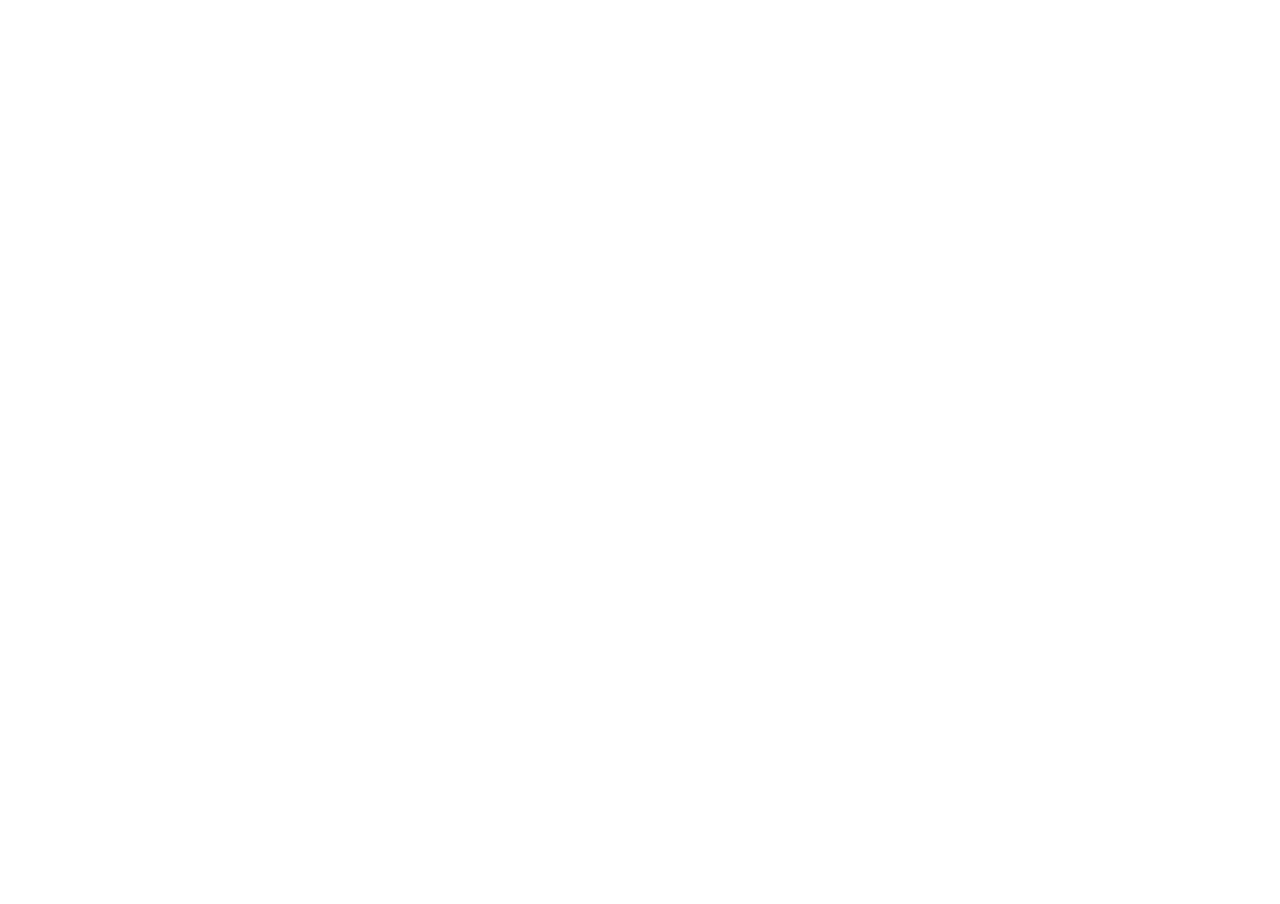
==== index.html @ 23e7f86f "Add files via upload" ====
<!doctype html>
<html lang="zh-CN">
  <head>
    <meta charset="UTF-8" />
    <meta name="viewport" content="width=device-width, initial-scale=1.0" />
    <title>Kalodata 开放平台中心 - Home</title>
    <style>
      html,
      body,
      iframe {
        width: 100%;
        height: 100%;
        margin: 0;
        border: 0;
      }
    </style>
  </head>
  <body>
    <iframe src="../index.html" title="home-1to1"></iframe>
  </body>
</html>
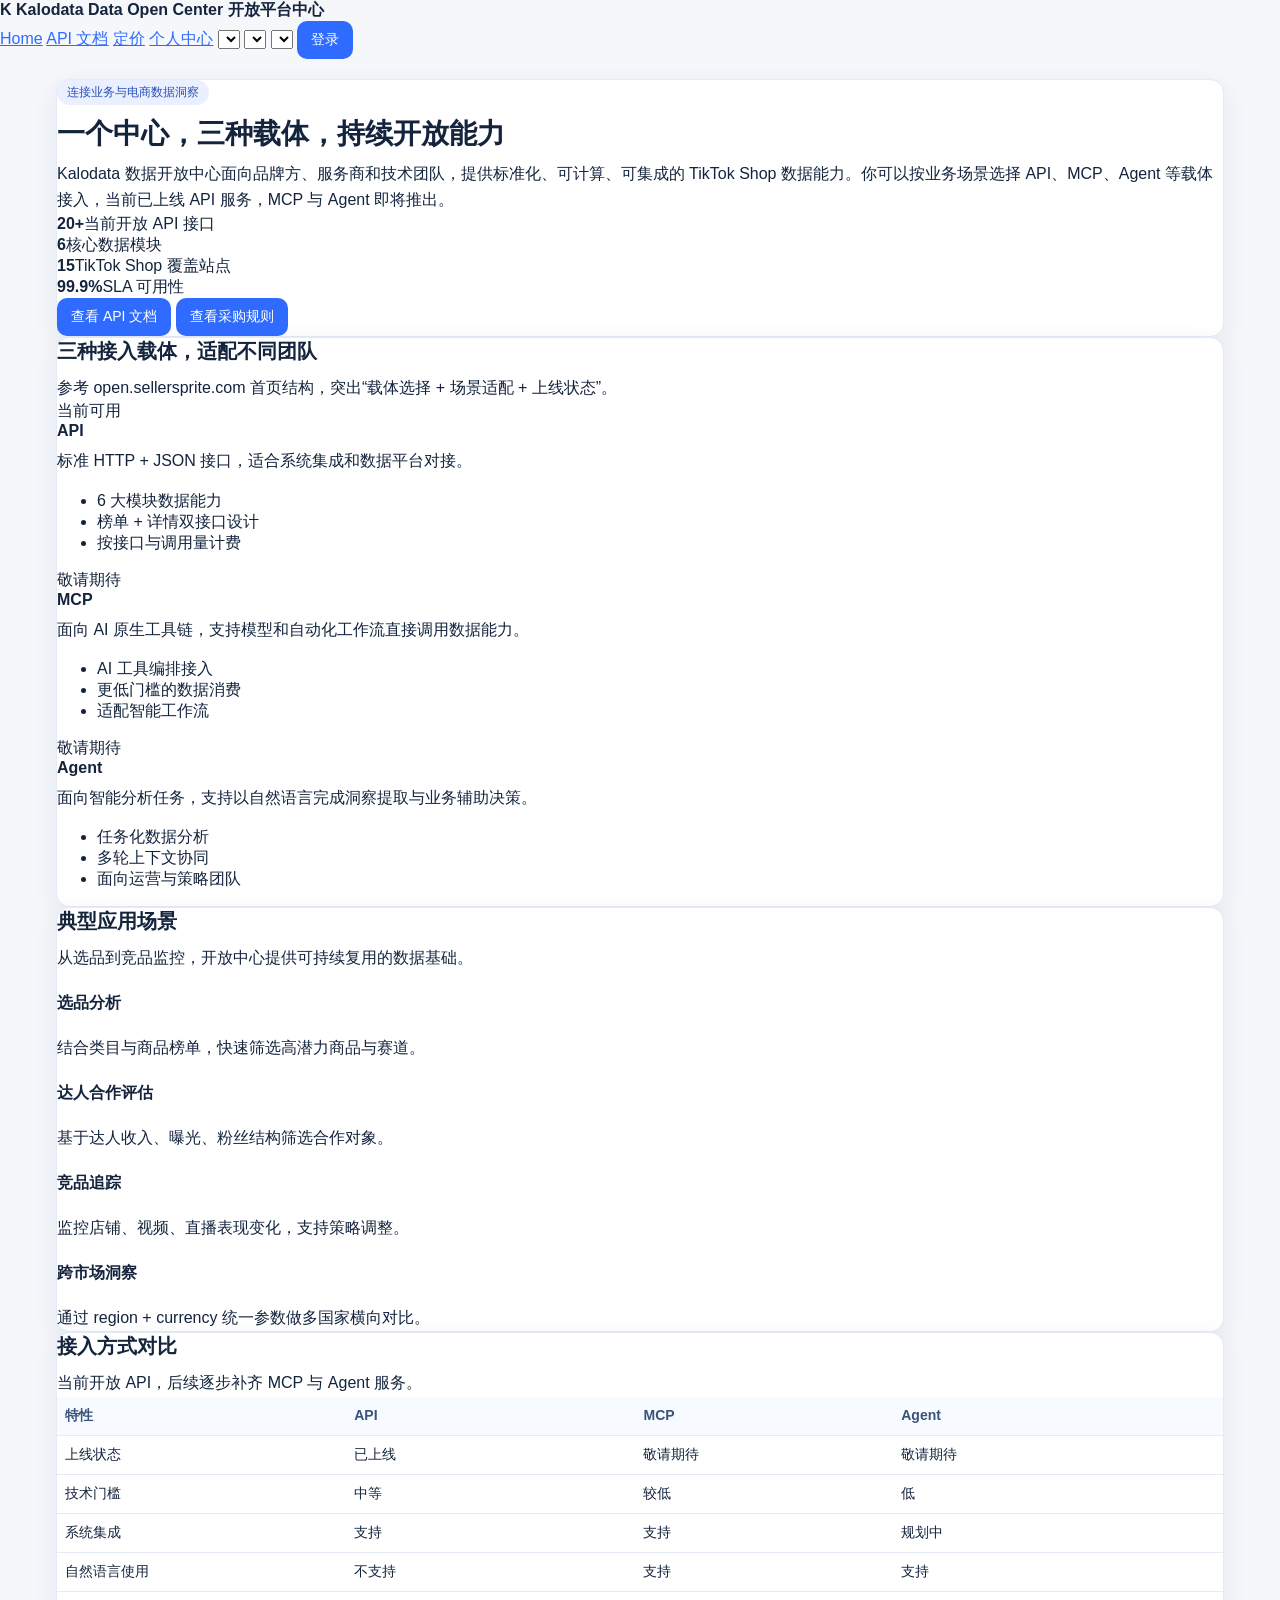
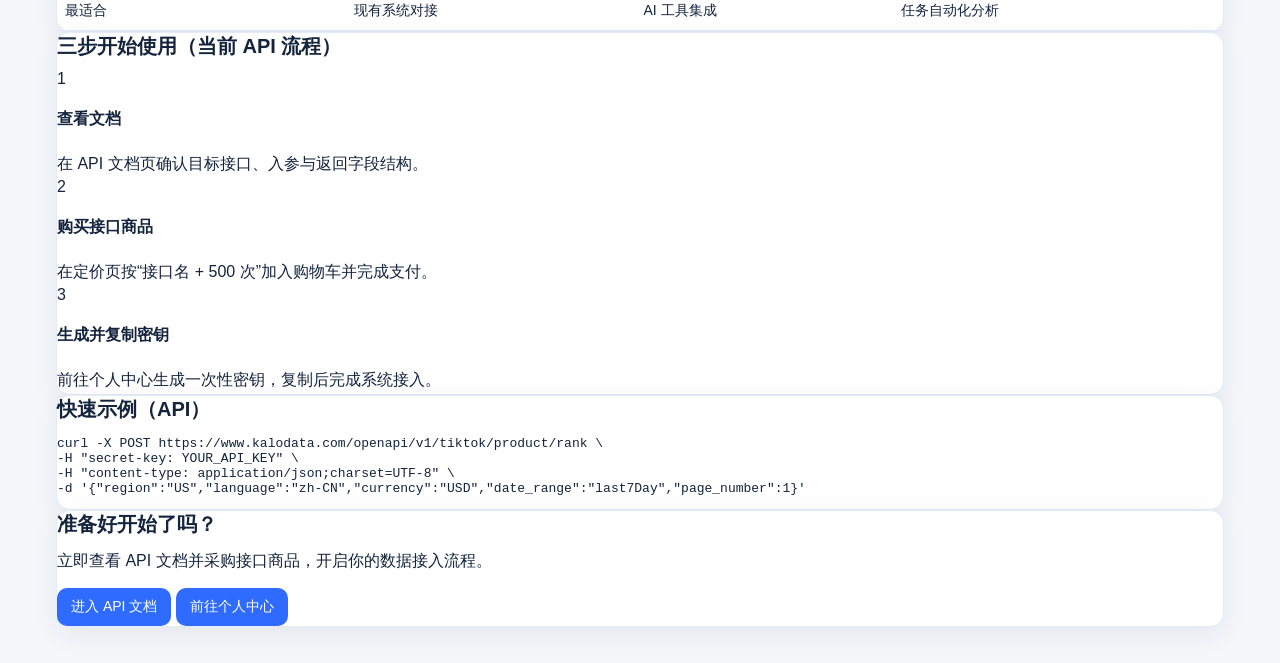
==== commit 32e93b21: "Add files via upload" ====
--- a/index.html
+++ b/index.html
@@ -4,18 +4,214 @@
     <meta charset="UTF-8" />
     <meta name="viewport" content="width=device-width, initial-scale=1.0" />
     <title>Kalodata 开放平台中心 - Home</title>
-    <style>
-      html,
-      body,
-      iframe {
-        width: 100%;
-        height: 100%;
-        margin: 0;
-        border: 0;
-      }
-    </style>
+    <link rel="stylesheet" href="./styles.css?v=20260612-2" />
   </head>
   <body>
-    <iframe src="../index.html" title="home-1to1"></iframe>
+    <header class="site-header">
+      <div class="site-header-inner">
+        <a class="brand" href="./index.html">
+          <span class="brand-logo">K</span>
+          <span class="brand-text">
+            <strong data-i18n="brand.title">Kalodata Data Open Center</strong>
+            <span data-i18n="brand.sub">开放平台中心</span>
+          </span>
+        </a>
+        <nav class="top-nav">
+          <a class="active" href="./index.html" data-i18n="nav.home">Home</a>
+          <a href="./docs.html" data-i18n="nav.docs">API 文档</a>
+          <a href="./pricing.html" data-i18n="nav.pricing">定价</a>
+          <a href="./center.html" data-i18n="nav.center">个人中心</a>
+          <span class="global-controls">
+            <select id="global-region" aria-label="region"></select>
+            <select id="global-language" aria-label="language"></select>
+            <select id="global-currency" aria-label="currency"></select>
+          </span>
+          <button class="btn" data-i18n="action.login">登录</button>
+        </nav>
+      </div>
+    </header>
+
+    <main class="page">
+      <div class="home-wrap">
+        <section class="card hero-centered">
+          <span class="hero-tag" data-i18n="home.hero.tag">连接业务与电商数据洞察</span>
+          <h1 data-i18n="home.hero.title">一个中心，三种载体，持续开放能力</h1>
+          <p data-i18n="home.hero.desc">
+            Kalodata 数据开放中心面向品牌方、服务商和技术团队，提供标准化、可计算、可集成的 TikTok Shop
+            数据能力。你可以按业务场景选择 API、MCP、Agent 等载体接入，当前已上线 API 服务，MCP 与 Agent 即将推出。
+          </p>
+          <div class="metric-grid">
+            <article class="metric-item"><strong>20+</strong><span data-i18n="home.metric.api">当前开放 API 接口</span></article>
+            <article class="metric-item"><strong>6</strong><span data-i18n="home.metric.modules">核心数据模块</span></article>
+            <article class="metric-item"><strong>15</strong><span data-i18n="home.metric.sites">TikTok Shop 覆盖站点</span></article>
+            <article class="metric-item"><strong>99.9%</strong><span data-i18n="home.metric.sla">SLA 可用性</span></article>
+          </div>
+          <div class="hero-actions" style="justify-content: center">
+            <a class="btn primary" href="./docs.html" data-i18n="home.hero.docs">查看 API 文档</a>
+            <a class="btn" href="./pricing.html" data-i18n="home.hero.pricing">查看采购规则</a>
+          </div>
+        </section>
+
+        <section class="card center-section">
+          <div class="center-head">
+            <h2 data-i18n="home.access.title">三种接入载体，适配不同团队</h2>
+            <p data-i18n="home.access.sub">参考 open.sellersprite.com 首页结构，突出“载体选择 + 场景适配 + 上线状态”。</p>
+          </div>
+          <div class="access-grid">
+            <article class="access-card">
+              <span class="pill ok" data-i18n="home.status.available">当前可用</span>
+              <h3>API</h3>
+              <p data-i18n="home.access.api.desc">标准 HTTP + JSON 接口，适合系统集成和数据平台对接。</p>
+              <ul>
+                <li data-i18n="home.access.api.b1">6 大模块数据能力</li>
+                <li data-i18n="home.access.api.b2">榜单 + 详情双接口设计</li>
+                <li data-i18n="home.access.api.b3">按接口与调用量计费</li>
+              </ul>
+            </article>
+            <article class="access-card">
+              <span class="pill wait" data-i18n="home.status.coming">敬请期待</span>
+              <h3>MCP</h3>
+              <p data-i18n="home.access.mcp.desc">面向 AI 原生工具链，支持模型和自动化工作流直接调用数据能力。</p>
+              <ul>
+                <li data-i18n="home.access.mcp.b1">AI 工具编排接入</li>
+                <li data-i18n="home.access.mcp.b2">更低门槛的数据消费</li>
+                <li data-i18n="home.access.mcp.b3">适配智能工作流</li>
+              </ul>
+            </article>
+            <article class="access-card">
+              <span class="pill wait" data-i18n="home.status.coming">敬请期待</span>
+              <h3>Agent</h3>
+              <p data-i18n="home.access.agent.desc">面向智能分析任务，支持以自然语言完成洞察提取与业务辅助决策。</p>
+              <ul>
+                <li data-i18n="home.access.agent.b1">任务化数据分析</li>
+                <li data-i18n="home.access.agent.b2">多轮上下文协同</li>
+                <li data-i18n="home.access.agent.b3">面向运营与策略团队</li>
+              </ul>
+            </article>
+          </div>
+        </section>
+
+        <section class="card center-section">
+          <div class="center-head">
+            <h2 data-i18n="home.scenario.title">典型应用场景</h2>
+            <p data-i18n="home.scenario.sub">从选品到竞品监控，开放中心提供可持续复用的数据基础。</p>
+          </div>
+          <div class="scenario-grid">
+            <article class="scenario">
+              <h4 data-i18n="home.scenario.1.t">选品分析</h4>
+              <p data-i18n="home.scenario.1.d">结合类目与商品榜单，快速筛选高潜力商品与赛道。</p>
+            </article>
+            <article class="scenario">
+              <h4 data-i18n="home.scenario.2.t">达人合作评估</h4>
+              <p data-i18n="home.scenario.2.d">基于达人收入、曝光、粉丝结构筛选合作对象。</p>
+            </article>
+            <article class="scenario">
+              <h4 data-i18n="home.scenario.3.t">竞品追踪</h4>
+              <p data-i18n="home.scenario.3.d">监控店铺、视频、直播表现变化，支持策略调整。</p>
+            </article>
+            <article class="scenario">
+              <h4 data-i18n="home.scenario.4.t">跨市场洞察</h4>
+              <p data-i18n="home.scenario.4.d">通过 region + currency 统一参数做多国家横向对比。</p>
+            </article>
+          </div>
+        </section>
+
+        <section class="card center-section">
+          <div class="center-head">
+            <h2 data-i18n="home.compare.title">接入方式对比</h2>
+            <p data-i18n="home.compare.sub">当前开放 API，后续逐步补齐 MCP 与 Agent 服务。</p>
+          </div>
+          <div class="compare-table">
+            <table>
+              <thead>
+                <tr>
+                  <th data-i18n="home.compare.col.feature">特性</th>
+                  <th data-i18n="home.compare.col.api">API</th>
+                  <th data-i18n="home.compare.col.mcp">MCP</th>
+                  <th data-i18n="home.compare.col.agent">Agent</th>
+                </tr>
+              </thead>
+              <tbody>
+                <tr>
+                  <td data-i18n="home.compare.row.status">上线状态</td>
+                  <td data-i18n="home.status.available">已上线</td>
+                  <td data-i18n="home.status.coming">敬请期待</td>
+                  <td data-i18n="home.status.coming">敬请期待</td>
+                </tr>
+                <tr>
+                  <td data-i18n="home.compare.row.threshold">技术门槛</td>
+                  <td data-i18n="home.compare.threshold.api">中等</td>
+                  <td data-i18n="home.compare.threshold.mcp">较低</td>
+                  <td data-i18n="home.compare.threshold.agent">低</td>
+                </tr>
+                <tr>
+                  <td data-i18n="home.compare.row.integration">系统集成</td>
+                  <td data-i18n="home.compare.integration.api">支持</td>
+                  <td data-i18n="home.compare.integration.mcp">支持</td>
+                  <td data-i18n="home.compare.integration.agent">规划中</td>
+                </tr>
+                <tr>
+                  <td data-i18n="home.compare.row.nl">自然语言使用</td>
+                  <td data-i18n="home.compare.nl.api">不支持</td>
+                  <td data-i18n="home.compare.nl.mcp">支持</td>
+                  <td data-i18n="home.compare.nl.agent">支持</td>
+                </tr>
+                <tr>
+                  <td data-i18n="home.compare.row.fit">最适合</td>
+                  <td data-i18n="home.compare.fit.api">现有系统对接</td>
+                  <td data-i18n="home.compare.fit.mcp">AI 工具集成</td>
+                  <td data-i18n="home.compare.fit.agent">任务自动化分析</td>
+                </tr>
+              </tbody>
+            </table>
+          </div>
+        </section>
+
+        <section class="card center-section">
+          <div class="center-head">
+            <h2 data-i18n="home.step.title">三步开始使用（当前 API 流程）</h2>
+          </div>
+          <div class="step-grid">
+            <article class="step-card">
+              <div class="step-index">1</div>
+              <h4 data-i18n="home.step.1.t">查看文档</h4>
+              <p data-i18n="home.step.1.d">在 API 文档页确认目标接口、入参与返回字段结构。</p>
+            </article>
+            <article class="step-card">
+              <div class="step-index">2</div>
+              <h4 data-i18n="home.step.2.t">购买接口商品</h4>
+              <p data-i18n="home.step.2.d">在定价页按“接口名 + 500 次”加入购物车并完成支付。</p>
+            </article>
+            <article class="step-card">
+              <div class="step-index">3</div>
+              <h4 data-i18n="home.step.3.t">生成并复制密钥</h4>
+              <p data-i18n="home.step.3.d">前往个人中心生成一次性密钥，复制后完成系统接入。</p>
+            </article>
+          </div>
+        </section>
+
+        <section class="card center-section">
+          <div class="center-head">
+            <h2 data-i18n="home.example.title">快速示例（API）</h2>
+          </div>
+          <div class="code-sample">
+            <pre>curl -X POST https://www.kalodata.com/openapi/v1/tiktok/product/rank \
+-H "secret-key: YOUR_API_KEY" \
+-H "content-type: application/json;charset=UTF-8" \
+-d '{"region":"US","language":"zh-CN","currency":"USD","date_range":"last7Day","page_number":1}'</pre>
+          </div>
+        </section>
+
+        <section class="card cta-band">
+          <h2 data-i18n="home.cta.title">准备好开始了吗？</h2>
+          <p data-i18n="home.cta.desc">立即查看 API 文档并采购接口商品，开启你的数据接入流程。</p>
+          <div class="hero-actions" style="justify-content: center; margin-top: 14px">
+            <a class="btn primary" href="./docs.html" data-i18n="home.cta.docs">进入 API 文档</a>
+            <a class="btn" href="./center.html" data-i18n="home.cta.center">前往个人中心</a>
+          </div>
+        </section>
+      </div>
+    </main>
+    <script src="./app.js?v=20260612-6"></script>
   </body>
 </html>
--- a/styles.css
+++ b/styles.css
@@ -0,0 +1,233 @@
+:root {
+  --bg: #f5f7fb;
+  --card: #ffffff;
+  --line: #e4ebf7;
+  --text: #14243d;
+  --muted: #60708a;
+  --primary: #2f6bff;
+  --shadow: 0 8px 28px rgba(20, 36, 61, 0.08);
+}
+
+* {
+  box-sizing: border-box;
+}
+
+body {
+  margin: 0;
+  font-family: "PingFang SC", "Microsoft YaHei", "Segoe UI", sans-serif;
+  color: var(--text);
+  background: var(--bg);
+}
+
+a {
+  color: var(--primary);
+}
+
+.header {
+  background: #fff;
+  border-bottom: 1px solid var(--line);
+}
+
+.header-inner {
+  max-width: 1200px;
+  margin: 0 auto;
+  padding: 14px 16px;
+  display: flex;
+  gap: 16px;
+  align-items: center;
+  justify-content: space-between;
+}
+
+.brand {
+  text-decoration: none;
+  color: var(--text);
+  font-weight: 700;
+}
+
+.nav {
+  display: flex;
+  flex-wrap: wrap;
+  gap: 8px;
+}
+
+.nav a {
+  text-decoration: none;
+  color: #2a3f63;
+  border: 1px solid transparent;
+  border-radius: 8px;
+  padding: 6px 10px;
+  font-size: 14px;
+}
+
+.nav a.active {
+  border-color: #cfddff;
+  background: #edf3ff;
+  color: #234cae;
+}
+
+.page {
+  max-width: 1200px;
+  margin: 20px auto 36px;
+  padding: 0 16px;
+}
+
+.card {
+  background: var(--card);
+  border: 1px solid var(--line);
+  border-radius: 14px;
+  box-shadow: var(--shadow);
+}
+
+.hero {
+  padding: 20px;
+}
+
+.hero-tag {
+  display: inline-block;
+  border-radius: 999px;
+  background: #eaf0ff;
+  color: #2a51b7;
+  padding: 4px 10px;
+  font-size: 12px;
+}
+
+h1 {
+  margin: 10px 0 8px;
+  font-size: 28px;
+}
+
+h2 {
+  margin: 0 0 10px;
+  font-size: 20px;
+}
+
+h3 {
+  margin: 0 0 8px;
+  font-size: 16px;
+}
+
+p {
+  margin: 0;
+  line-height: 1.65;
+}
+
+.muted {
+  color: var(--muted);
+}
+
+.section {
+  margin-top: 16px;
+}
+
+.grid-2 {
+  display: grid;
+  grid-template-columns: repeat(2, minmax(0, 1fr));
+  gap: 12px;
+}
+
+.grid-3 {
+  display: grid;
+  grid-template-columns: repeat(3, minmax(0, 1fr));
+  gap: 12px;
+}
+
+.panel {
+  padding: 14px;
+}
+
+.chip {
+  display: inline-block;
+  margin-top: 8px;
+  border: 1px solid #d7e3ff;
+  background: #f3f7ff;
+  color: #294fba;
+  border-radius: 999px;
+  padding: 3px 10px;
+  font-size: 12px;
+}
+
+.table-wrap {
+  overflow-x: auto;
+}
+
+table {
+  width: 100%;
+  border-collapse: collapse;
+  font-size: 14px;
+}
+
+th,
+td {
+  border-bottom: 1px solid var(--line);
+  text-align: left;
+  padding: 10px 8px;
+  vertical-align: top;
+}
+
+th {
+  color: #39537b;
+  background: #f7faff;
+  font-weight: 600;
+}
+
+.layout {
+  display: grid;
+  gap: 14px;
+  grid-template-columns: minmax(0, 1fr) 320px;
+  align-items: start;
+}
+
+.products {
+  display: grid;
+  grid-template-columns: repeat(2, minmax(0, 1fr));
+  gap: 12px;
+}
+
+.formula {
+  margin-top: 8px;
+  font-size: 13px;
+  color: #355176;
+  background: #f5f8ff;
+  border: 1px solid #e1e9ff;
+  border-radius: 8px;
+  padding: 6px 8px;
+}
+
+.btn {
+  display: inline-block;
+  text-decoration: none;
+  border: 0;
+  border-radius: 10px;
+  padding: 10px 14px;
+  font-size: 14px;
+  background: var(--primary);
+  color: #fff;
+}
+
+.aside {
+  padding: 16px;
+}
+
+.points {
+  margin: 10px 0 8px;
+  font-size: 20px;
+  font-weight: 600;
+}
+
+.doc-list {
+  margin: 8px 0 0;
+  padding-left: 18px;
+}
+
+.doc-list li {
+  margin: 6px 0;
+}
+
+@media (max-width: 960px) {
+  .grid-2,
+  .grid-3,
+  .products,
+  .layout {
+    grid-template-columns: 1fr;
+  }
+}
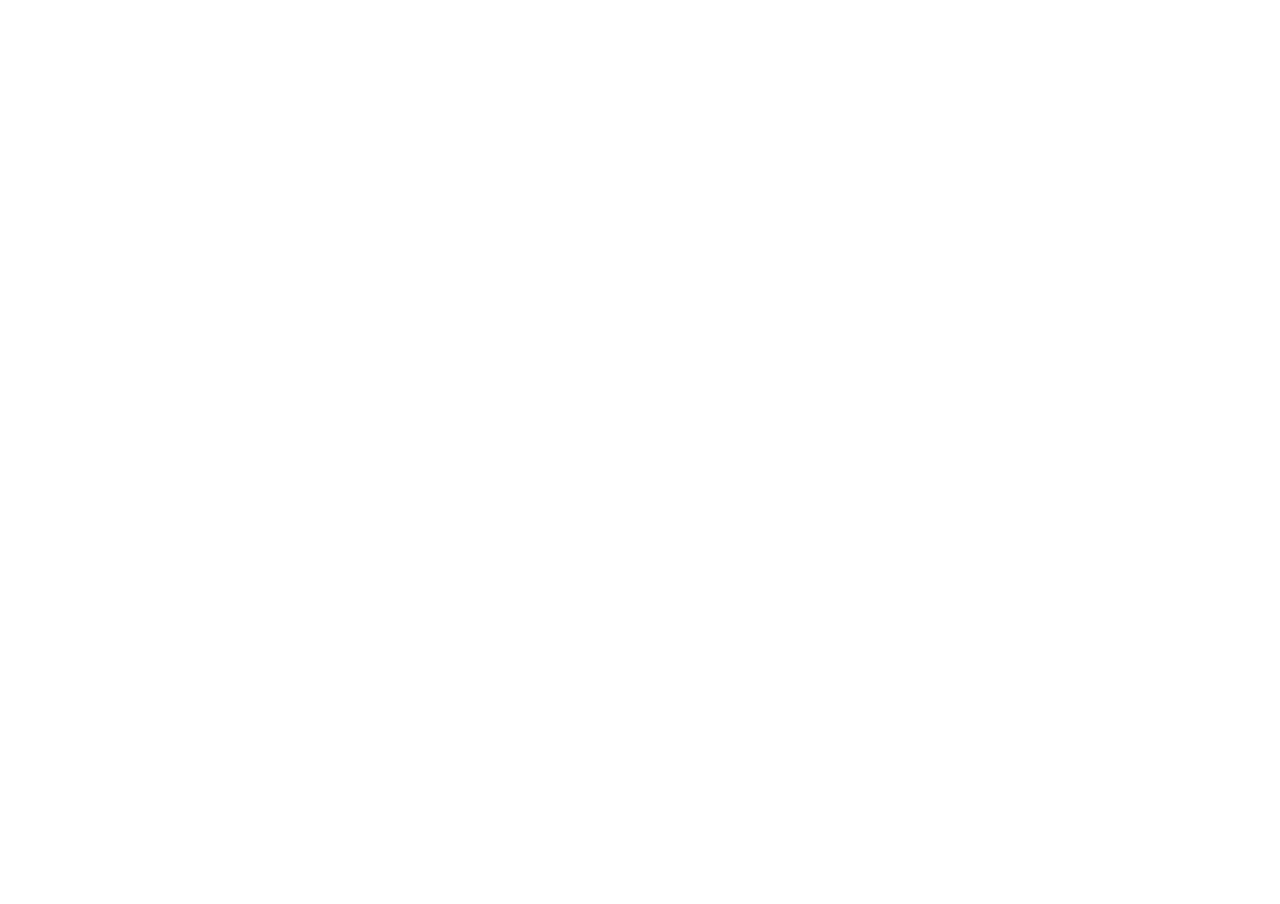
==== commit 000bd677: "Add files via upload" ====
--- a/index.html
+++ b/index.html
@@ -4,214 +4,18 @@
     <meta charset="UTF-8" />
     <meta name="viewport" content="width=device-width, initial-scale=1.0" />
     <title>Kalodata 开放平台中心 - Home</title>
-    <link rel="stylesheet" href="./styles.css?v=20260612-2" />
+    <style>
+      html,
+      body,
+      iframe {
+        width: 100%;
+        height: 100%;
+        margin: 0;
+        border: 0;
+      }
+    </style>
   </head>
   <body>
-    <header class="site-header">
-      <div class="site-header-inner">
-        <a class="brand" href="./index.html">
-          <span class="brand-logo">K</span>
-          <span class="brand-text">
-            <strong data-i18n="brand.title">Kalodata Data Open Center</strong>
-            <span data-i18n="brand.sub">开放平台中心</span>
-          </span>
-        </a>
-        <nav class="top-nav">
-          <a class="active" href="./index.html" data-i18n="nav.home">Home</a>
-          <a href="./docs.html" data-i18n="nav.docs">API 文档</a>
-          <a href="./pricing.html" data-i18n="nav.pricing">定价</a>
-          <a href="./center.html" data-i18n="nav.center">个人中心</a>
-          <span class="global-controls">
-            <select id="global-region" aria-label="region"></select>
-            <select id="global-language" aria-label="language"></select>
-            <select id="global-currency" aria-label="currency"></select>
-          </span>
-          <button class="btn" data-i18n="action.login">登录</button>
-        </nav>
-      </div>
-    </header>
-
-    <main class="page">
-      <div class="home-wrap">
-        <section class="card hero-centered">
-          <span class="hero-tag" data-i18n="home.hero.tag">连接业务与电商数据洞察</span>
-          <h1 data-i18n="home.hero.title">一个中心，三种载体，持续开放能力</h1>
-          <p data-i18n="home.hero.desc">
-            Kalodata 数据开放中心面向品牌方、服务商和技术团队，提供标准化、可计算、可集成的 TikTok Shop
-            数据能力。你可以按业务场景选择 API、MCP、Agent 等载体接入，当前已上线 API 服务，MCP 与 Agent 即将推出。
-          </p>
-          <div class="metric-grid">
-            <article class="metric-item"><strong>20+</strong><span data-i18n="home.metric.api">当前开放 API 接口</span></article>
-            <article class="metric-item"><strong>6</strong><span data-i18n="home.metric.modules">核心数据模块</span></article>
-            <article class="metric-item"><strong>15</strong><span data-i18n="home.metric.sites">TikTok Shop 覆盖站点</span></article>
-            <article class="metric-item"><strong>99.9%</strong><span data-i18n="home.metric.sla">SLA 可用性</span></article>
-          </div>
-          <div class="hero-actions" style="justify-content: center">
-            <a class="btn primary" href="./docs.html" data-i18n="home.hero.docs">查看 API 文档</a>
-            <a class="btn" href="./pricing.html" data-i18n="home.hero.pricing">查看采购规则</a>
-          </div>
-        </section>
-
-        <section class="card center-section">
-          <div class="center-head">
-            <h2 data-i18n="home.access.title">三种接入载体，适配不同团队</h2>
-            <p data-i18n="home.access.sub">参考 open.sellersprite.com 首页结构，突出“载体选择 + 场景适配 + 上线状态”。</p>
-          </div>
-          <div class="access-grid">
-            <article class="access-card">
-              <span class="pill ok" data-i18n="home.status.available">当前可用</span>
-              <h3>API</h3>
-              <p data-i18n="home.access.api.desc">标准 HTTP + JSON 接口，适合系统集成和数据平台对接。</p>
-              <ul>
-                <li data-i18n="home.access.api.b1">6 大模块数据能力</li>
-                <li data-i18n="home.access.api.b2">榜单 + 详情双接口设计</li>
-                <li data-i18n="home.access.api.b3">按接口与调用量计费</li>
-              </ul>
-            </article>
-            <article class="access-card">
-              <span class="pill wait" data-i18n="home.status.coming">敬请期待</span>
-              <h3>MCP</h3>
-              <p data-i18n="home.access.mcp.desc">面向 AI 原生工具链，支持模型和自动化工作流直接调用数据能力。</p>
-              <ul>
-                <li data-i18n="home.access.mcp.b1">AI 工具编排接入</li>
-                <li data-i18n="home.access.mcp.b2">更低门槛的数据消费</li>
-                <li data-i18n="home.access.mcp.b3">适配智能工作流</li>
-              </ul>
-            </article>
-            <article class="access-card">
-              <span class="pill wait" data-i18n="home.status.coming">敬请期待</span>
-              <h3>Agent</h3>
-              <p data-i18n="home.access.agent.desc">面向智能分析任务，支持以自然语言完成洞察提取与业务辅助决策。</p>
-              <ul>
-                <li data-i18n="home.access.agent.b1">任务化数据分析</li>
-                <li data-i18n="home.access.agent.b2">多轮上下文协同</li>
-                <li data-i18n="home.access.agent.b3">面向运营与策略团队</li>
-              </ul>
-            </article>
-          </div>
-        </section>
-
-        <section class="card center-section">
-          <div class="center-head">
-            <h2 data-i18n="home.scenario.title">典型应用场景</h2>
-            <p data-i18n="home.scenario.sub">从选品到竞品监控，开放中心提供可持续复用的数据基础。</p>
-          </div>
-          <div class="scenario-grid">
-            <article class="scenario">
-              <h4 data-i18n="home.scenario.1.t">选品分析</h4>
-              <p data-i18n="home.scenario.1.d">结合类目与商品榜单，快速筛选高潜力商品与赛道。</p>
-            </article>
-            <article class="scenario">
-              <h4 data-i18n="home.scenario.2.t">达人合作评估</h4>
-              <p data-i18n="home.scenario.2.d">基于达人收入、曝光、粉丝结构筛选合作对象。</p>
-            </article>
-            <article class="scenario">
-              <h4 data-i18n="home.scenario.3.t">竞品追踪</h4>
-              <p data-i18n="home.scenario.3.d">监控店铺、视频、直播表现变化，支持策略调整。</p>
-            </article>
-            <article class="scenario">
-              <h4 data-i18n="home.scenario.4.t">跨市场洞察</h4>
-              <p data-i18n="home.scenario.4.d">通过 region + currency 统一参数做多国家横向对比。</p>
-            </article>
-          </div>
-        </section>
-
-        <section class="card center-section">
-          <div class="center-head">
-            <h2 data-i18n="home.compare.title">接入方式对比</h2>
-            <p data-i18n="home.compare.sub">当前开放 API，后续逐步补齐 MCP 与 Agent 服务。</p>
-          </div>
-          <div class="compare-table">
-            <table>
-              <thead>
-                <tr>
-                  <th data-i18n="home.compare.col.feature">特性</th>
-                  <th data-i18n="home.compare.col.api">API</th>
-                  <th data-i18n="home.compare.col.mcp">MCP</th>
-                  <th data-i18n="home.compare.col.agent">Agent</th>
-                </tr>
-              </thead>
-              <tbody>
-                <tr>
-                  <td data-i18n="home.compare.row.status">上线状态</td>
-                  <td data-i18n="home.status.available">已上线</td>
-                  <td data-i18n="home.status.coming">敬请期待</td>
-                  <td data-i18n="home.status.coming">敬请期待</td>
-                </tr>
-                <tr>
-                  <td data-i18n="home.compare.row.threshold">技术门槛</td>
-                  <td data-i18n="home.compare.threshold.api">中等</td>
-                  <td data-i18n="home.compare.threshold.mcp">较低</td>
-                  <td data-i18n="home.compare.threshold.agent">低</td>
-                </tr>
-                <tr>
-                  <td data-i18n="home.compare.row.integration">系统集成</td>
-                  <td data-i18n="home.compare.integration.api">支持</td>
-                  <td data-i18n="home.compare.integration.mcp">支持</td>
-                  <td data-i18n="home.compare.integration.agent">规划中</td>
-                </tr>
-                <tr>
-                  <td data-i18n="home.compare.row.nl">自然语言使用</td>
-                  <td data-i18n="home.compare.nl.api">不支持</td>
-                  <td data-i18n="home.compare.nl.mcp">支持</td>
-                  <td data-i18n="home.compare.nl.agent">支持</td>
-                </tr>
-                <tr>
-                  <td data-i18n="home.compare.row.fit">最适合</td>
-                  <td data-i18n="home.compare.fit.api">现有系统对接</td>
-                  <td data-i18n="home.compare.fit.mcp">AI 工具集成</td>
-                  <td data-i18n="home.compare.fit.agent">任务自动化分析</td>
-                </tr>
-              </tbody>
-            </table>
-          </div>
-        </section>
-
-        <section class="card center-section">
-          <div class="center-head">
-            <h2 data-i18n="home.step.title">三步开始使用（当前 API 流程）</h2>
-          </div>
-          <div class="step-grid">
-            <article class="step-card">
-              <div class="step-index">1</div>
-              <h4 data-i18n="home.step.1.t">查看文档</h4>
-              <p data-i18n="home.step.1.d">在 API 文档页确认目标接口、入参与返回字段结构。</p>
-            </article>
-            <article class="step-card">
-              <div class="step-index">2</div>
-              <h4 data-i18n="home.step.2.t">购买接口商品</h4>
-              <p data-i18n="home.step.2.d">在定价页按“接口名 + 500 次”加入购物车并完成支付。</p>
-            </article>
-            <article class="step-card">
-              <div class="step-index">3</div>
-              <h4 data-i18n="home.step.3.t">生成并复制密钥</h4>
-              <p data-i18n="home.step.3.d">前往个人中心生成一次性密钥，复制后完成系统接入。</p>
-            </article>
-          </div>
-        </section>
-
-        <section class="card center-section">
-          <div class="center-head">
-            <h2 data-i18n="home.example.title">快速示例（API）</h2>
-          </div>
-          <div class="code-sample">
-            <pre>curl -X POST https://www.kalodata.com/openapi/v1/tiktok/product/rank \
--H "secret-key: YOUR_API_KEY" \
--H "content-type: application/json;charset=UTF-8" \
--d '{"region":"US","language":"zh-CN","currency":"USD","date_range":"last7Day","page_number":1}'</pre>
-          </div>
-        </section>
-
-        <section class="card cta-band">
-          <h2 data-i18n="home.cta.title">准备好开始了吗？</h2>
-          <p data-i18n="home.cta.desc">立即查看 API 文档并采购接口商品，开启你的数据接入流程。</p>
-          <div class="hero-actions" style="justify-content: center; margin-top: 14px">
-            <a class="btn primary" href="./docs.html" data-i18n="home.cta.docs">进入 API 文档</a>
-            <a class="btn" href="./center.html" data-i18n="home.cta.center">前往个人中心</a>
-          </div>
-        </section>
-      </div>
-    </main>
-    <script src="./app.js?v=20260612-6"></script>
+    <iframe src="../index.html" title="home-1to1"></iframe>
   </body>
 </html>
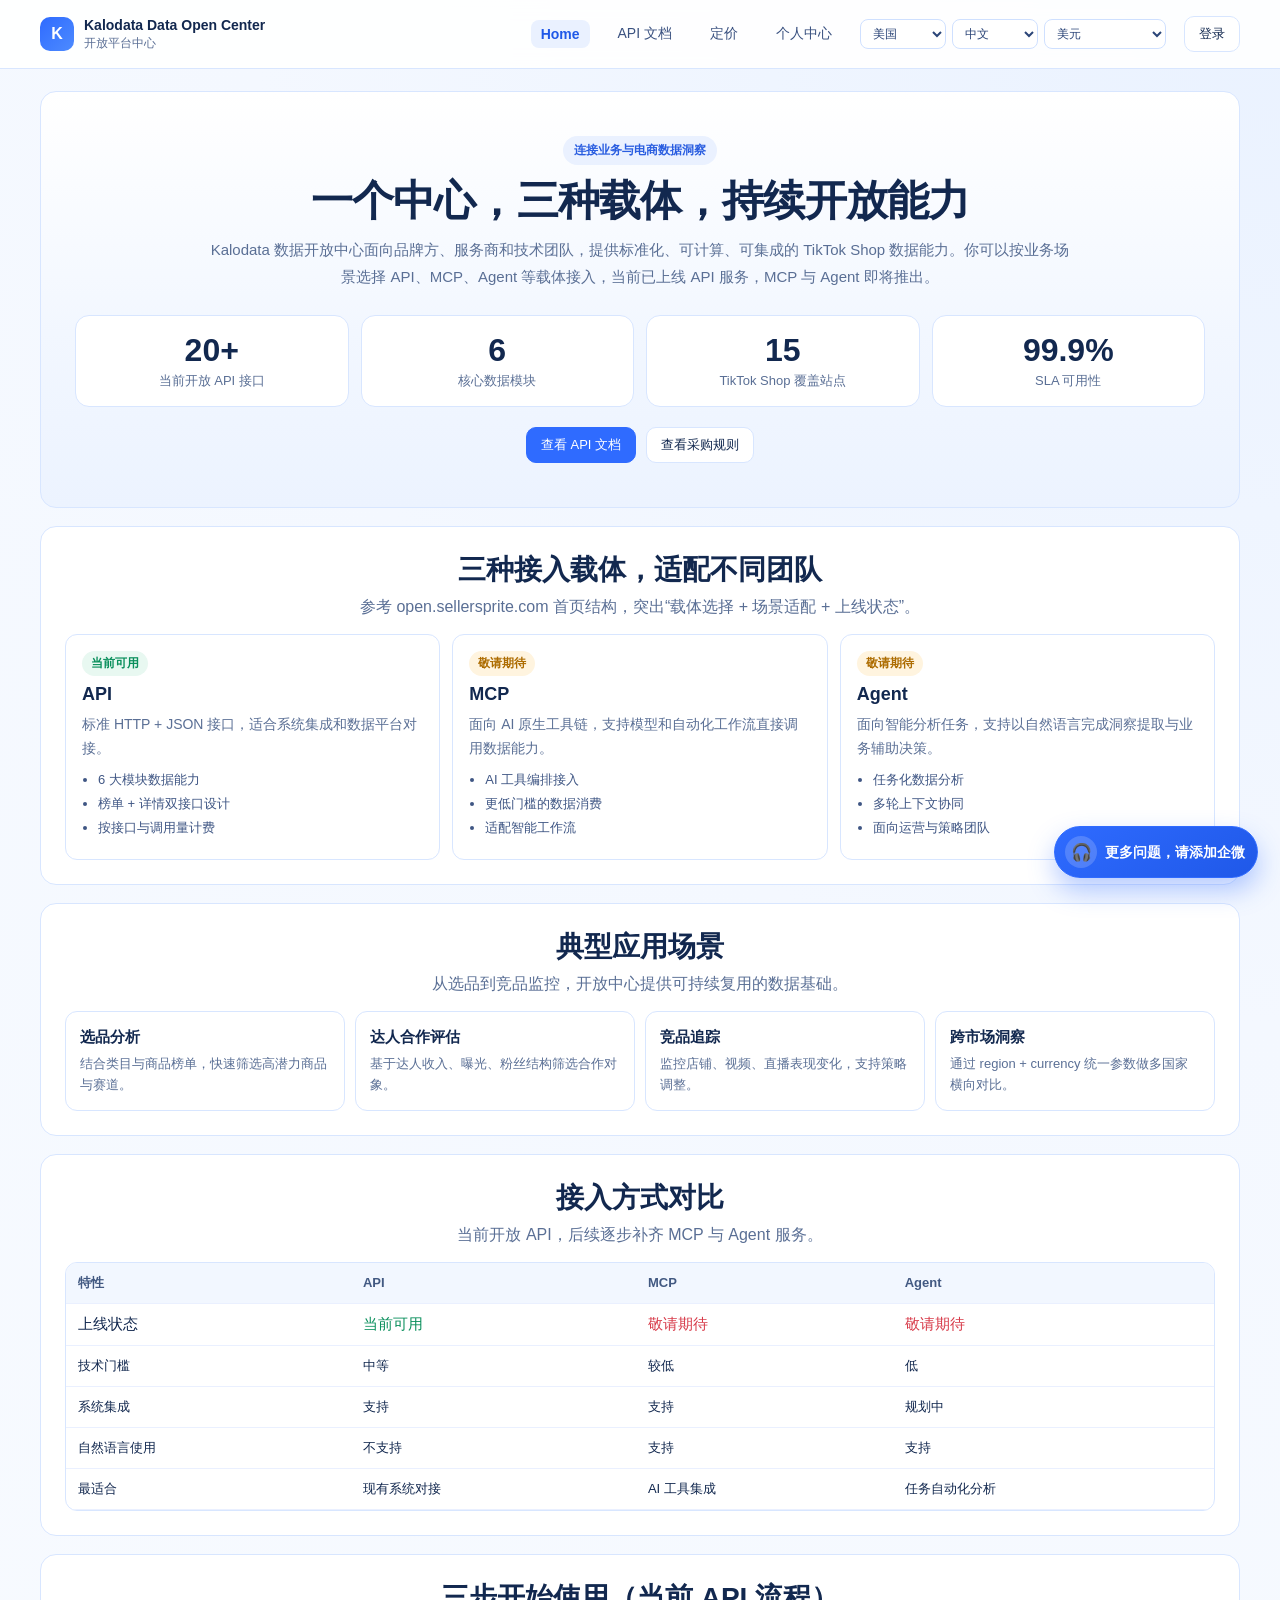
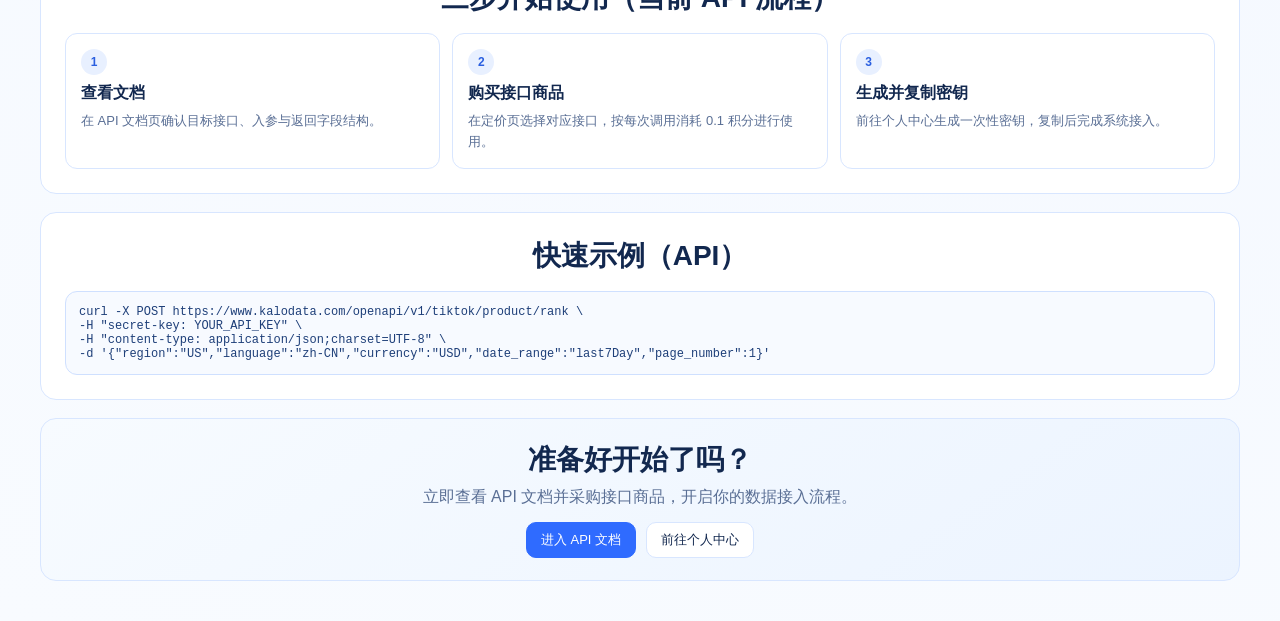
==== commit 1b7d2530: "Add files via upload" ====
--- a/index.html
+++ b/index.html
@@ -4,18 +4,214 @@
     <meta charset="UTF-8" />
     <meta name="viewport" content="width=device-width, initial-scale=1.0" />
     <title>Kalodata 开放平台中心 - Home</title>
-    <style>
-      html,
-      body,
-      iframe {
-        width: 100%;
-        height: 100%;
-        margin: 0;
-        border: 0;
-      }
-    </style>
+    <link rel="stylesheet" href="./styles.css?v=20260612-2" />
   </head>
   <body>
-    <iframe src="../index.html" title="home-1to1"></iframe>
+    <header class="site-header">
+      <div class="site-header-inner">
+        <a class="brand" href="./index.html">
+          <span class="brand-logo">K</span>
+          <span class="brand-text">
+            <strong data-i18n="brand.title">Kalodata Data Open Center</strong>
+            <span data-i18n="brand.sub">开放平台中心</span>
+          </span>
+        </a>
+        <nav class="top-nav">
+          <a class="active" href="./index.html" data-i18n="nav.home">Home</a>
+          <a href="./docs.html" data-i18n="nav.docs">API 文档</a>
+          <a href="./pricing.html" data-i18n="nav.pricing">定价</a>
+          <a href="./center.html" data-i18n="nav.center">个人中心</a>
+          <span class="global-controls">
+            <select id="global-region" aria-label="region"></select>
+            <select id="global-language" aria-label="language"></select>
+            <select id="global-currency" aria-label="currency"></select>
+          </span>
+          <button class="btn" data-i18n="action.login">登录</button>
+        </nav>
+      </div>
+    </header>
+
+    <main class="page">
+      <div class="home-wrap">
+        <section class="card hero-centered">
+          <span class="hero-tag" data-i18n="home.hero.tag">连接业务与电商数据洞察</span>
+          <h1 data-i18n="home.hero.title">一个中心，三种载体，持续开放能力</h1>
+          <p data-i18n="home.hero.desc">
+            Kalodata 数据开放中心面向品牌方、服务商和技术团队，提供标准化、可计算、可集成的 TikTok Shop
+            数据能力。你可以按业务场景选择 API、MCP、Agent 等载体接入，当前已上线 API 服务，MCP 与 Agent 即将推出。
+          </p>
+          <div class="metric-grid">
+            <article class="metric-item"><strong>20+</strong><span data-i18n="home.metric.api">当前开放 API 接口</span></article>
+            <article class="metric-item"><strong>6</strong><span data-i18n="home.metric.modules">核心数据模块</span></article>
+            <article class="metric-item"><strong>15</strong><span data-i18n="home.metric.sites">TikTok Shop 覆盖站点</span></article>
+            <article class="metric-item"><strong>99.9%</strong><span data-i18n="home.metric.sla">SLA 可用性</span></article>
+          </div>
+          <div class="hero-actions" style="justify-content: center">
+            <a class="btn primary" href="./docs.html" data-i18n="home.hero.docs">查看 API 文档</a>
+            <a class="btn" href="./pricing.html" data-i18n="home.hero.pricing">查看采购规则</a>
+          </div>
+        </section>
+
+        <section class="card center-section">
+          <div class="center-head">
+            <h2 data-i18n="home.access.title">三种接入载体，适配不同团队</h2>
+            <p data-i18n="home.access.sub">参考 open.sellersprite.com 首页结构，突出“载体选择 + 场景适配 + 上线状态”。</p>
+          </div>
+          <div class="access-grid">
+            <article class="access-card">
+              <span class="pill ok" data-i18n="home.status.available">当前可用</span>
+              <h3>API</h3>
+              <p data-i18n="home.access.api.desc">标准 HTTP + JSON 接口，适合系统集成和数据平台对接。</p>
+              <ul>
+                <li data-i18n="home.access.api.b1">6 大模块数据能力</li>
+                <li data-i18n="home.access.api.b2">榜单 + 详情双接口设计</li>
+                <li data-i18n="home.access.api.b3">按接口与调用量计费</li>
+              </ul>
+            </article>
+            <article class="access-card">
+              <span class="pill wait" data-i18n="home.status.coming">敬请期待</span>
+              <h3>MCP</h3>
+              <p data-i18n="home.access.mcp.desc">面向 AI 原生工具链，支持模型和自动化工作流直接调用数据能力。</p>
+              <ul>
+                <li data-i18n="home.access.mcp.b1">AI 工具编排接入</li>
+                <li data-i18n="home.access.mcp.b2">更低门槛的数据消费</li>
+                <li data-i18n="home.access.mcp.b3">适配智能工作流</li>
+              </ul>
+            </article>
+            <article class="access-card">
+              <span class="pill wait" data-i18n="home.status.coming">敬请期待</span>
+              <h3>Agent</h3>
+              <p data-i18n="home.access.agent.desc">面向智能分析任务，支持以自然语言完成洞察提取与业务辅助决策。</p>
+              <ul>
+                <li data-i18n="home.access.agent.b1">任务化数据分析</li>
+                <li data-i18n="home.access.agent.b2">多轮上下文协同</li>
+                <li data-i18n="home.access.agent.b3">面向运营与策略团队</li>
+              </ul>
+            </article>
+          </div>
+        </section>
+
+        <section class="card center-section">
+          <div class="center-head">
+            <h2 data-i18n="home.scenario.title">典型应用场景</h2>
+            <p data-i18n="home.scenario.sub">从选品到竞品监控，开放中心提供可持续复用的数据基础。</p>
+          </div>
+          <div class="scenario-grid">
+            <article class="scenario">
+              <h4 data-i18n="home.scenario.1.t">选品分析</h4>
+              <p data-i18n="home.scenario.1.d">结合类目与商品榜单，快速筛选高潜力商品与赛道。</p>
+            </article>
+            <article class="scenario">
+              <h4 data-i18n="home.scenario.2.t">达人合作评估</h4>
+              <p data-i18n="home.scenario.2.d">基于达人收入、曝光、粉丝结构筛选合作对象。</p>
+            </article>
+            <article class="scenario">
+              <h4 data-i18n="home.scenario.3.t">竞品追踪</h4>
+              <p data-i18n="home.scenario.3.d">监控店铺、视频、直播表现变化，支持策略调整。</p>
+            </article>
+            <article class="scenario">
+              <h4 data-i18n="home.scenario.4.t">跨市场洞察</h4>
+              <p data-i18n="home.scenario.4.d">通过 region + currency 统一参数做多国家横向对比。</p>
+            </article>
+          </div>
+        </section>
+
+        <section class="card center-section">
+          <div class="center-head">
+            <h2 data-i18n="home.compare.title">接入方式对比</h2>
+            <p data-i18n="home.compare.sub">当前开放 API，后续逐步补齐 MCP 与 Agent 服务。</p>
+          </div>
+          <div class="compare-table">
+            <table>
+              <thead>
+                <tr>
+                  <th data-i18n="home.compare.col.feature">特性</th>
+                  <th data-i18n="home.compare.col.api">API</th>
+                  <th data-i18n="home.compare.col.mcp">MCP</th>
+                  <th data-i18n="home.compare.col.agent">Agent</th>
+                </tr>
+              </thead>
+              <tbody>
+                <tr>
+                  <td data-i18n="home.compare.row.status">上线状态</td>
+                  <td data-i18n="home.status.available">已上线</td>
+                  <td data-i18n="home.status.coming">敬请期待</td>
+                  <td data-i18n="home.status.coming">敬请期待</td>
+                </tr>
+                <tr>
+                  <td data-i18n="home.compare.row.threshold">技术门槛</td>
+                  <td data-i18n="home.compare.threshold.api">中等</td>
+                  <td data-i18n="home.compare.threshold.mcp">较低</td>
+                  <td data-i18n="home.compare.threshold.agent">低</td>
+                </tr>
+                <tr>
+                  <td data-i18n="home.compare.row.integration">系统集成</td>
+                  <td data-i18n="home.compare.integration.api">支持</td>
+                  <td data-i18n="home.compare.integration.mcp">支持</td>
+                  <td data-i18n="home.compare.integration.agent">规划中</td>
+                </tr>
+                <tr>
+                  <td data-i18n="home.compare.row.nl">自然语言使用</td>
+                  <td data-i18n="home.compare.nl.api">不支持</td>
+                  <td data-i18n="home.compare.nl.mcp">支持</td>
+                  <td data-i18n="home.compare.nl.agent">支持</td>
+                </tr>
+                <tr>
+                  <td data-i18n="home.compare.row.fit">最适合</td>
+                  <td data-i18n="home.compare.fit.api">现有系统对接</td>
+                  <td data-i18n="home.compare.fit.mcp">AI 工具集成</td>
+                  <td data-i18n="home.compare.fit.agent">任务自动化分析</td>
+                </tr>
+              </tbody>
+            </table>
+          </div>
+        </section>
+
+        <section class="card center-section">
+          <div class="center-head">
+            <h2 data-i18n="home.step.title">三步开始使用（当前 API 流程）</h2>
+          </div>
+          <div class="step-grid">
+            <article class="step-card">
+              <div class="step-index">1</div>
+              <h4 data-i18n="home.step.1.t">查看文档</h4>
+              <p data-i18n="home.step.1.d">在 API 文档页确认目标接口、入参与返回字段结构。</p>
+            </article>
+            <article class="step-card">
+              <div class="step-index">2</div>
+              <h4 data-i18n="home.step.2.t">购买接口商品</h4>
+              <p data-i18n="home.step.2.d">在定价页按“接口名 + 500 次”加入购物车并完成支付。</p>
+            </article>
+            <article class="step-card">
+              <div class="step-index">3</div>
+              <h4 data-i18n="home.step.3.t">生成并复制密钥</h4>
+              <p data-i18n="home.step.3.d">前往个人中心生成一次性密钥，复制后完成系统接入。</p>
+            </article>
+          </div>
+        </section>
+
+        <section class="card center-section">
+          <div class="center-head">
+            <h2 data-i18n="home.example.title">快速示例（API）</h2>
+          </div>
+          <div class="code-sample">
+            <pre>curl -X POST https://www.kalodata.com/openapi/v1/tiktok/product/rank \
+-H "secret-key: YOUR_API_KEY" \
+-H "content-type: application/json;charset=UTF-8" \
+-d '{"region":"US","language":"zh-CN","currency":"USD","date_range":"last7Day","page_number":1}'</pre>
+          </div>
+        </section>
+
+        <section class="card cta-band">
+          <h2 data-i18n="home.cta.title">准备好开始了吗？</h2>
+          <p data-i18n="home.cta.desc">立即查看 API 文档并采购接口商品，开启你的数据接入流程。</p>
+          <div class="hero-actions" style="justify-content: center; margin-top: 14px">
+            <a class="btn primary" href="./docs.html" data-i18n="home.cta.docs">进入 API 文档</a>
+            <a class="btn" href="./center.html" data-i18n="home.cta.center">前往个人中心</a>
+          </div>
+        </section>
+      </div>
+    </main>
+    <script src="./app.js?v=20260612-6"></script>
   </body>
 </html>
--- a/styles.css
+++ b/styles.css
@@ -0,0 +1,1268 @@
+:root {
+  --bg: #f4f8ff;
+  --surface: #ffffff;
+  --surface-soft: #f7faff;
+  --line: #d8e6ff;
+  --text: #12284f;
+  --muted: #5a6f95;
+  --primary: #2f6bff;
+  --primary-strong: #1f58e8;
+  --primary-soft: #eaf1ff;
+  --success: #0a8f5c;
+  --warning: #db8a00;
+}
+
+* {
+  box-sizing: border-box;
+}
+
+html,
+body {
+  margin: 0;
+  padding: 0;
+}
+
+body {
+  font-family: "Inter", "Segoe UI", "PingFang SC", "Microsoft YaHei", sans-serif;
+  color: var(--text);
+  background: radial-gradient(circle at top right, #eaf2ff 0%, #f4f8ff 40%, #f8fbff 100%);
+}
+
+a {
+  color: inherit;
+  text-decoration: none;
+}
+
+.site-header {
+  position: sticky;
+  top: 0;
+  z-index: 40;
+  border-bottom: 1px solid var(--line);
+  background: rgba(255, 255, 255, 0.9);
+  backdrop-filter: blur(8px);
+}
+
+.site-header-inner {
+  max-width: 1240px;
+  margin: 0 auto;
+  height: 68px;
+  display: flex;
+  align-items: center;
+  justify-content: space-between;
+  padding: 0 20px;
+}
+
+.brand {
+  display: flex;
+  align-items: center;
+  gap: 10px;
+}
+
+.brand-logo {
+  width: 34px;
+  height: 34px;
+  border-radius: 10px;
+  display: grid;
+  place-items: center;
+  background: linear-gradient(135deg, #2f6bff, #4d8bff);
+  color: #fff;
+  font-weight: 700;
+}
+
+.brand-text {
+  line-height: 1.1;
+}
+
+.brand-text strong {
+  display: block;
+  font-size: 14px;
+}
+
+.brand-text span {
+  color: var(--muted);
+  font-size: 12px;
+}
+
+.top-nav {
+  display: flex;
+  align-items: center;
+  gap: 18px;
+  color: #3a5180;
+  font-size: 14px;
+}
+
+.top-nav a {
+  padding: 6px 10px;
+  border-radius: 8px;
+}
+
+.top-nav a.active {
+  background: var(--primary-soft);
+  color: var(--primary-strong);
+  font-weight: 600;
+}
+
+.global-controls {
+  display: inline-flex;
+  align-items: center;
+  gap: 6px;
+}
+
+.global-controls select {
+  border: 1px solid #cfe0ff;
+  border-radius: 8px;
+  padding: 6px 8px;
+  background: #fff;
+  color: #2b4578;
+  font-size: 12px;
+}
+
+.btn {
+  border: 1px solid var(--line);
+  background: #fff;
+  color: var(--text);
+  border-radius: 10px;
+  padding: 8px 14px;
+  font-size: 13px;
+  cursor: pointer;
+}
+
+.btn.primary {
+  background: var(--primary);
+  border-color: var(--primary);
+  color: #fff;
+}
+
+.btn.primary:hover {
+  background: var(--primary-strong);
+}
+
+.page {
+  max-width: 1240px;
+  margin: 0 auto;
+  padding: 22px 20px 40px;
+}
+
+.card {
+  background: var(--surface);
+  border: 1px solid var(--line);
+  border-radius: 16px;
+}
+
+.hero {
+  padding: 28px;
+  background: linear-gradient(145deg, #ffffff 0%, #f2f7ff 70%, #e8f1ff 100%);
+}
+
+.hero-tag {
+  display: inline-flex;
+  padding: 6px 11px;
+  border-radius: 999px;
+  font-size: 12px;
+  font-weight: 600;
+  color: #295de0;
+  background: #eaf1ff;
+}
+
+.hero h1 {
+  font-size: 34px;
+  margin: 14px 0 8px;
+  line-height: 1.2;
+}
+
+.hero p {
+  margin: 0;
+  color: var(--muted);
+  line-height: 1.75;
+}
+
+.hero-actions {
+  margin-top: 20px;
+  display: flex;
+  gap: 10px;
+}
+
+.grid {
+  display: grid;
+  gap: 14px;
+}
+
+.grid-4 {
+  grid-template-columns: repeat(4, minmax(0, 1fr));
+}
+
+.grid-3 {
+  grid-template-columns: repeat(3, minmax(0, 1fr));
+}
+
+.stat {
+  padding: 16px;
+}
+
+.stat strong {
+  display: block;
+  font-size: 26px;
+  margin-bottom: 4px;
+}
+
+.stat span {
+  color: var(--muted);
+  font-size: 13px;
+}
+
+.section {
+  margin-top: 16px;
+}
+
+.section-title {
+  font-size: 20px;
+  margin: 0 0 10px;
+}
+
+.section-sub {
+  margin: 0 0 14px;
+  color: var(--muted);
+  font-size: 14px;
+}
+
+.feature {
+  padding: 16px;
+}
+
+.feature h3 {
+  margin: 2px 0 8px;
+  font-size: 17px;
+}
+
+.feature p {
+  margin: 0;
+  line-height: 1.7;
+  color: var(--muted);
+  font-size: 14px;
+}
+
+.doc-layout {
+  display: grid;
+  grid-template-columns: 280px 1fr;
+  gap: 16px;
+}
+
+.doc-sidebar {
+  position: sticky;
+  top: 90px;
+  height: calc(100vh - 110px);
+  overflow: auto;
+  padding: 14px;
+}
+
+.doc-sidebar h3 {
+  margin: 0 0 10px;
+  font-size: 14px;
+  color: var(--muted);
+}
+
+.doc-group {
+  margin-bottom: 14px;
+}
+
+.doc-group-title {
+  font-size: 13px;
+  font-weight: 700;
+  margin: 0 0 8px;
+}
+
+.doc-link {
+  width: 100%;
+  text-align: left;
+  border: none;
+  background: transparent;
+  border-radius: 8px;
+  padding: 9px 10px;
+  color: #344a75;
+  font-size: 13px;
+  cursor: pointer;
+}
+
+.doc-link:hover {
+  background: var(--primary-soft);
+}
+
+.doc-link.active {
+  background: var(--primary-soft);
+  color: var(--primary-strong);
+  font-weight: 600;
+}
+
+.doc-content {
+  padding: 18px;
+}
+
+.endpoint-title {
+  font-size: 24px;
+  margin: 0 0 8px;
+}
+
+.endpoint-meta {
+  margin: 0;
+  color: var(--muted);
+  font-size: 14px;
+}
+
+.chip {
+  display: inline-flex;
+  border-radius: 8px;
+  padding: 5px 9px;
+  font-size: 12px;
+  font-weight: 600;
+  margin-right: 6px;
+}
+
+.chip.method {
+  background: #dbe8ff;
+  color: #2557d1;
+}
+
+.chip.route {
+  background: #edf4ff;
+  color: #2e4f88;
+  font-family: "Consolas", monospace;
+}
+
+.callout {
+  margin-top: 14px;
+  border: 1px solid var(--line);
+  background: var(--surface-soft);
+  border-radius: 12px;
+  padding: 12px;
+}
+
+.callout strong {
+  font-size: 13px;
+  color: #23467f;
+}
+
+.callout p {
+  margin: 6px 0 0;
+  color: var(--muted);
+  line-height: 1.65;
+  font-size: 13px;
+}
+
+.block {
+  margin-top: 16px;
+}
+
+.block h3 {
+  margin: 0 0 8px;
+  font-size: 16px;
+}
+
+.table-wrap {
+  border: 1px solid var(--line);
+  border-radius: 12px;
+  overflow: auto;
+}
+
+table {
+  width: 100%;
+  border-collapse: collapse;
+  min-width: 680px;
+}
+
+th,
+td {
+  padding: 11px 12px;
+  border-bottom: 1px solid #eaf0ff;
+  text-align: left;
+  font-size: 13px;
+}
+
+th {
+  font-weight: 600;
+  background: var(--surface-soft);
+  color: #425982;
+}
+
+.mono {
+  font-family: "Consolas", monospace;
+}
+
+.debug-actions {
+  margin-top: 10px;
+}
+
+.debug-response-wrap {
+  margin-top: 12px;
+}
+
+.debug-response-wrap p,
+#debug-request-label {
+  margin: 0 0 6px;
+  font-size: 13px;
+  color: #425982;
+}
+
+.pricing-grid {
+  display: grid;
+  grid-template-columns: 1fr 1fr;
+  gap: 14px;
+}
+
+.price-card {
+  padding: 16px;
+}
+
+.price-card h3 {
+  margin: 0 0 8px;
+  font-size: 18px;
+}
+
+.price-card p {
+  margin: 0;
+  color: var(--muted);
+  font-size: 14px;
+  line-height: 1.65;
+}
+
+.price {
+  margin: 12px 0;
+  font-size: 30px;
+  font-weight: 700;
+}
+
+.price small {
+  font-size: 14px;
+  color: var(--muted);
+  font-weight: 500;
+}
+
+.formula {
+  margin-top: 12px;
+  border: 1px dashed #c7d9ff;
+  border-radius: 10px;
+  padding: 10px 12px;
+  color: #325383;
+  background: #f8fbff;
+  font-size: 13px;
+  line-height: 1.65;
+}
+
+.fields {
+  display: grid;
+  grid-template-columns: 1fr 1fr;
+  gap: 10px;
+  margin-top: 12px;
+}
+
+.field label {
+  display: block;
+  font-size: 12px;
+  color: #4f668f;
+  margin-bottom: 6px;
+}
+
+.field input,
+.field select {
+  width: 100%;
+  border: 1px solid #cfe0ff;
+  border-radius: 10px;
+  padding: 10px;
+  font-size: 13px;
+  background: #fbfdff;
+}
+
+.result {
+  margin-top: 12px;
+  padding: 10px 12px;
+  border-radius: 10px;
+  background: #edf4ff;
+  color: #2854a4;
+  font-size: 13px;
+}
+
+.account-layout {
+  display: grid;
+  grid-template-columns: 1.1fr 1fr;
+  gap: 14px;
+}
+
+.panel-body {
+  padding: 16px;
+}
+
+.panel-body h3 {
+  margin: 0 0 10px;
+  font-size: 18px;
+}
+
+.list {
+  margin: 0;
+  padding-left: 16px;
+  color: var(--muted);
+}
+
+.list li {
+  margin-bottom: 8px;
+}
+
+.key-box {
+  border: 1px dashed #bdd2ff;
+  border-radius: 10px;
+  padding: 10px;
+  font-family: "Consolas", monospace;
+  font-size: 13px;
+  color: #2f4c83;
+  background: #f8fbff;
+}
+
+.status-ok {
+  color: var(--success);
+  font-size: 12px;
+}
+
+.status-warn {
+  color: var(--warning);
+  font-size: 12px;
+}
+
+.pill {
+  display: inline-flex;
+  align-items: center;
+  border-radius: 999px;
+  padding: 4px 9px;
+  font-size: 12px;
+  font-weight: 600;
+  margin-right: 6px;
+}
+
+.pill.ok {
+  background: #e8f8f1;
+  color: #0a8f5c;
+}
+
+.pill.wait {
+  background: #fff4df;
+  color: #ad6c00;
+}
+
+.compare-table tbody tr:first-child td {
+  font-size: 15px;
+}
+
+.compare-table tbody tr:first-child td:nth-child(2) {
+  color: #0a8f5c;
+}
+
+.compare-table tbody tr:first-child td:nth-child(3),
+.compare-table tbody tr:first-child td:nth-child(4) {
+  color: #d73a49;
+}
+
+.steps {
+  margin-top: 14px;
+  padding-left: 16px;
+  color: var(--muted);
+}
+
+.steps li {
+  margin-bottom: 8px;
+  line-height: 1.65;
+}
+
+.product-card {
+  padding: 16px;
+  min-height: 210px;
+}
+
+.product-card h3 {
+  margin: 0 0 8px;
+  font-size: 16px;
+}
+
+.product-meta {
+  color: var(--muted);
+  font-size: 13px;
+}
+
+.product-footer {
+  margin-top: 12px;
+  display: flex;
+  align-items: center;
+  justify-content: space-between;
+}
+
+.product-grid {
+  display: grid;
+  grid-template-columns: repeat(2, minmax(0, 1fr));
+  gap: 16px;
+}
+
+.qty-control {
+  display: inline-flex;
+  border: 1px solid #cfe0ff;
+  border-radius: 10px;
+  overflow: hidden;
+  background: #fff;
+}
+
+.qty-control button {
+  width: 28px;
+  border: none;
+  background: #f2f7ff;
+  color: #2d4d87;
+  cursor: pointer;
+}
+
+.qty-control span {
+  display: grid;
+  place-items: center;
+  width: 34px;
+  font-size: 13px;
+}
+
+.pricing-layout {
+  display: grid;
+  grid-template-columns: 1.5fr 1fr;
+  gap: 14px;
+}
+
+.cart {
+  padding: 16px;
+  position: sticky;
+  top: 90px;
+  height: fit-content;
+}
+
+.cart h3 {
+  margin: 0 0 10px;
+}
+
+.cart-list {
+  margin: 0;
+  padding: 0;
+  list-style: none;
+}
+
+.cart-list li {
+  display: flex;
+  justify-content: space-between;
+  gap: 10px;
+  padding: 9px 0;
+  border-bottom: 1px solid #edf2ff;
+  font-size: 13px;
+}
+
+.cart-total {
+  margin-top: 12px;
+  font-size: 14px;
+  color: #2a467e;
+}
+
+.agreement-step {
+  margin-top: 10px;
+  padding-top: 10px;
+  border-top: 1px dashed #d7e5ff;
+}
+
+.agreement-link {
+  border: none;
+  background: transparent;
+  color: #2d5fd8;
+  font-size: 12px;
+  padding: 0;
+  cursor: pointer;
+  text-decoration: underline;
+}
+
+.agreement-content {
+  margin-top: 8px;
+  border: 1px solid #d8e6ff;
+  border-radius: 10px;
+  padding: 9px 10px;
+  background: #f8fbff;
+}
+
+.agreement-content strong {
+  font-size: 12px;
+  color: #294b83;
+}
+
+.agreement-content p {
+  margin: 6px 0 0;
+  font-size: 12px;
+  line-height: 1.65;
+  color: var(--muted);
+}
+
+.agreement-check {
+  margin-top: 10px;
+  display: flex;
+  gap: 8px;
+  align-items: flex-start;
+  font-size: 12px;
+  color: #3d5788;
+}
+
+.muted {
+  color: var(--muted);
+}
+
+.modal {
+  position: fixed;
+  inset: 0;
+  display: none;
+  align-items: center;
+  justify-content: center;
+  background: rgba(13, 29, 60, 0.45);
+  z-index: 80;
+}
+
+.modal.open {
+  display: flex;
+}
+
+.modal-card {
+  width: min(460px, 92vw);
+  background: #fff;
+  border-radius: 14px;
+  border: 1px solid #d4e2ff;
+  padding: 16px;
+}
+
+.modal-card h3 {
+  margin: 0 0 8px;
+}
+
+.pay-options {
+  display: grid;
+  gap: 8px;
+  margin: 12px 0;
+}
+
+.pay-option {
+  border: 1px solid #d8e6ff;
+  border-radius: 10px;
+  padding: 10px;
+  display: flex;
+  justify-content: space-between;
+  font-size: 13px;
+}
+
+.trend-panel {
+  padding: 16px;
+}
+
+.trend-svg {
+  width: 100%;
+  height: 210px;
+  border: 1px solid #dbe8ff;
+  border-radius: 10px;
+  background: #f8fbff;
+}
+
+.key-actions {
+  margin-top: 10px;
+  display: flex;
+  gap: 8px;
+}
+
+.table-pager {
+  margin-top: 10px;
+  display: flex;
+  align-items: center;
+  justify-content: space-between;
+  gap: 12px;
+  flex-wrap: wrap;
+}
+
+.table-pager .left {
+  font-size: 12px;
+  color: var(--muted);
+}
+
+.table-pager .right {
+  display: flex;
+  align-items: center;
+  gap: 8px;
+}
+
+.table-pager select {
+  border: 1px solid #cfe0ff;
+  border-radius: 8px;
+  padding: 7px 10px;
+  background: #fff;
+  color: var(--text);
+  font-size: 12px;
+}
+
+.table-toolbar {
+  margin-bottom: 10px;
+  display: flex;
+  align-items: center;
+  justify-content: space-between;
+  gap: 12px;
+  flex-wrap: wrap;
+}
+
+.table-toolbar .search {
+  width: min(320px, 100%);
+  border: 1px solid #cfe0ff;
+  border-radius: 8px;
+  padding: 8px 10px;
+  font-size: 13px;
+  background: #fff;
+  color: var(--text);
+}
+
+.home-wrap {
+  display: flex;
+  flex-direction: column;
+  gap: 18px;
+}
+
+.hero-centered {
+  padding: 44px 34px;
+  text-align: center;
+  background: linear-gradient(180deg, #ffffff 0%, #f2f7ff 58%, #ecf3ff 100%);
+}
+
+.hero-centered h1 {
+  margin: 12px 0 10px;
+  font-size: 42px;
+  line-height: 1.16;
+  letter-spacing: -0.02em;
+}
+
+.hero-centered p {
+  margin: 0 auto;
+  max-width: 860px;
+  color: var(--muted);
+  line-height: 1.85;
+  font-size: 15px;
+}
+
+.metric-grid {
+  display: grid;
+  grid-template-columns: repeat(4, minmax(0, 1fr));
+  gap: 12px;
+  margin-top: 24px;
+}
+
+.metric-item {
+  border: 1px solid var(--line);
+  border-radius: 14px;
+  padding: 16px;
+  background: #ffffff;
+}
+
+.metric-item strong {
+  font-size: 32px;
+  display: block;
+  margin-bottom: 2px;
+}
+
+.metric-item span {
+  font-size: 13px;
+  color: var(--muted);
+}
+
+.center-section {
+  padding: 24px;
+}
+
+.center-head {
+  text-align: center;
+  margin-bottom: 16px;
+}
+
+.center-head h2 {
+  margin: 0 0 8px;
+  font-size: 28px;
+}
+
+.center-head p {
+  margin: 0;
+  color: var(--muted);
+}
+
+.access-grid {
+  display: grid;
+  grid-template-columns: repeat(3, minmax(0, 1fr));
+  gap: 12px;
+}
+
+.access-card {
+  border: 1px solid var(--line);
+  border-radius: 12px;
+  background: #fff;
+  padding: 16px;
+}
+
+.access-card h3 {
+  margin: 8px 0 8px;
+  font-size: 18px;
+}
+
+.access-card p {
+  margin: 0 0 10px;
+  color: var(--muted);
+  font-size: 14px;
+  line-height: 1.7;
+}
+
+.access-card ul {
+  margin: 0;
+  padding-left: 16px;
+  color: #3f5684;
+  font-size: 13px;
+}
+
+.access-card li {
+  margin-bottom: 6px;
+}
+
+.scenario-grid {
+  display: grid;
+  grid-template-columns: repeat(4, minmax(0, 1fr));
+  gap: 10px;
+}
+
+.scenario {
+  border: 1px solid var(--line);
+  border-radius: 12px;
+  padding: 14px;
+  background: #fff;
+}
+
+.scenario h4 {
+  margin: 2px 0 6px;
+  font-size: 15px;
+}
+
+.scenario p {
+  margin: 0;
+  font-size: 13px;
+  color: var(--muted);
+  line-height: 1.65;
+}
+
+.compare-table {
+  border: 1px solid var(--line);
+  border-radius: 12px;
+  overflow: auto;
+  background: #fff;
+}
+
+.compare-table table {
+  min-width: 760px;
+}
+
+.compare-table th {
+  background: #f2f7ff;
+}
+
+.step-grid {
+  display: grid;
+  grid-template-columns: repeat(3, minmax(0, 1fr));
+  gap: 12px;
+}
+
+.step-card {
+  border: 1px solid var(--line);
+  border-radius: 12px;
+  background: #fff;
+  padding: 15px;
+}
+
+.step-index {
+  width: 26px;
+  height: 26px;
+  border-radius: 999px;
+  background: #e8f0ff;
+  color: #2a5fe0;
+  display: grid;
+  place-items: center;
+  font-size: 12px;
+  font-weight: 700;
+  margin-bottom: 8px;
+}
+
+.step-card h4 {
+  margin: 0 0 6px;
+  font-size: 16px;
+}
+
+.step-card p {
+  margin: 0;
+  color: var(--muted);
+  font-size: 13px;
+  line-height: 1.65;
+}
+
+.code-sample {
+  border: 1px solid #cfe0ff;
+  border-radius: 12px;
+  background: #f7faff;
+  padding: 13px;
+}
+
+.code-sample pre {
+  margin: 0;
+  white-space: pre-wrap;
+  font-family: "Consolas", "SFMono-Regular", monospace;
+  color: #1e3f79;
+  font-size: 12px;
+}
+
+.cta-band {
+  padding: 22px;
+  text-align: center;
+  background: linear-gradient(145deg, #f7fbff 0%, #ecf4ff 100%);
+}
+
+.cta-band h2 {
+  margin: 0 0 8px;
+  font-size: 28px;
+}
+
+.cta-band p {
+  margin: 0;
+  color: var(--muted);
+}
+
+.kdc-support-fab {
+  position: fixed;
+  right: 22px;
+  bottom: 22px;
+  min-height: 52px;
+  max-width: min(320px, calc(100vw - 28px));
+  padding: 8px 12px 8px 10px;
+  border: 1px solid #2f6bff;
+  border-radius: 999px;
+  background: linear-gradient(145deg, #2f6bff, #1f58e8);
+  color: #fff;
+  font-size: 14px;
+  cursor: pointer;
+  z-index: 120;
+  box-shadow: 0 12px 26px rgba(47, 107, 255, 0.35);
+  display: inline-flex;
+  align-items: center;
+  gap: 8px;
+}
+
+.kdc-support-fab-icon {
+  width: 32px;
+  height: 32px;
+  border-radius: 999px;
+  background: rgba(255, 255, 255, 0.18);
+  display: inline-flex;
+  align-items: center;
+  justify-content: center;
+  font-size: 17px;
+  flex-shrink: 0;
+}
+
+.kdc-support-fab-text {
+  white-space: nowrap;
+  font-weight: 600;
+  line-height: 1.2;
+}
+
+.kdc-support-modal {
+  position: fixed;
+  inset: 0;
+  display: none;
+  align-items: center;
+  justify-content: center;
+  background: rgba(12, 28, 56, 0.45);
+  z-index: 125;
+}
+
+.kdc-support-modal.open {
+  display: flex;
+}
+
+.kdc-support-card {
+  width: min(560px, 94vw);
+  background: #fff;
+  border: 1px solid #d4e2ff;
+  border-radius: 16px;
+  padding: 16px;
+}
+
+.kdc-support-card h3 {
+  margin: 0;
+  font-size: 20px;
+}
+
+.kdc-support-sub {
+  margin: 8px 0 12px;
+  color: var(--muted);
+  font-size: 13px;
+}
+
+.kdc-support-card-qr {
+  width: min(360px, 92vw);
+  text-align: center;
+}
+
+.kdc-support-qr-wrap {
+  display: grid;
+  place-items: center;
+  min-height: 220px;
+}
+
+.kdc-support-qr-image {
+  width: min(220px, 64vw);
+  height: auto;
+  aspect-ratio: 1 / 1;
+  border-radius: 10px;
+  border: 1px solid #d8e5ff;
+  background: #fff;
+}
+
+.kdc-support-qr-fallback {
+  margin: 8px 0 0;
+  font-size: 12px;
+}
+
+.kdc-support-qr-tip {
+  margin: 10px 0 0;
+  font-size: 12px;
+  color: var(--muted);
+}
+
+.kdc-support-grid {
+  display: grid;
+  grid-template-columns: 1fr 1fr;
+  gap: 10px;
+}
+
+.kdc-support-field.full {
+  grid-column: 1 / -1;
+}
+
+.kdc-support-field label {
+  display: block;
+  font-size: 12px;
+  color: #4f668f;
+  margin-bottom: 6px;
+}
+
+.kdc-support-field input,
+.kdc-support-field select,
+.kdc-support-field textarea {
+  width: 100%;
+  border: 1px solid #cfe0ff;
+  border-radius: 10px;
+  padding: 9px 10px;
+  font-size: 13px;
+  background: #fbfdff;
+  color: var(--text);
+}
+
+.kdc-support-field textarea {
+  min-height: 96px;
+  resize: vertical;
+}
+
+.kdc-support-status {
+  margin: 10px 0 0;
+  font-size: 13px;
+}
+
+.kdc-support-actions {
+  margin-top: 12px;
+  display: flex;
+  justify-content: flex-end;
+  gap: 8px;
+}
+
+.kdc-support-card-qr .kdc-support-actions {
+  justify-content: center;
+}
+
+@media (max-width: 1060px) {
+  .doc-layout,
+  .account-layout,
+  .pricing-grid,
+  .pricing-layout {
+    grid-template-columns: 1fr;
+  }
+
+  .metric-grid,
+  .access-grid,
+  .step-grid {
+    grid-template-columns: 1fr 1fr;
+  }
+
+  .scenario-grid {
+    grid-template-columns: 1fr 1fr;
+  }
+
+  .product-grid {
+    grid-template-columns: 1fr;
+  }
+
+  .doc-sidebar {
+    position: static;
+    height: auto;
+  }
+
+  .grid-4,
+  .grid-3,
+  .fields {
+    grid-template-columns: 1fr 1fr;
+  }
+
+  .kdc-support-grid {
+    grid-template-columns: 1fr;
+  }
+}
+
+@media (max-width: 760px) {
+  .top-nav {
+    gap: 8px;
+    font-size: 12px;
+  }
+
+  .grid-4,
+  .grid-3,
+  .fields {
+    grid-template-columns: 1fr;
+  }
+
+  .hero h1 {
+    font-size: 28px;
+  }
+
+  .hero-centered h1 {
+    font-size: 32px;
+  }
+
+  .metric-grid,
+  .access-grid,
+  .scenario-grid,
+  .step-grid {
+    grid-template-columns: 1fr;
+  }
+
+  .product-grid {
+    gap: 12px;
+  }
+
+  .kdc-support-fab {
+    right: 14px;
+    bottom: 14px;
+    max-width: calc(100vw - 20px);
+    min-height: 48px;
+    padding-right: 10px;
+    font-size: 13px;
+  }
+
+  .kdc-support-fab-icon {
+    width: 30px;
+    height: 30px;
+    font-size: 16px;
+  }
+}
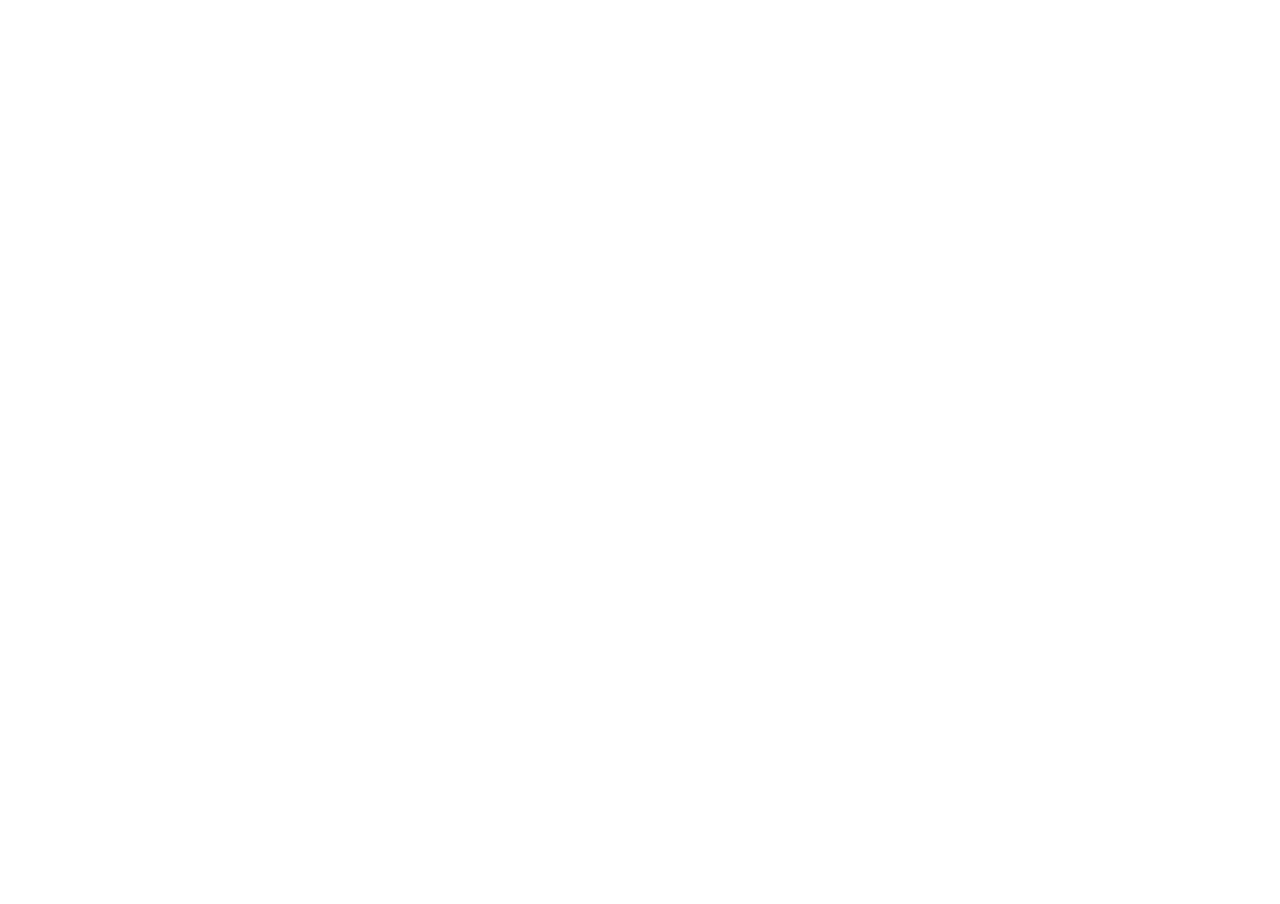
==== commit f7b7eab1: "Add files via upload" ====
--- a/index.html
+++ b/index.html
@@ -4,214 +4,18 @@
     <meta charset="UTF-8" />
     <meta name="viewport" content="width=device-width, initial-scale=1.0" />
     <title>Kalodata 开放平台中心 - Home</title>
-    <link rel="stylesheet" href="./styles.css?v=20260612-2" />
+    <style>
+      html,
+      body,
+      iframe {
+        width: 100%;
+        height: 100%;
+        margin: 0;
+        border: 0;
+      }
+    </style>
   </head>
   <body>
-    <header class="site-header">
-      <div class="site-header-inner">
-        <a class="brand" href="./index.html">
-          <span class="brand-logo">K</span>
-          <span class="brand-text">
-            <strong data-i18n="brand.title">Kalodata Data Open Center</strong>
-            <span data-i18n="brand.sub">开放平台中心</span>
-          </span>
-        </a>
-        <nav class="top-nav">
-          <a class="active" href="./index.html" data-i18n="nav.home">Home</a>
-          <a href="./docs.html" data-i18n="nav.docs">API 文档</a>
-          <a href="./pricing.html" data-i18n="nav.pricing">定价</a>
-          <a href="./center.html" data-i18n="nav.center">个人中心</a>
-          <span class="global-controls">
-            <select id="global-region" aria-label="region"></select>
-            <select id="global-language" aria-label="language"></select>
-            <select id="global-currency" aria-label="currency"></select>
-          </span>
-          <button class="btn" data-i18n="action.login">登录</button>
-        </nav>
-      </div>
-    </header>
-
-    <main class="page">
-      <div class="home-wrap">
-        <section class="card hero-centered">
-          <span class="hero-tag" data-i18n="home.hero.tag">连接业务与电商数据洞察</span>
-          <h1 data-i18n="home.hero.title">一个中心，三种载体，持续开放能力</h1>
-          <p data-i18n="home.hero.desc">
-            Kalodata 数据开放中心面向品牌方、服务商和技术团队，提供标准化、可计算、可集成的 TikTok Shop
-            数据能力。你可以按业务场景选择 API、MCP、Agent 等载体接入，当前已上线 API 服务，MCP 与 Agent 即将推出。
-          </p>
-          <div class="metric-grid">
-            <article class="metric-item"><strong>20+</strong><span data-i18n="home.metric.api">当前开放 API 接口</span></article>
-            <article class="metric-item"><strong>6</strong><span data-i18n="home.metric.modules">核心数据模块</span></article>
-            <article class="metric-item"><strong>15</strong><span data-i18n="home.metric.sites">TikTok Shop 覆盖站点</span></article>
-            <article class="metric-item"><strong>99.9%</strong><span data-i18n="home.metric.sla">SLA 可用性</span></article>
-          </div>
-          <div class="hero-actions" style="justify-content: center">
-            <a class="btn primary" href="./docs.html" data-i18n="home.hero.docs">查看 API 文档</a>
-            <a class="btn" href="./pricing.html" data-i18n="home.hero.pricing">查看采购规则</a>
-          </div>
-        </section>
-
-        <section class="card center-section">
-          <div class="center-head">
-            <h2 data-i18n="home.access.title">三种接入载体，适配不同团队</h2>
-            <p data-i18n="home.access.sub">参考 open.sellersprite.com 首页结构，突出“载体选择 + 场景适配 + 上线状态”。</p>
-          </div>
-          <div class="access-grid">
-            <article class="access-card">
-              <span class="pill ok" data-i18n="home.status.available">当前可用</span>
-              <h3>API</h3>
-              <p data-i18n="home.access.api.desc">标准 HTTP + JSON 接口，适合系统集成和数据平台对接。</p>
-              <ul>
-                <li data-i18n="home.access.api.b1">6 大模块数据能力</li>
-                <li data-i18n="home.access.api.b2">榜单 + 详情双接口设计</li>
-                <li data-i18n="home.access.api.b3">按接口与调用量计费</li>
-              </ul>
-            </article>
-            <article class="access-card">
-              <span class="pill wait" data-i18n="home.status.coming">敬请期待</span>
-              <h3>MCP</h3>
-              <p data-i18n="home.access.mcp.desc">面向 AI 原生工具链，支持模型和自动化工作流直接调用数据能力。</p>
-              <ul>
-                <li data-i18n="home.access.mcp.b1">AI 工具编排接入</li>
-                <li data-i18n="home.access.mcp.b2">更低门槛的数据消费</li>
-                <li data-i18n="home.access.mcp.b3">适配智能工作流</li>
-              </ul>
-            </article>
-            <article class="access-card">
-              <span class="pill wait" data-i18n="home.status.coming">敬请期待</span>
-              <h3>Agent</h3>
-              <p data-i18n="home.access.agent.desc">面向智能分析任务，支持以自然语言完成洞察提取与业务辅助决策。</p>
-              <ul>
-                <li data-i18n="home.access.agent.b1">任务化数据分析</li>
-                <li data-i18n="home.access.agent.b2">多轮上下文协同</li>
-                <li data-i18n="home.access.agent.b3">面向运营与策略团队</li>
-              </ul>
-            </article>
-          </div>
-        </section>
-
-        <section class="card center-section">
-          <div class="center-head">
-            <h2 data-i18n="home.scenario.title">典型应用场景</h2>
-            <p data-i18n="home.scenario.sub">从选品到竞品监控，开放中心提供可持续复用的数据基础。</p>
-          </div>
-          <div class="scenario-grid">
-            <article class="scenario">
-              <h4 data-i18n="home.scenario.1.t">选品分析</h4>
-              <p data-i18n="home.scenario.1.d">结合类目与商品榜单，快速筛选高潜力商品与赛道。</p>
-            </article>
-            <article class="scenario">
-              <h4 data-i18n="home.scenario.2.t">达人合作评估</h4>
-              <p data-i18n="home.scenario.2.d">基于达人收入、曝光、粉丝结构筛选合作对象。</p>
-            </article>
-            <article class="scenario">
-              <h4 data-i18n="home.scenario.3.t">竞品追踪</h4>
-              <p data-i18n="home.scenario.3.d">监控店铺、视频、直播表现变化，支持策略调整。</p>
-            </article>
-            <article class="scenario">
-              <h4 data-i18n="home.scenario.4.t">跨市场洞察</h4>
-              <p data-i18n="home.scenario.4.d">通过 region + currency 统一参数做多国家横向对比。</p>
-            </article>
-          </div>
-        </section>
-
-        <section class="card center-section">
-          <div class="center-head">
-            <h2 data-i18n="home.compare.title">接入方式对比</h2>
-            <p data-i18n="home.compare.sub">当前开放 API，后续逐步补齐 MCP 与 Agent 服务。</p>
-          </div>
-          <div class="compare-table">
-            <table>
-              <thead>
-                <tr>
-                  <th data-i18n="home.compare.col.feature">特性</th>
-                  <th data-i18n="home.compare.col.api">API</th>
-                  <th data-i18n="home.compare.col.mcp">MCP</th>
-                  <th data-i18n="home.compare.col.agent">Agent</th>
-                </tr>
-              </thead>
-              <tbody>
-                <tr>
-                  <td data-i18n="home.compare.row.status">上线状态</td>
-                  <td data-i18n="home.status.available">已上线</td>
-                  <td data-i18n="home.status.coming">敬请期待</td>
-                  <td data-i18n="home.status.coming">敬请期待</td>
-                </tr>
-                <tr>
-                  <td data-i18n="home.compare.row.threshold">技术门槛</td>
-                  <td data-i18n="home.compare.threshold.api">中等</td>
-                  <td data-i18n="home.compare.threshold.mcp">较低</td>
-                  <td data-i18n="home.compare.threshold.agent">低</td>
-                </tr>
-                <tr>
-                  <td data-i18n="home.compare.row.integration">系统集成</td>
-                  <td data-i18n="home.compare.integration.api">支持</td>
-                  <td data-i18n="home.compare.integration.mcp">支持</td>
-                  <td data-i18n="home.compare.integration.agent">规划中</td>
-                </tr>
-                <tr>
-                  <td data-i18n="home.compare.row.nl">自然语言使用</td>
-                  <td data-i18n="home.compare.nl.api">不支持</td>
-                  <td data-i18n="home.compare.nl.mcp">支持</td>
-                  <td data-i18n="home.compare.nl.agent">支持</td>
-                </tr>
-                <tr>
-                  <td data-i18n="home.compare.row.fit">最适合</td>
-                  <td data-i18n="home.compare.fit.api">现有系统对接</td>
-                  <td data-i18n="home.compare.fit.mcp">AI 工具集成</td>
-                  <td data-i18n="home.compare.fit.agent">任务自动化分析</td>
-                </tr>
-              </tbody>
-            </table>
-          </div>
-        </section>
-
-        <section class="card center-section">
-          <div class="center-head">
-            <h2 data-i18n="home.step.title">三步开始使用（当前 API 流程）</h2>
-          </div>
-          <div class="step-grid">
-            <article class="step-card">
-              <div class="step-index">1</div>
-              <h4 data-i18n="home.step.1.t">查看文档</h4>
-              <p data-i18n="home.step.1.d">在 API 文档页确认目标接口、入参与返回字段结构。</p>
-            </article>
-            <article class="step-card">
-              <div class="step-index">2</div>
-              <h4 data-i18n="home.step.2.t">购买接口商品</h4>
-              <p data-i18n="home.step.2.d">在定价页按“接口名 + 500 次”加入购物车并完成支付。</p>
-            </article>
-            <article class="step-card">
-              <div class="step-index">3</div>
-              <h4 data-i18n="home.step.3.t">生成并复制密钥</h4>
-              <p data-i18n="home.step.3.d">前往个人中心生成一次性密钥，复制后完成系统接入。</p>
-            </article>
-          </div>
-        </section>
-
-        <section class="card center-section">
-          <div class="center-head">
-            <h2 data-i18n="home.example.title">快速示例（API）</h2>
-          </div>
-          <div class="code-sample">
-            <pre>curl -X POST https://www.kalodata.com/openapi/v1/tiktok/product/rank \
--H "secret-key: YOUR_API_KEY" \
--H "content-type: application/json;charset=UTF-8" \
--d '{"region":"US","language":"zh-CN","currency":"USD","date_range":"last7Day","page_number":1}'</pre>
-          </div>
-        </section>
-
-        <section class="card cta-band">
-          <h2 data-i18n="home.cta.title">准备好开始了吗？</h2>
-          <p data-i18n="home.cta.desc">立即查看 API 文档并采购接口商品，开启你的数据接入流程。</p>
-          <div class="hero-actions" style="justify-content: center; margin-top: 14px">
-            <a class="btn primary" href="./docs.html" data-i18n="home.cta.docs">进入 API 文档</a>
-            <a class="btn" href="./center.html" data-i18n="home.cta.center">前往个人中心</a>
-          </div>
-        </section>
-      </div>
-    </main>
-    <script src="./app.js?v=20260612-6"></script>
+    <iframe src="../index.html" title="home-1to1"></iframe>
   </body>
 </html>
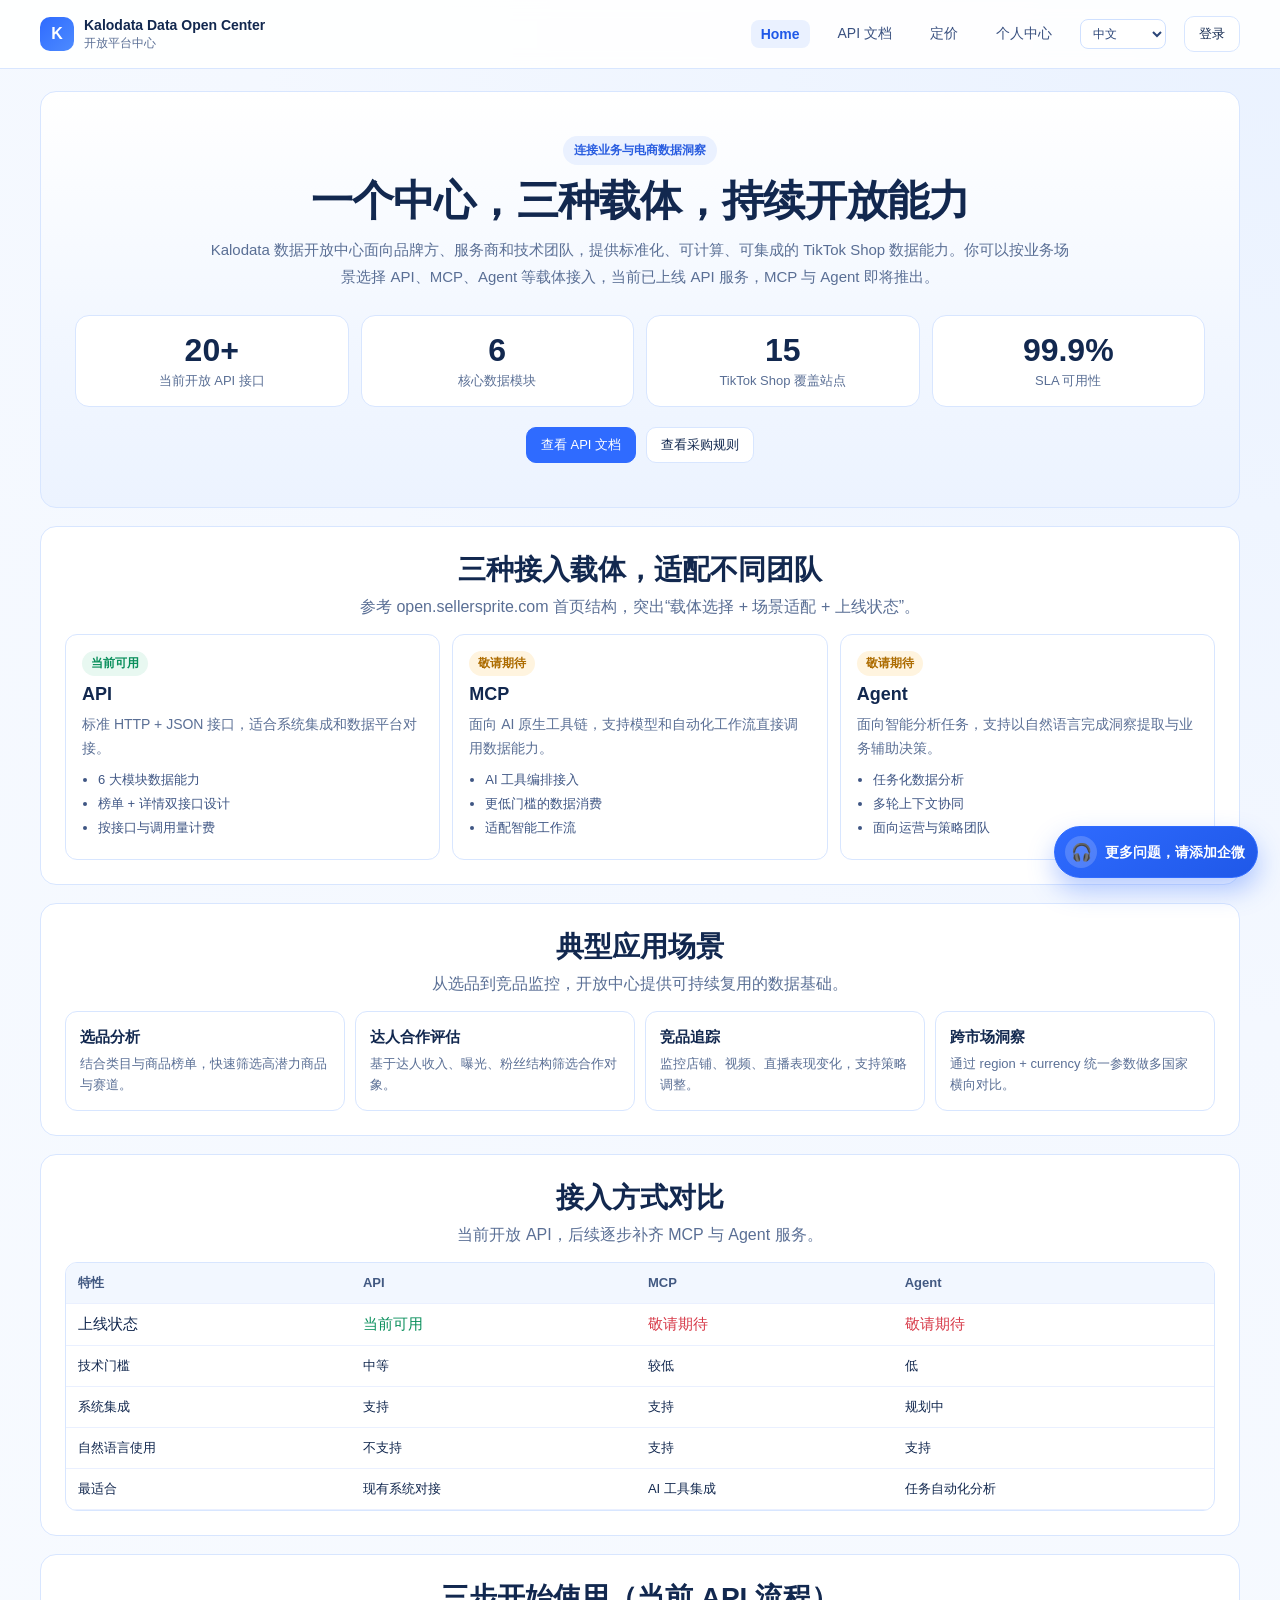
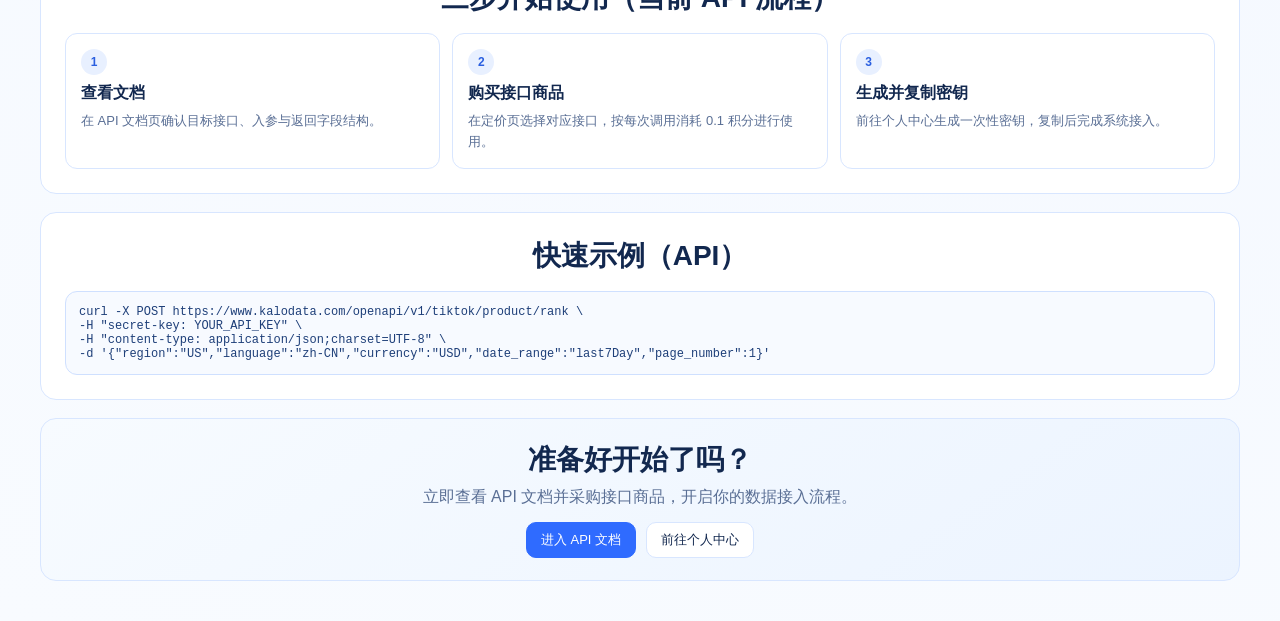
==== commit 34b23651: "Add files via upload" ====
--- a/index.html
+++ b/index.html
@@ -4,18 +4,212 @@
     <meta charset="UTF-8" />
     <meta name="viewport" content="width=device-width, initial-scale=1.0" />
     <title>Kalodata 开放平台中心 - Home</title>
-    <style>
-      html,
-      body,
-      iframe {
-        width: 100%;
-        height: 100%;
-        margin: 0;
-        border: 0;
-      }
-    </style>
+    <link rel="stylesheet" href="./styles.css?v=20260612-2" />
   </head>
   <body>
-    <iframe src="../index.html" title="home-1to1"></iframe>
+    <header class="site-header">
+      <div class="site-header-inner">
+        <a class="brand" href="./index.html">
+          <span class="brand-logo">K</span>
+          <span class="brand-text">
+            <strong data-i18n="brand.title">Kalodata Data Open Center</strong>
+            <span data-i18n="brand.sub">开放平台中心</span>
+          </span>
+        </a>
+        <nav class="top-nav">
+          <a class="active" href="./index.html" data-i18n="nav.home">Home</a>
+          <a href="./docs.html" data-i18n="nav.docs">API 文档</a>
+          <a href="./pricing.html" data-i18n="nav.pricing">定价</a>
+          <a href="./center.html" data-i18n="nav.center">个人中心</a>
+          <span class="global-controls">
+            <select id="global-language" aria-label="language"></select>
+          </span>
+          <button class="btn" data-i18n="action.login">登录</button>
+        </nav>
+      </div>
+    </header>
+
+    <main class="page">
+      <div class="home-wrap">
+        <section class="card hero-centered">
+          <span class="hero-tag" data-i18n="home.hero.tag">连接业务与电商数据洞察</span>
+          <h1 data-i18n="home.hero.title">一个中心，三种载体，持续开放能力</h1>
+          <p data-i18n="home.hero.desc">
+            Kalodata 数据开放中心面向品牌方、服务商和技术团队，提供标准化、可计算、可集成的 TikTok Shop
+            数据能力。你可以按业务场景选择 API、MCP、Agent 等载体接入，当前已上线 API 服务，MCP 与 Agent 即将推出。
+          </p>
+          <div class="metric-grid">
+            <article class="metric-item"><strong>20+</strong><span data-i18n="home.metric.api">当前开放 API 接口</span></article>
+            <article class="metric-item"><strong>6</strong><span data-i18n="home.metric.modules">核心数据模块</span></article>
+            <article class="metric-item"><strong>15</strong><span data-i18n="home.metric.sites">TikTok Shop 覆盖站点</span></article>
+            <article class="metric-item"><strong>99.9%</strong><span data-i18n="home.metric.sla">SLA 可用性</span></article>
+          </div>
+          <div class="hero-actions" style="justify-content: center">
+            <a class="btn primary" href="./docs.html" data-i18n="home.hero.docs">查看 API 文档</a>
+            <a class="btn" href="./pricing.html" data-i18n="home.hero.pricing">查看采购规则</a>
+          </div>
+        </section>
+
+        <section class="card center-section">
+          <div class="center-head">
+            <h2 data-i18n="home.access.title">三种接入载体，适配不同团队</h2>
+            <p data-i18n="home.access.sub">参考 open.sellersprite.com 首页结构，突出“载体选择 + 场景适配 + 上线状态”。</p>
+          </div>
+          <div class="access-grid">
+            <article class="access-card">
+              <span class="pill ok" data-i18n="home.status.available">当前可用</span>
+              <h3>API</h3>
+              <p data-i18n="home.access.api.desc">标准 HTTP + JSON 接口，适合系统集成和数据平台对接。</p>
+              <ul>
+                <li data-i18n="home.access.api.b1">6 大模块数据能力</li>
+                <li data-i18n="home.access.api.b2">榜单 + 详情双接口设计</li>
+                <li data-i18n="home.access.api.b3">按接口与调用量计费</li>
+              </ul>
+            </article>
+            <article class="access-card">
+              <span class="pill wait" data-i18n="home.status.coming">敬请期待</span>
+              <h3>MCP</h3>
+              <p data-i18n="home.access.mcp.desc">面向 AI 原生工具链，支持模型和自动化工作流直接调用数据能力。</p>
+              <ul>
+                <li data-i18n="home.access.mcp.b1">AI 工具编排接入</li>
+                <li data-i18n="home.access.mcp.b2">更低门槛的数据消费</li>
+                <li data-i18n="home.access.mcp.b3">适配智能工作流</li>
+              </ul>
+            </article>
+            <article class="access-card">
+              <span class="pill wait" data-i18n="home.status.coming">敬请期待</span>
+              <h3>Agent</h3>
+              <p data-i18n="home.access.agent.desc">面向智能分析任务，支持以自然语言完成洞察提取与业务辅助决策。</p>
+              <ul>
+                <li data-i18n="home.access.agent.b1">任务化数据分析</li>
+                <li data-i18n="home.access.agent.b2">多轮上下文协同</li>
+                <li data-i18n="home.access.agent.b3">面向运营与策略团队</li>
+              </ul>
+            </article>
+          </div>
+        </section>
+
+        <section class="card center-section">
+          <div class="center-head">
+            <h2 data-i18n="home.scenario.title">典型应用场景</h2>
+            <p data-i18n="home.scenario.sub">从选品到竞品监控，开放中心提供可持续复用的数据基础。</p>
+          </div>
+          <div class="scenario-grid">
+            <article class="scenario">
+              <h4 data-i18n="home.scenario.1.t">选品分析</h4>
+              <p data-i18n="home.scenario.1.d">结合类目与商品榜单，快速筛选高潜力商品与赛道。</p>
+            </article>
+            <article class="scenario">
+              <h4 data-i18n="home.scenario.2.t">达人合作评估</h4>
+              <p data-i18n="home.scenario.2.d">基于达人收入、曝光、粉丝结构筛选合作对象。</p>
+            </article>
+            <article class="scenario">
+              <h4 data-i18n="home.scenario.3.t">竞品追踪</h4>
+              <p data-i18n="home.scenario.3.d">监控店铺、视频、直播表现变化，支持策略调整。</p>
+            </article>
+            <article class="scenario">
+              <h4 data-i18n="home.scenario.4.t">跨市场洞察</h4>
+              <p data-i18n="home.scenario.4.d">通过 region + currency 统一参数做多国家横向对比。</p>
+            </article>
+          </div>
+        </section>
+
+        <section class="card center-section">
+          <div class="center-head">
+            <h2 data-i18n="home.compare.title">接入方式对比</h2>
+            <p data-i18n="home.compare.sub">当前开放 API，后续逐步补齐 MCP 与 Agent 服务。</p>
+          </div>
+          <div class="compare-table">
+            <table>
+              <thead>
+                <tr>
+                  <th data-i18n="home.compare.col.feature">特性</th>
+                  <th data-i18n="home.compare.col.api">API</th>
+                  <th data-i18n="home.compare.col.mcp">MCP</th>
+                  <th data-i18n="home.compare.col.agent">Agent</th>
+                </tr>
+              </thead>
+              <tbody>
+                <tr>
+                  <td data-i18n="home.compare.row.status">上线状态</td>
+                  <td data-i18n="home.status.available">已上线</td>
+                  <td data-i18n="home.status.coming">敬请期待</td>
+                  <td data-i18n="home.status.coming">敬请期待</td>
+                </tr>
+                <tr>
+                  <td data-i18n="home.compare.row.threshold">技术门槛</td>
+                  <td data-i18n="home.compare.threshold.api">中等</td>
+                  <td data-i18n="home.compare.threshold.mcp">较低</td>
+                  <td data-i18n="home.compare.threshold.agent">低</td>
+                </tr>
+                <tr>
+                  <td data-i18n="home.compare.row.integration">系统集成</td>
+                  <td data-i18n="home.compare.integration.api">支持</td>
+                  <td data-i18n="home.compare.integration.mcp">支持</td>
+                  <td data-i18n="home.compare.integration.agent">规划中</td>
+                </tr>
+                <tr>
+                  <td data-i18n="home.compare.row.nl">自然语言使用</td>
+                  <td data-i18n="home.compare.nl.api">不支持</td>
+                  <td data-i18n="home.compare.nl.mcp">支持</td>
+                  <td data-i18n="home.compare.nl.agent">支持</td>
+                </tr>
+                <tr>
+                  <td data-i18n="home.compare.row.fit">最适合</td>
+                  <td data-i18n="home.compare.fit.api">现有系统对接</td>
+                  <td data-i18n="home.compare.fit.mcp">AI 工具集成</td>
+                  <td data-i18n="home.compare.fit.agent">任务自动化分析</td>
+                </tr>
+              </tbody>
+            </table>
+          </div>
+        </section>
+
+        <section class="card center-section">
+          <div class="center-head">
+            <h2 data-i18n="home.step.title">三步开始使用（当前 API 流程）</h2>
+          </div>
+          <div class="step-grid">
+            <article class="step-card">
+              <div class="step-index">1</div>
+              <h4 data-i18n="home.step.1.t">查看文档</h4>
+              <p data-i18n="home.step.1.d">在 API 文档页确认目标接口、入参与返回字段结构。</p>
+            </article>
+            <article class="step-card">
+              <div class="step-index">2</div>
+              <h4 data-i18n="home.step.2.t">购买接口商品</h4>
+              <p data-i18n="home.step.2.d">在定价页按“接口名 + 500 次”加入购物车并完成支付。</p>
+            </article>
+            <article class="step-card">
+              <div class="step-index">3</div>
+              <h4 data-i18n="home.step.3.t">生成并复制密钥</h4>
+              <p data-i18n="home.step.3.d">前往个人中心生成一次性密钥，复制后完成系统接入。</p>
+            </article>
+          </div>
+        </section>
+
+        <section class="card center-section">
+          <div class="center-head">
+            <h2 data-i18n="home.example.title">快速示例（API）</h2>
+          </div>
+          <div class="code-sample">
+            <pre>curl -X POST https://www.kalodata.com/openapi/v1/tiktok/product/rank \
+-H "secret-key: YOUR_API_KEY" \
+-H "content-type: application/json;charset=UTF-8" \
+-d '{"region":"US","language":"zh-CN","currency":"USD","date_range":"last7Day","page_number":1}'</pre>
+          </div>
+        </section>
+
+        <section class="card cta-band">
+          <h2 data-i18n="home.cta.title">准备好开始了吗？</h2>
+          <p data-i18n="home.cta.desc">立即查看 API 文档并采购接口商品，开启你的数据接入流程。</p>
+          <div class="hero-actions" style="justify-content: center; margin-top: 14px">
+            <a class="btn primary" href="./docs.html" data-i18n="home.cta.docs">进入 API 文档</a>
+            <a class="btn" href="./center.html" data-i18n="home.cta.center">前往个人中心</a>
+          </div>
+        </section>
+      </div>
+    </main>
+    <script src="./app.js?v=20260612-6"></script>
   </body>
 </html>
--- a/styles.css
+++ b/styles.css
@@ -0,0 +1,1268 @@
+:root {
+  --bg: #f4f8ff;
+  --surface: #ffffff;
+  --surface-soft: #f7faff;
+  --line: #d8e6ff;
+  --text: #12284f;
+  --muted: #5a6f95;
+  --primary: #2f6bff;
+  --primary-strong: #1f58e8;
+  --primary-soft: #eaf1ff;
+  --success: #0a8f5c;
+  --warning: #db8a00;
+}
+
+* {
+  box-sizing: border-box;
+}
+
+html,
+body {
+  margin: 0;
+  padding: 0;
+}
+
+body {
+  font-family: "Inter", "Segoe UI", "PingFang SC", "Microsoft YaHei", sans-serif;
+  color: var(--text);
+  background: radial-gradient(circle at top right, #eaf2ff 0%, #f4f8ff 40%, #f8fbff 100%);
+}
+
+a {
+  color: inherit;
+  text-decoration: none;
+}
+
+.site-header {
+  position: sticky;
+  top: 0;
+  z-index: 40;
+  border-bottom: 1px solid var(--line);
+  background: rgba(255, 255, 255, 0.9);
+  backdrop-filter: blur(8px);
+}
+
+.site-header-inner {
+  max-width: 1240px;
+  margin: 0 auto;
+  height: 68px;
+  display: flex;
+  align-items: center;
+  justify-content: space-between;
+  padding: 0 20px;
+}
+
+.brand {
+  display: flex;
+  align-items: center;
+  gap: 10px;
+}
+
+.brand-logo {
+  width: 34px;
+  height: 34px;
+  border-radius: 10px;
+  display: grid;
+  place-items: center;
+  background: linear-gradient(135deg, #2f6bff, #4d8bff);
+  color: #fff;
+  font-weight: 700;
+}
+
+.brand-text {
+  line-height: 1.1;
+}
+
+.brand-text strong {
+  display: block;
+  font-size: 14px;
+}
+
+.brand-text span {
+  color: var(--muted);
+  font-size: 12px;
+}
+
+.top-nav {
+  display: flex;
+  align-items: center;
+  gap: 18px;
+  color: #3a5180;
+  font-size: 14px;
+}
+
+.top-nav a {
+  padding: 6px 10px;
+  border-radius: 8px;
+}
+
+.top-nav a.active {
+  background: var(--primary-soft);
+  color: var(--primary-strong);
+  font-weight: 600;
+}
+
+.global-controls {
+  display: inline-flex;
+  align-items: center;
+  gap: 6px;
+}
+
+.global-controls select {
+  border: 1px solid #cfe0ff;
+  border-radius: 8px;
+  padding: 6px 8px;
+  background: #fff;
+  color: #2b4578;
+  font-size: 12px;
+}
+
+.btn {
+  border: 1px solid var(--line);
+  background: #fff;
+  color: var(--text);
+  border-radius: 10px;
+  padding: 8px 14px;
+  font-size: 13px;
+  cursor: pointer;
+}
+
+.btn.primary {
+  background: var(--primary);
+  border-color: var(--primary);
+  color: #fff;
+}
+
+.btn.primary:hover {
+  background: var(--primary-strong);
+}
+
+.page {
+  max-width: 1240px;
+  margin: 0 auto;
+  padding: 22px 20px 40px;
+}
+
+.card {
+  background: var(--surface);
+  border: 1px solid var(--line);
+  border-radius: 16px;
+}
+
+.hero {
+  padding: 28px;
+  background: linear-gradient(145deg, #ffffff 0%, #f2f7ff 70%, #e8f1ff 100%);
+}
+
+.hero-tag {
+  display: inline-flex;
+  padding: 6px 11px;
+  border-radius: 999px;
+  font-size: 12px;
+  font-weight: 600;
+  color: #295de0;
+  background: #eaf1ff;
+}
+
+.hero h1 {
+  font-size: 34px;
+  margin: 14px 0 8px;
+  line-height: 1.2;
+}
+
+.hero p {
+  margin: 0;
+  color: var(--muted);
+  line-height: 1.75;
+}
+
+.hero-actions {
+  margin-top: 20px;
+  display: flex;
+  gap: 10px;
+}
+
+.grid {
+  display: grid;
+  gap: 14px;
+}
+
+.grid-4 {
+  grid-template-columns: repeat(4, minmax(0, 1fr));
+}
+
+.grid-3 {
+  grid-template-columns: repeat(3, minmax(0, 1fr));
+}
+
+.stat {
+  padding: 16px;
+}
+
+.stat strong {
+  display: block;
+  font-size: 26px;
+  margin-bottom: 4px;
+}
+
+.stat span {
+  color: var(--muted);
+  font-size: 13px;
+}
+
+.section {
+  margin-top: 16px;
+}
+
+.section-title {
+  font-size: 20px;
+  margin: 0 0 10px;
+}
+
+.section-sub {
+  margin: 0 0 14px;
+  color: var(--muted);
+  font-size: 14px;
+}
+
+.feature {
+  padding: 16px;
+}
+
+.feature h3 {
+  margin: 2px 0 8px;
+  font-size: 17px;
+}
+
+.feature p {
+  margin: 0;
+  line-height: 1.7;
+  color: var(--muted);
+  font-size: 14px;
+}
+
+.doc-layout {
+  display: grid;
+  grid-template-columns: 280px 1fr;
+  gap: 16px;
+}
+
+.doc-sidebar {
+  position: sticky;
+  top: 90px;
+  height: calc(100vh - 110px);
+  overflow: auto;
+  padding: 14px;
+}
+
+.doc-sidebar h3 {
+  margin: 0 0 10px;
+  font-size: 14px;
+  color: var(--muted);
+}
+
+.doc-group {
+  margin-bottom: 14px;
+}
+
+.doc-group-title {
+  font-size: 13px;
+  font-weight: 700;
+  margin: 0 0 8px;
+}
+
+.doc-link {
+  width: 100%;
+  text-align: left;
+  border: none;
+  background: transparent;
+  border-radius: 8px;
+  padding: 9px 10px;
+  color: #344a75;
+  font-size: 13px;
+  cursor: pointer;
+}
+
+.doc-link:hover {
+  background: var(--primary-soft);
+}
+
+.doc-link.active {
+  background: var(--primary-soft);
+  color: var(--primary-strong);
+  font-weight: 600;
+}
+
+.doc-content {
+  padding: 18px;
+}
+
+.endpoint-title {
+  font-size: 24px;
+  margin: 0 0 8px;
+}
+
+.endpoint-meta {
+  margin: 0;
+  color: var(--muted);
+  font-size: 14px;
+}
+
+.chip {
+  display: inline-flex;
+  border-radius: 8px;
+  padding: 5px 9px;
+  font-size: 12px;
+  font-weight: 600;
+  margin-right: 6px;
+}
+
+.chip.method {
+  background: #dbe8ff;
+  color: #2557d1;
+}
+
+.chip.route {
+  background: #edf4ff;
+  color: #2e4f88;
+  font-family: "Consolas", monospace;
+}
+
+.callout {
+  margin-top: 14px;
+  border: 1px solid var(--line);
+  background: var(--surface-soft);
+  border-radius: 12px;
+  padding: 12px;
+}
+
+.callout strong {
+  font-size: 13px;
+  color: #23467f;
+}
+
+.callout p {
+  margin: 6px 0 0;
+  color: var(--muted);
+  line-height: 1.65;
+  font-size: 13px;
+}
+
+.block {
+  margin-top: 16px;
+}
+
+.block h3 {
+  margin: 0 0 8px;
+  font-size: 16px;
+}
+
+.table-wrap {
+  border: 1px solid var(--line);
+  border-radius: 12px;
+  overflow: auto;
+}
+
+table {
+  width: 100%;
+  border-collapse: collapse;
+  min-width: 680px;
+}
+
+th,
+td {
+  padding: 11px 12px;
+  border-bottom: 1px solid #eaf0ff;
+  text-align: left;
+  font-size: 13px;
+}
+
+th {
+  font-weight: 600;
+  background: var(--surface-soft);
+  color: #425982;
+}
+
+.mono {
+  font-family: "Consolas", monospace;
+}
+
+.debug-actions {
+  margin-top: 10px;
+}
+
+.debug-response-wrap {
+  margin-top: 12px;
+}
+
+.debug-response-wrap p,
+#debug-request-label {
+  margin: 0 0 6px;
+  font-size: 13px;
+  color: #425982;
+}
+
+.pricing-grid {
+  display: grid;
+  grid-template-columns: 1fr 1fr;
+  gap: 14px;
+}
+
+.price-card {
+  padding: 16px;
+}
+
+.price-card h3 {
+  margin: 0 0 8px;
+  font-size: 18px;
+}
+
+.price-card p {
+  margin: 0;
+  color: var(--muted);
+  font-size: 14px;
+  line-height: 1.65;
+}
+
+.price {
+  margin: 12px 0;
+  font-size: 30px;
+  font-weight: 700;
+}
+
+.price small {
+  font-size: 14px;
+  color: var(--muted);
+  font-weight: 500;
+}
+
+.formula {
+  margin-top: 12px;
+  border: 1px dashed #c7d9ff;
+  border-radius: 10px;
+  padding: 10px 12px;
+  color: #325383;
+  background: #f8fbff;
+  font-size: 13px;
+  line-height: 1.65;
+}
+
+.fields {
+  display: grid;
+  grid-template-columns: 1fr 1fr;
+  gap: 10px;
+  margin-top: 12px;
+}
+
+.field label {
+  display: block;
+  font-size: 12px;
+  color: #4f668f;
+  margin-bottom: 6px;
+}
+
+.field input,
+.field select {
+  width: 100%;
+  border: 1px solid #cfe0ff;
+  border-radius: 10px;
+  padding: 10px;
+  font-size: 13px;
+  background: #fbfdff;
+}
+
+.result {
+  margin-top: 12px;
+  padding: 10px 12px;
+  border-radius: 10px;
+  background: #edf4ff;
+  color: #2854a4;
+  font-size: 13px;
+}
+
+.account-layout {
+  display: grid;
+  grid-template-columns: 1.1fr 1fr;
+  gap: 14px;
+}
+
+.panel-body {
+  padding: 16px;
+}
+
+.panel-body h3 {
+  margin: 0 0 10px;
+  font-size: 18px;
+}
+
+.list {
+  margin: 0;
+  padding-left: 16px;
+  color: var(--muted);
+}
+
+.list li {
+  margin-bottom: 8px;
+}
+
+.key-box {
+  border: 1px dashed #bdd2ff;
+  border-radius: 10px;
+  padding: 10px;
+  font-family: "Consolas", monospace;
+  font-size: 13px;
+  color: #2f4c83;
+  background: #f8fbff;
+}
+
+.status-ok {
+  color: var(--success);
+  font-size: 12px;
+}
+
+.status-warn {
+  color: var(--warning);
+  font-size: 12px;
+}
+
+.pill {
+  display: inline-flex;
+  align-items: center;
+  border-radius: 999px;
+  padding: 4px 9px;
+  font-size: 12px;
+  font-weight: 600;
+  margin-right: 6px;
+}
+
+.pill.ok {
+  background: #e8f8f1;
+  color: #0a8f5c;
+}
+
+.pill.wait {
+  background: #fff4df;
+  color: #ad6c00;
+}
+
+.compare-table tbody tr:first-child td {
+  font-size: 15px;
+}
+
+.compare-table tbody tr:first-child td:nth-child(2) {
+  color: #0a8f5c;
+}
+
+.compare-table tbody tr:first-child td:nth-child(3),
+.compare-table tbody tr:first-child td:nth-child(4) {
+  color: #d73a49;
+}
+
+.steps {
+  margin-top: 14px;
+  padding-left: 16px;
+  color: var(--muted);
+}
+
+.steps li {
+  margin-bottom: 8px;
+  line-height: 1.65;
+}
+
+.product-card {
+  padding: 16px;
+  min-height: 210px;
+}
+
+.product-card h3 {
+  margin: 0 0 8px;
+  font-size: 16px;
+}
+
+.product-meta {
+  color: var(--muted);
+  font-size: 13px;
+}
+
+.product-footer {
+  margin-top: 12px;
+  display: flex;
+  align-items: center;
+  justify-content: space-between;
+}
+
+.product-grid {
+  display: grid;
+  grid-template-columns: repeat(2, minmax(0, 1fr));
+  gap: 16px;
+}
+
+.qty-control {
+  display: inline-flex;
+  border: 1px solid #cfe0ff;
+  border-radius: 10px;
+  overflow: hidden;
+  background: #fff;
+}
+
+.qty-control button {
+  width: 28px;
+  border: none;
+  background: #f2f7ff;
+  color: #2d4d87;
+  cursor: pointer;
+}
+
+.qty-control span {
+  display: grid;
+  place-items: center;
+  width: 34px;
+  font-size: 13px;
+}
+
+.pricing-layout {
+  display: grid;
+  grid-template-columns: 1.5fr 1fr;
+  gap: 14px;
+}
+
+.cart {
+  padding: 16px;
+  position: sticky;
+  top: 90px;
+  height: fit-content;
+}
+
+.cart h3 {
+  margin: 0 0 10px;
+}
+
+.cart-list {
+  margin: 0;
+  padding: 0;
+  list-style: none;
+}
+
+.cart-list li {
+  display: flex;
+  justify-content: space-between;
+  gap: 10px;
+  padding: 9px 0;
+  border-bottom: 1px solid #edf2ff;
+  font-size: 13px;
+}
+
+.cart-total {
+  margin-top: 12px;
+  font-size: 14px;
+  color: #2a467e;
+}
+
+.agreement-step {
+  margin-top: 10px;
+  padding-top: 10px;
+  border-top: 1px dashed #d7e5ff;
+}
+
+.agreement-link {
+  border: none;
+  background: transparent;
+  color: #2d5fd8;
+  font-size: 12px;
+  padding: 0;
+  cursor: pointer;
+  text-decoration: underline;
+}
+
+.agreement-content {
+  margin-top: 8px;
+  border: 1px solid #d8e6ff;
+  border-radius: 10px;
+  padding: 9px 10px;
+  background: #f8fbff;
+}
+
+.agreement-content strong {
+  font-size: 12px;
+  color: #294b83;
+}
+
+.agreement-content p {
+  margin: 6px 0 0;
+  font-size: 12px;
+  line-height: 1.65;
+  color: var(--muted);
+}
+
+.agreement-check {
+  margin-top: 10px;
+  display: flex;
+  gap: 8px;
+  align-items: flex-start;
+  font-size: 12px;
+  color: #3d5788;
+}
+
+.muted {
+  color: var(--muted);
+}
+
+.modal {
+  position: fixed;
+  inset: 0;
+  display: none;
+  align-items: center;
+  justify-content: center;
+  background: rgba(13, 29, 60, 0.45);
+  z-index: 80;
+}
+
+.modal.open {
+  display: flex;
+}
+
+.modal-card {
+  width: min(460px, 92vw);
+  background: #fff;
+  border-radius: 14px;
+  border: 1px solid #d4e2ff;
+  padding: 16px;
+}
+
+.modal-card h3 {
+  margin: 0 0 8px;
+}
+
+.pay-options {
+  display: grid;
+  gap: 8px;
+  margin: 12px 0;
+}
+
+.pay-option {
+  border: 1px solid #d8e6ff;
+  border-radius: 10px;
+  padding: 10px;
+  display: flex;
+  justify-content: space-between;
+  font-size: 13px;
+}
+
+.trend-panel {
+  padding: 16px;
+}
+
+.trend-svg {
+  width: 100%;
+  height: 210px;
+  border: 1px solid #dbe8ff;
+  border-radius: 10px;
+  background: #f8fbff;
+}
+
+.key-actions {
+  margin-top: 10px;
+  display: flex;
+  gap: 8px;
+}
+
+.table-pager {
+  margin-top: 10px;
+  display: flex;
+  align-items: center;
+  justify-content: space-between;
+  gap: 12px;
+  flex-wrap: wrap;
+}
+
+.table-pager .left {
+  font-size: 12px;
+  color: var(--muted);
+}
+
+.table-pager .right {
+  display: flex;
+  align-items: center;
+  gap: 8px;
+}
+
+.table-pager select {
+  border: 1px solid #cfe0ff;
+  border-radius: 8px;
+  padding: 7px 10px;
+  background: #fff;
+  color: var(--text);
+  font-size: 12px;
+}
+
+.table-toolbar {
+  margin-bottom: 10px;
+  display: flex;
+  align-items: center;
+  justify-content: space-between;
+  gap: 12px;
+  flex-wrap: wrap;
+}
+
+.table-toolbar .search {
+  width: min(320px, 100%);
+  border: 1px solid #cfe0ff;
+  border-radius: 8px;
+  padding: 8px 10px;
+  font-size: 13px;
+  background: #fff;
+  color: var(--text);
+}
+
+.home-wrap {
+  display: flex;
+  flex-direction: column;
+  gap: 18px;
+}
+
+.hero-centered {
+  padding: 44px 34px;
+  text-align: center;
+  background: linear-gradient(180deg, #ffffff 0%, #f2f7ff 58%, #ecf3ff 100%);
+}
+
+.hero-centered h1 {
+  margin: 12px 0 10px;
+  font-size: 42px;
+  line-height: 1.16;
+  letter-spacing: -0.02em;
+}
+
+.hero-centered p {
+  margin: 0 auto;
+  max-width: 860px;
+  color: var(--muted);
+  line-height: 1.85;
+  font-size: 15px;
+}
+
+.metric-grid {
+  display: grid;
+  grid-template-columns: repeat(4, minmax(0, 1fr));
+  gap: 12px;
+  margin-top: 24px;
+}
+
+.metric-item {
+  border: 1px solid var(--line);
+  border-radius: 14px;
+  padding: 16px;
+  background: #ffffff;
+}
+
+.metric-item strong {
+  font-size: 32px;
+  display: block;
+  margin-bottom: 2px;
+}
+
+.metric-item span {
+  font-size: 13px;
+  color: var(--muted);
+}
+
+.center-section {
+  padding: 24px;
+}
+
+.center-head {
+  text-align: center;
+  margin-bottom: 16px;
+}
+
+.center-head h2 {
+  margin: 0 0 8px;
+  font-size: 28px;
+}
+
+.center-head p {
+  margin: 0;
+  color: var(--muted);
+}
+
+.access-grid {
+  display: grid;
+  grid-template-columns: repeat(3, minmax(0, 1fr));
+  gap: 12px;
+}
+
+.access-card {
+  border: 1px solid var(--line);
+  border-radius: 12px;
+  background: #fff;
+  padding: 16px;
+}
+
+.access-card h3 {
+  margin: 8px 0 8px;
+  font-size: 18px;
+}
+
+.access-card p {
+  margin: 0 0 10px;
+  color: var(--muted);
+  font-size: 14px;
+  line-height: 1.7;
+}
+
+.access-card ul {
+  margin: 0;
+  padding-left: 16px;
+  color: #3f5684;
+  font-size: 13px;
+}
+
+.access-card li {
+  margin-bottom: 6px;
+}
+
+.scenario-grid {
+  display: grid;
+  grid-template-columns: repeat(4, minmax(0, 1fr));
+  gap: 10px;
+}
+
+.scenario {
+  border: 1px solid var(--line);
+  border-radius: 12px;
+  padding: 14px;
+  background: #fff;
+}
+
+.scenario h4 {
+  margin: 2px 0 6px;
+  font-size: 15px;
+}
+
+.scenario p {
+  margin: 0;
+  font-size: 13px;
+  color: var(--muted);
+  line-height: 1.65;
+}
+
+.compare-table {
+  border: 1px solid var(--line);
+  border-radius: 12px;
+  overflow: auto;
+  background: #fff;
+}
+
+.compare-table table {
+  min-width: 760px;
+}
+
+.compare-table th {
+  background: #f2f7ff;
+}
+
+.step-grid {
+  display: grid;
+  grid-template-columns: repeat(3, minmax(0, 1fr));
+  gap: 12px;
+}
+
+.step-card {
+  border: 1px solid var(--line);
+  border-radius: 12px;
+  background: #fff;
+  padding: 15px;
+}
+
+.step-index {
+  width: 26px;
+  height: 26px;
+  border-radius: 999px;
+  background: #e8f0ff;
+  color: #2a5fe0;
+  display: grid;
+  place-items: center;
+  font-size: 12px;
+  font-weight: 700;
+  margin-bottom: 8px;
+}
+
+.step-card h4 {
+  margin: 0 0 6px;
+  font-size: 16px;
+}
+
+.step-card p {
+  margin: 0;
+  color: var(--muted);
+  font-size: 13px;
+  line-height: 1.65;
+}
+
+.code-sample {
+  border: 1px solid #cfe0ff;
+  border-radius: 12px;
+  background: #f7faff;
+  padding: 13px;
+}
+
+.code-sample pre {
+  margin: 0;
+  white-space: pre-wrap;
+  font-family: "Consolas", "SFMono-Regular", monospace;
+  color: #1e3f79;
+  font-size: 12px;
+}
+
+.cta-band {
+  padding: 22px;
+  text-align: center;
+  background: linear-gradient(145deg, #f7fbff 0%, #ecf4ff 100%);
+}
+
+.cta-band h2 {
+  margin: 0 0 8px;
+  font-size: 28px;
+}
+
+.cta-band p {
+  margin: 0;
+  color: var(--muted);
+}
+
+.kdc-support-fab {
+  position: fixed;
+  right: 22px;
+  bottom: 22px;
+  min-height: 52px;
+  max-width: min(320px, calc(100vw - 28px));
+  padding: 8px 12px 8px 10px;
+  border: 1px solid #2f6bff;
+  border-radius: 999px;
+  background: linear-gradient(145deg, #2f6bff, #1f58e8);
+  color: #fff;
+  font-size: 14px;
+  cursor: pointer;
+  z-index: 120;
+  box-shadow: 0 12px 26px rgba(47, 107, 255, 0.35);
+  display: inline-flex;
+  align-items: center;
+  gap: 8px;
+}
+
+.kdc-support-fab-icon {
+  width: 32px;
+  height: 32px;
+  border-radius: 999px;
+  background: rgba(255, 255, 255, 0.18);
+  display: inline-flex;
+  align-items: center;
+  justify-content: center;
+  font-size: 17px;
+  flex-shrink: 0;
+}
+
+.kdc-support-fab-text {
+  white-space: nowrap;
+  font-weight: 600;
+  line-height: 1.2;
+}
+
+.kdc-support-modal {
+  position: fixed;
+  inset: 0;
+  display: none;
+  align-items: center;
+  justify-content: center;
+  background: rgba(12, 28, 56, 0.45);
+  z-index: 125;
+}
+
+.kdc-support-modal.open {
+  display: flex;
+}
+
+.kdc-support-card {
+  width: min(560px, 94vw);
+  background: #fff;
+  border: 1px solid #d4e2ff;
+  border-radius: 16px;
+  padding: 16px;
+}
+
+.kdc-support-card h3 {
+  margin: 0;
+  font-size: 20px;
+}
+
+.kdc-support-sub {
+  margin: 8px 0 12px;
+  color: var(--muted);
+  font-size: 13px;
+}
+
+.kdc-support-card-qr {
+  width: min(360px, 92vw);
+  text-align: center;
+}
+
+.kdc-support-qr-wrap {
+  display: grid;
+  place-items: center;
+  min-height: 220px;
+}
+
+.kdc-support-qr-image {
+  width: min(220px, 64vw);
+  height: auto;
+  aspect-ratio: 1 / 1;
+  border-radius: 10px;
+  border: 1px solid #d8e5ff;
+  background: #fff;
+}
+
+.kdc-support-qr-fallback {
+  margin: 8px 0 0;
+  font-size: 12px;
+}
+
+.kdc-support-qr-tip {
+  margin: 10px 0 0;
+  font-size: 12px;
+  color: var(--muted);
+}
+
+.kdc-support-grid {
+  display: grid;
+  grid-template-columns: 1fr 1fr;
+  gap: 10px;
+}
+
+.kdc-support-field.full {
+  grid-column: 1 / -1;
+}
+
+.kdc-support-field label {
+  display: block;
+  font-size: 12px;
+  color: #4f668f;
+  margin-bottom: 6px;
+}
+
+.kdc-support-field input,
+.kdc-support-field select,
+.kdc-support-field textarea {
+  width: 100%;
+  border: 1px solid #cfe0ff;
+  border-radius: 10px;
+  padding: 9px 10px;
+  font-size: 13px;
+  background: #fbfdff;
+  color: var(--text);
+}
+
+.kdc-support-field textarea {
+  min-height: 96px;
+  resize: vertical;
+}
+
+.kdc-support-status {
+  margin: 10px 0 0;
+  font-size: 13px;
+}
+
+.kdc-support-actions {
+  margin-top: 12px;
+  display: flex;
+  justify-content: flex-end;
+  gap: 8px;
+}
+
+.kdc-support-card-qr .kdc-support-actions {
+  justify-content: center;
+}
+
+@media (max-width: 1060px) {
+  .doc-layout,
+  .account-layout,
+  .pricing-grid,
+  .pricing-layout {
+    grid-template-columns: 1fr;
+  }
+
+  .metric-grid,
+  .access-grid,
+  .step-grid {
+    grid-template-columns: 1fr 1fr;
+  }
+
+  .scenario-grid {
+    grid-template-columns: 1fr 1fr;
+  }
+
+  .product-grid {
+    grid-template-columns: 1fr;
+  }
+
+  .doc-sidebar {
+    position: static;
+    height: auto;
+  }
+
+  .grid-4,
+  .grid-3,
+  .fields {
+    grid-template-columns: 1fr 1fr;
+  }
+
+  .kdc-support-grid {
+    grid-template-columns: 1fr;
+  }
+}
+
+@media (max-width: 760px) {
+  .top-nav {
+    gap: 8px;
+    font-size: 12px;
+  }
+
+  .grid-4,
+  .grid-3,
+  .fields {
+    grid-template-columns: 1fr;
+  }
+
+  .hero h1 {
+    font-size: 28px;
+  }
+
+  .hero-centered h1 {
+    font-size: 32px;
+  }
+
+  .metric-grid,
+  .access-grid,
+  .scenario-grid,
+  .step-grid {
+    grid-template-columns: 1fr;
+  }
+
+  .product-grid {
+    gap: 12px;
+  }
+
+  .kdc-support-fab {
+    right: 14px;
+    bottom: 14px;
+    max-width: calc(100vw - 20px);
+    min-height: 48px;
+    padding-right: 10px;
+    font-size: 13px;
+  }
+
+  .kdc-support-fab-icon {
+    width: 30px;
+    height: 30px;
+    font-size: 16px;
+  }
+}
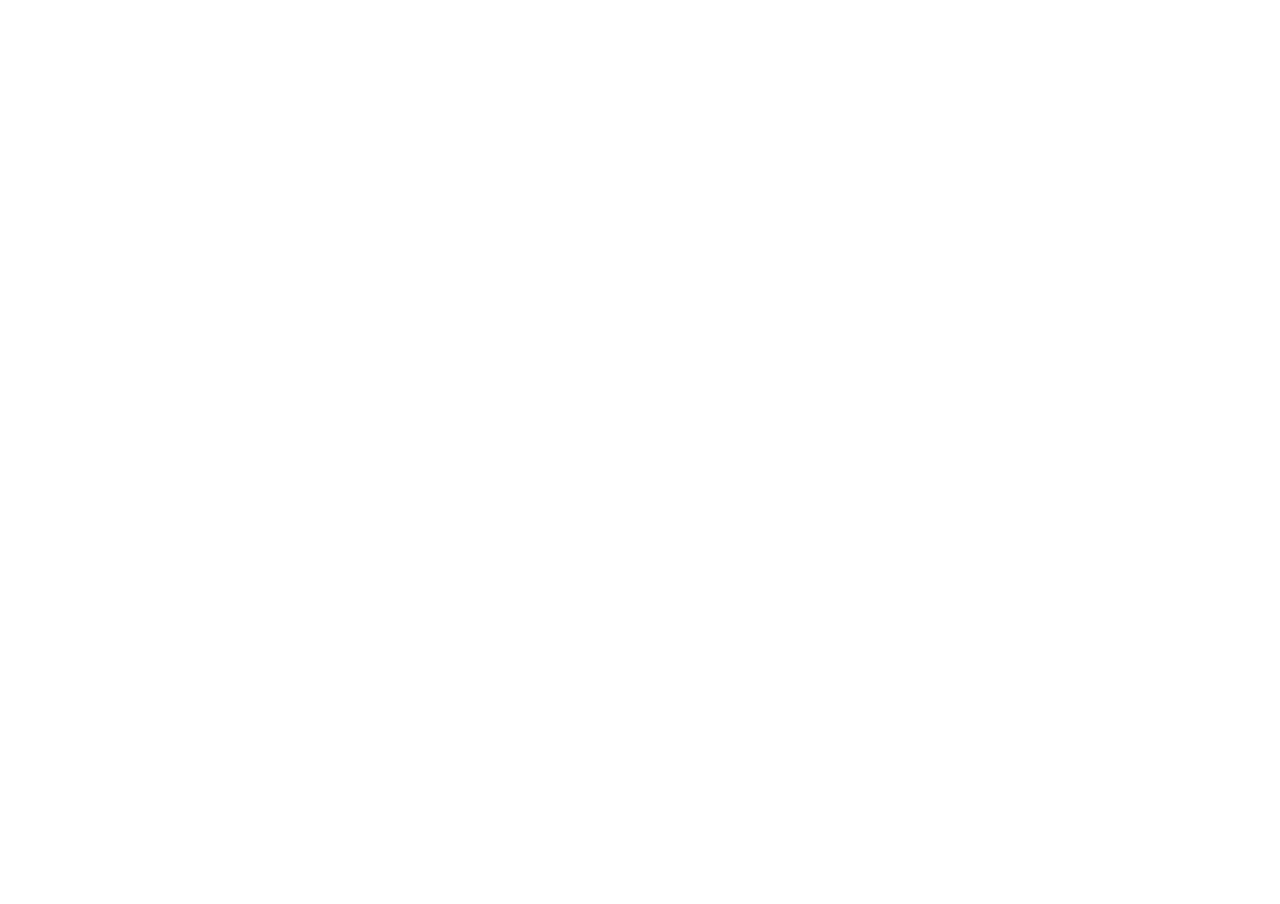
==== commit e08b9728: "Add files via upload" ====
--- a/index.html
+++ b/index.html
@@ -4,212 +4,18 @@
     <meta charset="UTF-8" />
     <meta name="viewport" content="width=device-width, initial-scale=1.0" />
     <title>Kalodata 开放平台中心 - Home</title>
-    <link rel="stylesheet" href="./styles.css?v=20260612-2" />
+    <style>
+      html,
+      body,
+      iframe {
+        width: 100%;
+        height: 100%;
+        margin: 0;
+        border: 0;
+      }
+    </style>
   </head>
   <body>
-    <header class="site-header">
-      <div class="site-header-inner">
-        <a class="brand" href="./index.html">
-          <span class="brand-logo">K</span>
-          <span class="brand-text">
-            <strong data-i18n="brand.title">Kalodata Data Open Center</strong>
-            <span data-i18n="brand.sub">开放平台中心</span>
-          </span>
-        </a>
-        <nav class="top-nav">
-          <a class="active" href="./index.html" data-i18n="nav.home">Home</a>
-          <a href="./docs.html" data-i18n="nav.docs">API 文档</a>
-          <a href="./pricing.html" data-i18n="nav.pricing">定价</a>
-          <a href="./center.html" data-i18n="nav.center">个人中心</a>
-          <span class="global-controls">
-            <select id="global-language" aria-label="language"></select>
-          </span>
-          <button class="btn" data-i18n="action.login">登录</button>
-        </nav>
-      </div>
-    </header>
-
-    <main class="page">
-      <div class="home-wrap">
-        <section class="card hero-centered">
-          <span class="hero-tag" data-i18n="home.hero.tag">连接业务与电商数据洞察</span>
-          <h1 data-i18n="home.hero.title">一个中心，三种载体，持续开放能力</h1>
-          <p data-i18n="home.hero.desc">
-            Kalodata 数据开放中心面向品牌方、服务商和技术团队，提供标准化、可计算、可集成的 TikTok Shop
-            数据能力。你可以按业务场景选择 API、MCP、Agent 等载体接入，当前已上线 API 服务，MCP 与 Agent 即将推出。
-          </p>
-          <div class="metric-grid">
-            <article class="metric-item"><strong>20+</strong><span data-i18n="home.metric.api">当前开放 API 接口</span></article>
-            <article class="metric-item"><strong>6</strong><span data-i18n="home.metric.modules">核心数据模块</span></article>
-            <article class="metric-item"><strong>15</strong><span data-i18n="home.metric.sites">TikTok Shop 覆盖站点</span></article>
-            <article class="metric-item"><strong>99.9%</strong><span data-i18n="home.metric.sla">SLA 可用性</span></article>
-          </div>
-          <div class="hero-actions" style="justify-content: center">
-            <a class="btn primary" href="./docs.html" data-i18n="home.hero.docs">查看 API 文档</a>
-            <a class="btn" href="./pricing.html" data-i18n="home.hero.pricing">查看采购规则</a>
-          </div>
-        </section>
-
-        <section class="card center-section">
-          <div class="center-head">
-            <h2 data-i18n="home.access.title">三种接入载体，适配不同团队</h2>
-            <p data-i18n="home.access.sub">参考 open.sellersprite.com 首页结构，突出“载体选择 + 场景适配 + 上线状态”。</p>
-          </div>
-          <div class="access-grid">
-            <article class="access-card">
-              <span class="pill ok" data-i18n="home.status.available">当前可用</span>
-              <h3>API</h3>
-              <p data-i18n="home.access.api.desc">标准 HTTP + JSON 接口，适合系统集成和数据平台对接。</p>
-              <ul>
-                <li data-i18n="home.access.api.b1">6 大模块数据能力</li>
-                <li data-i18n="home.access.api.b2">榜单 + 详情双接口设计</li>
-                <li data-i18n="home.access.api.b3">按接口与调用量计费</li>
-              </ul>
-            </article>
-            <article class="access-card">
-              <span class="pill wait" data-i18n="home.status.coming">敬请期待</span>
-              <h3>MCP</h3>
-              <p data-i18n="home.access.mcp.desc">面向 AI 原生工具链，支持模型和自动化工作流直接调用数据能力。</p>
-              <ul>
-                <li data-i18n="home.access.mcp.b1">AI 工具编排接入</li>
-                <li data-i18n="home.access.mcp.b2">更低门槛的数据消费</li>
-                <li data-i18n="home.access.mcp.b3">适配智能工作流</li>
-              </ul>
-            </article>
-            <article class="access-card">
-              <span class="pill wait" data-i18n="home.status.coming">敬请期待</span>
-              <h3>Agent</h3>
-              <p data-i18n="home.access.agent.desc">面向智能分析任务，支持以自然语言完成洞察提取与业务辅助决策。</p>
-              <ul>
-                <li data-i18n="home.access.agent.b1">任务化数据分析</li>
-                <li data-i18n="home.access.agent.b2">多轮上下文协同</li>
-                <li data-i18n="home.access.agent.b3">面向运营与策略团队</li>
-              </ul>
-            </article>
-          </div>
-        </section>
-
-        <section class="card center-section">
-          <div class="center-head">
-            <h2 data-i18n="home.scenario.title">典型应用场景</h2>
-            <p data-i18n="home.scenario.sub">从选品到竞品监控，开放中心提供可持续复用的数据基础。</p>
-          </div>
-          <div class="scenario-grid">
-            <article class="scenario">
-              <h4 data-i18n="home.scenario.1.t">选品分析</h4>
-              <p data-i18n="home.scenario.1.d">结合类目与商品榜单，快速筛选高潜力商品与赛道。</p>
-            </article>
-            <article class="scenario">
-              <h4 data-i18n="home.scenario.2.t">达人合作评估</h4>
-              <p data-i18n="home.scenario.2.d">基于达人收入、曝光、粉丝结构筛选合作对象。</p>
-            </article>
-            <article class="scenario">
-              <h4 data-i18n="home.scenario.3.t">竞品追踪</h4>
-              <p data-i18n="home.scenario.3.d">监控店铺、视频、直播表现变化，支持策略调整。</p>
-            </article>
-            <article class="scenario">
-              <h4 data-i18n="home.scenario.4.t">跨市场洞察</h4>
-              <p data-i18n="home.scenario.4.d">通过 region + currency 统一参数做多国家横向对比。</p>
-            </article>
-          </div>
-        </section>
-
-        <section class="card center-section">
-          <div class="center-head">
-            <h2 data-i18n="home.compare.title">接入方式对比</h2>
-            <p data-i18n="home.compare.sub">当前开放 API，后续逐步补齐 MCP 与 Agent 服务。</p>
-          </div>
-          <div class="compare-table">
-            <table>
-              <thead>
-                <tr>
-                  <th data-i18n="home.compare.col.feature">特性</th>
-                  <th data-i18n="home.compare.col.api">API</th>
-                  <th data-i18n="home.compare.col.mcp">MCP</th>
-                  <th data-i18n="home.compare.col.agent">Agent</th>
-                </tr>
-              </thead>
-              <tbody>
-                <tr>
-                  <td data-i18n="home.compare.row.status">上线状态</td>
-                  <td data-i18n="home.status.available">已上线</td>
-                  <td data-i18n="home.status.coming">敬请期待</td>
-                  <td data-i18n="home.status.coming">敬请期待</td>
-                </tr>
-                <tr>
-                  <td data-i18n="home.compare.row.threshold">技术门槛</td>
-                  <td data-i18n="home.compare.threshold.api">中等</td>
-                  <td data-i18n="home.compare.threshold.mcp">较低</td>
-                  <td data-i18n="home.compare.threshold.agent">低</td>
-                </tr>
-                <tr>
-                  <td data-i18n="home.compare.row.integration">系统集成</td>
-                  <td data-i18n="home.compare.integration.api">支持</td>
-                  <td data-i18n="home.compare.integration.mcp">支持</td>
-                  <td data-i18n="home.compare.integration.agent">规划中</td>
-                </tr>
-                <tr>
-                  <td data-i18n="home.compare.row.nl">自然语言使用</td>
-                  <td data-i18n="home.compare.nl.api">不支持</td>
-                  <td data-i18n="home.compare.nl.mcp">支持</td>
-                  <td data-i18n="home.compare.nl.agent">支持</td>
-                </tr>
-                <tr>
-                  <td data-i18n="home.compare.row.fit">最适合</td>
-                  <td data-i18n="home.compare.fit.api">现有系统对接</td>
-                  <td data-i18n="home.compare.fit.mcp">AI 工具集成</td>
-                  <td data-i18n="home.compare.fit.agent">任务自动化分析</td>
-                </tr>
-              </tbody>
-            </table>
-          </div>
-        </section>
-
-        <section class="card center-section">
-          <div class="center-head">
-            <h2 data-i18n="home.step.title">三步开始使用（当前 API 流程）</h2>
-          </div>
-          <div class="step-grid">
-            <article class="step-card">
-              <div class="step-index">1</div>
-              <h4 data-i18n="home.step.1.t">查看文档</h4>
-              <p data-i18n="home.step.1.d">在 API 文档页确认目标接口、入参与返回字段结构。</p>
-            </article>
-            <article class="step-card">
-              <div class="step-index">2</div>
-              <h4 data-i18n="home.step.2.t">购买接口商品</h4>
-              <p data-i18n="home.step.2.d">在定价页按“接口名 + 500 次”加入购物车并完成支付。</p>
-            </article>
-            <article class="step-card">
-              <div class="step-index">3</div>
-              <h4 data-i18n="home.step.3.t">生成并复制密钥</h4>
-              <p data-i18n="home.step.3.d">前往个人中心生成一次性密钥，复制后完成系统接入。</p>
-            </article>
-          </div>
-        </section>
-
-        <section class="card center-section">
-          <div class="center-head">
-            <h2 data-i18n="home.example.title">快速示例（API）</h2>
-          </div>
-          <div class="code-sample">
-            <pre>curl -X POST https://www.kalodata.com/openapi/v1/tiktok/product/rank \
--H "secret-key: YOUR_API_KEY" \
--H "content-type: application/json;charset=UTF-8" \
--d '{"region":"US","language":"zh-CN","currency":"USD","date_range":"last7Day","page_number":1}'</pre>
-          </div>
-        </section>
-
-        <section class="card cta-band">
-          <h2 data-i18n="home.cta.title">准备好开始了吗？</h2>
-          <p data-i18n="home.cta.desc">立即查看 API 文档并采购接口商品，开启你的数据接入流程。</p>
-          <div class="hero-actions" style="justify-content: center; margin-top: 14px">
-            <a class="btn primary" href="./docs.html" data-i18n="home.cta.docs">进入 API 文档</a>
-            <a class="btn" href="./center.html" data-i18n="home.cta.center">前往个人中心</a>
-          </div>
-        </section>
-      </div>
-    </main>
-    <script src="./app.js?v=20260612-6"></script>
+    <iframe src="../index.html" title="home-1to1"></iframe>
   </body>
 </html>
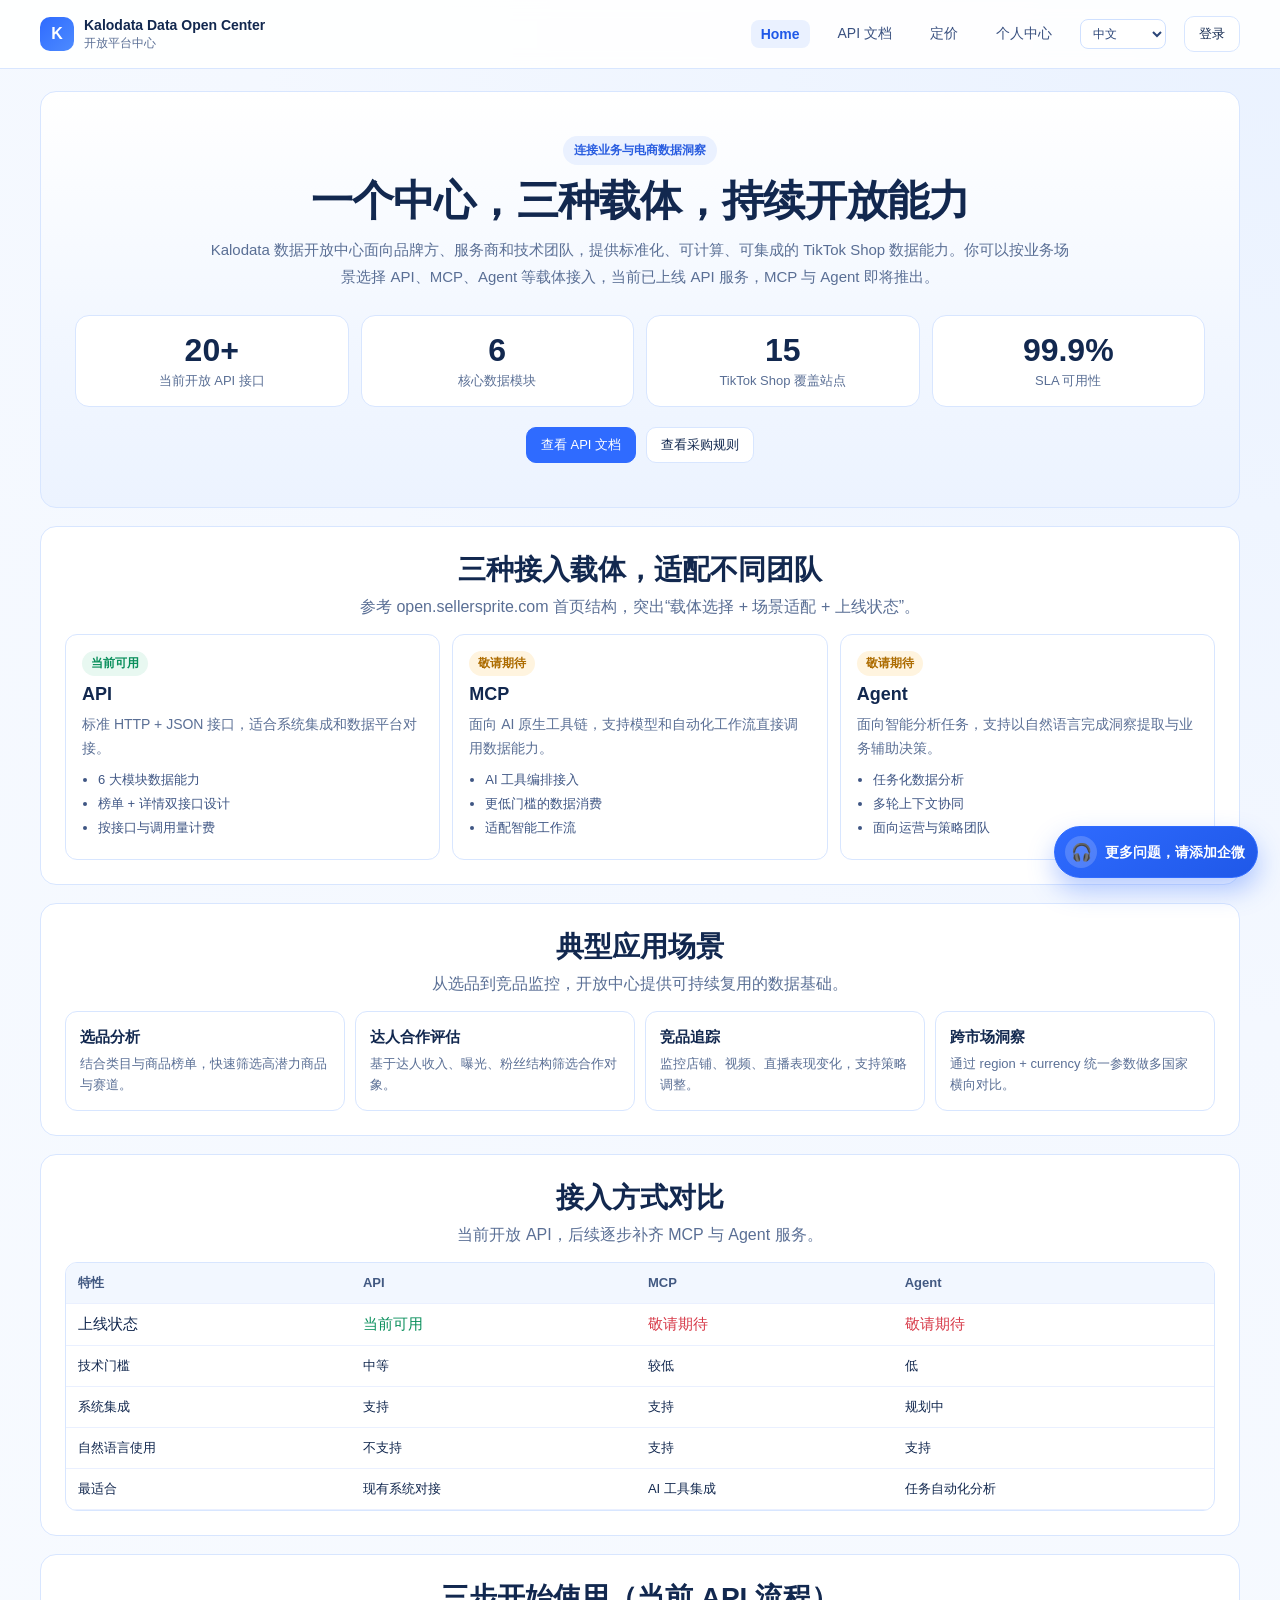
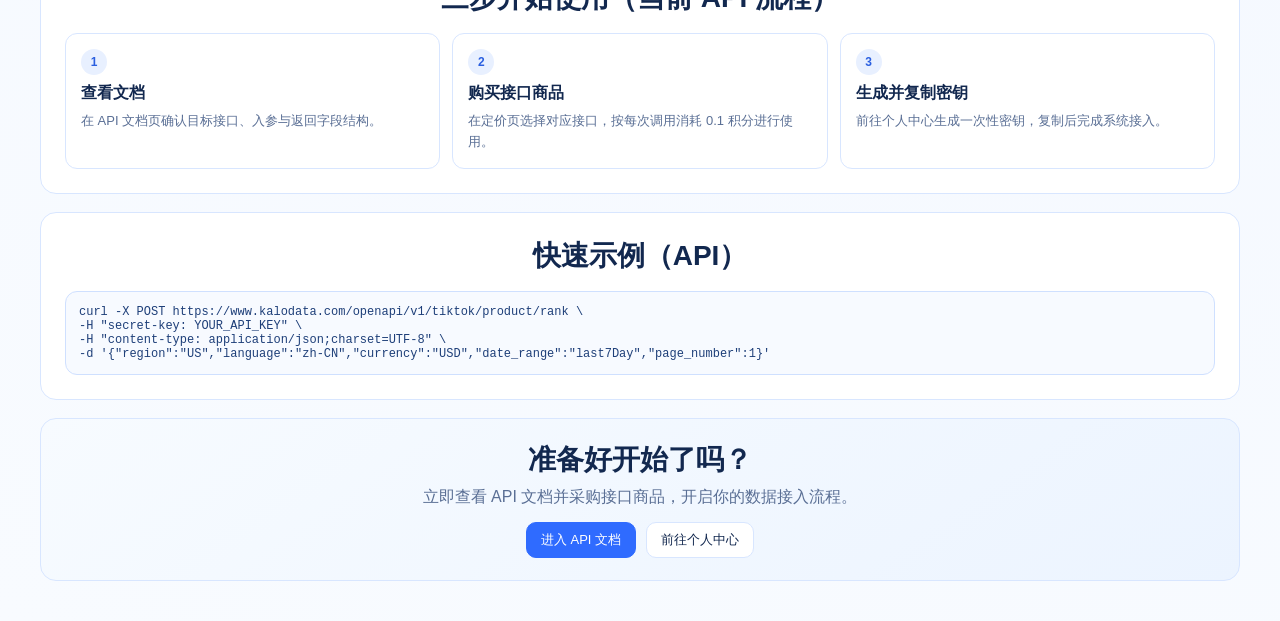
==== commit 0a87dd9c: "Add files via upload" ====
--- a/index.html
+++ b/index.html
@@ -1,21 +1,215 @@
-<!doctype html>
-<html lang="zh-CN">
-  <head>
-    <meta charset="UTF-8" />
-    <meta name="viewport" content="width=device-width, initial-scale=1.0" />
-    <title>Kalodata 开放平台中心 - Home</title>
-    <style>
-      html,
-      body,
-      iframe {
-        width: 100%;
-        height: 100%;
-        margin: 0;
-        border: 0;
-      }
-    </style>
-  </head>
-  <body>
-    <iframe src="../index.html" title="home-1to1"></iframe>
-  </body>
-</html>
+<!doctype html>
+<html lang="zh-CN">
+  <head>
+    <meta charset="UTF-8" />
+    <meta name="viewport" content="width=device-width, initial-scale=1.0" />
+    <title>Kalodata 开放平台中心 - Home</title>
+    <link rel="stylesheet" href="./styles.css?v=20260612-2" />
+  </head>
+  <body>
+    <header class="site-header">
+      <div class="site-header-inner">
+        <a class="brand" href="./index.html">
+          <span class="brand-logo">K</span>
+          <span class="brand-text">
+            <strong data-i18n="brand.title">Kalodata Data Open Center</strong>
+            <span data-i18n="brand.sub">开放平台中心</span>
+          </span>
+        </a>
+        <nav class="top-nav">
+          <a class="active" href="./index.html" data-i18n="nav.home">Home</a>
+          <a href="./docs.html" data-i18n="nav.docs">API 文档</a>
+          <a href="./pricing.html" data-i18n="nav.pricing">定价</a>
+          <a href="./center.html" data-i18n="nav.center">个人中心</a>
+          <span class="global-controls">
+            <select id="global-language" aria-label="language"></select>
+          </span>
+          <button class="btn" data-i18n="action.login">登录</button>
+        </nav>
+      </div>
+    </header>
+
+    <main class="page">
+      <div class="home-wrap">
+        <section class="card hero-centered">
+          <span class="hero-tag" data-i18n="home.hero.tag">连接业务与电商数据洞察</span>
+          <h1 data-i18n="home.hero.title">一个中心，三种载体，持续开放能力</h1>
+          <p data-i18n="home.hero.desc">
+            Kalodata 数据开放中心面向品牌方、服务商和技术团队，提供标准化、可计算、可集成的 TikTok Shop
+            数据能力。你可以按业务场景选择 API、MCP、Agent 等载体接入，当前已上线 API 服务，MCP 与 Agent 即将推出。
+          </p>
+          <div class="metric-grid">
+            <article class="metric-item"><strong>20+</strong><span data-i18n="home.metric.api">当前开放 API 接口</span></article>
+            <article class="metric-item"><strong>6</strong><span data-i18n="home.metric.modules">核心数据模块</span></article>
+            <article class="metric-item"><strong>15</strong><span data-i18n="home.metric.sites">TikTok Shop 覆盖站点</span></article>
+            <article class="metric-item"><strong>99.9%</strong><span data-i18n="home.metric.sla">SLA 可用性</span></article>
+          </div>
+          <div class="hero-actions" style="justify-content: center">
+            <a class="btn primary" href="./docs.html" data-i18n="home.hero.docs">查看 API 文档</a>
+            <a class="btn" href="./pricing.html" data-i18n="home.hero.pricing">查看采购规则</a>
+          </div>
+        </section>
+
+        <section class="card center-section">
+          <div class="center-head">
+            <h2 data-i18n="home.access.title">三种接入载体，适配不同团队</h2>
+            <p data-i18n="home.access.sub">参考 open.sellersprite.com 首页结构，突出“载体选择 + 场景适配 + 上线状态”。</p>
+          </div>
+          <div class="access-grid">
+            <article class="access-card">
+              <span class="pill ok" data-i18n="home.status.available">当前可用</span>
+              <h3>API</h3>
+              <p data-i18n="home.access.api.desc">标准 HTTP + JSON 接口，适合系统集成和数据平台对接。</p>
+              <ul>
+                <li data-i18n="home.access.api.b1">6 大模块数据能力</li>
+                <li data-i18n="home.access.api.b2">榜单 + 详情双接口设计</li>
+                <li data-i18n="home.access.api.b3">按接口与调用量计费</li>
+              </ul>
+            </article>
+            <article class="access-card">
+              <span class="pill wait" data-i18n="home.status.coming">敬请期待</span>
+              <h3>MCP</h3>
+              <p data-i18n="home.access.mcp.desc">面向 AI 原生工具链，支持模型和自动化工作流直接调用数据能力。</p>
+              <ul>
+                <li data-i18n="home.access.mcp.b1">AI 工具编排接入</li>
+                <li data-i18n="home.access.mcp.b2">更低门槛的数据消费</li>
+                <li data-i18n="home.access.mcp.b3">适配智能工作流</li>
+              </ul>
+            </article>
+            <article class="access-card">
+              <span class="pill wait" data-i18n="home.status.coming">敬请期待</span>
+              <h3>Agent</h3>
+              <p data-i18n="home.access.agent.desc">面向智能分析任务，支持以自然语言完成洞察提取与业务辅助决策。</p>
+              <ul>
+                <li data-i18n="home.access.agent.b1">任务化数据分析</li>
+                <li data-i18n="home.access.agent.b2">多轮上下文协同</li>
+                <li data-i18n="home.access.agent.b3">面向运营与策略团队</li>
+              </ul>
+            </article>
+          </div>
+        </section>
+
+        <section class="card center-section">
+          <div class="center-head">
+            <h2 data-i18n="home.scenario.title">典型应用场景</h2>
+            <p data-i18n="home.scenario.sub">从选品到竞品监控，开放中心提供可持续复用的数据基础。</p>
+          </div>
+          <div class="scenario-grid">
+            <article class="scenario">
+              <h4 data-i18n="home.scenario.1.t">选品分析</h4>
+              <p data-i18n="home.scenario.1.d">结合类目与商品榜单，快速筛选高潜力商品与赛道。</p>
+            </article>
+            <article class="scenario">
+              <h4 data-i18n="home.scenario.2.t">达人合作评估</h4>
+              <p data-i18n="home.scenario.2.d">基于达人收入、曝光、粉丝结构筛选合作对象。</p>
+            </article>
+            <article class="scenario">
+              <h4 data-i18n="home.scenario.3.t">竞品追踪</h4>
+              <p data-i18n="home.scenario.3.d">监控店铺、视频、直播表现变化，支持策略调整。</p>
+            </article>
+            <article class="scenario">
+              <h4 data-i18n="home.scenario.4.t">跨市场洞察</h4>
+              <p data-i18n="home.scenario.4.d">通过 region + currency 统一参数做多国家横向对比。</p>
+            </article>
+          </div>
+        </section>
+
+        <section class="card center-section">
+          <div class="center-head">
+            <h2 data-i18n="home.compare.title">接入方式对比</h2>
+            <p data-i18n="home.compare.sub">当前开放 API，后续逐步补齐 MCP 与 Agent 服务。</p>
+          </div>
+          <div class="compare-table">
+            <table>
+              <thead>
+                <tr>
+                  <th data-i18n="home.compare.col.feature">特性</th>
+                  <th data-i18n="home.compare.col.api">API</th>
+                  <th data-i18n="home.compare.col.mcp">MCP</th>
+                  <th data-i18n="home.compare.col.agent">Agent</th>
+                </tr>
+              </thead>
+              <tbody>
+                <tr>
+                  <td data-i18n="home.compare.row.status">上线状态</td>
+                  <td data-i18n="home.status.available">已上线</td>
+                  <td data-i18n="home.status.coming">敬请期待</td>
+                  <td data-i18n="home.status.coming">敬请期待</td>
+                </tr>
+                <tr>
+                  <td data-i18n="home.compare.row.threshold">技术门槛</td>
+                  <td data-i18n="home.compare.threshold.api">中等</td>
+                  <td data-i18n="home.compare.threshold.mcp">较低</td>
+                  <td data-i18n="home.compare.threshold.agent">低</td>
+                </tr>
+                <tr>
+                  <td data-i18n="home.compare.row.integration">系统集成</td>
+                  <td data-i18n="home.compare.integration.api">支持</td>
+                  <td data-i18n="home.compare.integration.mcp">支持</td>
+                  <td data-i18n="home.compare.integration.agent">规划中</td>
+                </tr>
+                <tr>
+                  <td data-i18n="home.compare.row.nl">自然语言使用</td>
+                  <td data-i18n="home.compare.nl.api">不支持</td>
+                  <td data-i18n="home.compare.nl.mcp">支持</td>
+                  <td data-i18n="home.compare.nl.agent">支持</td>
+                </tr>
+                <tr>
+                  <td data-i18n="home.compare.row.fit">最适合</td>
+                  <td data-i18n="home.compare.fit.api">现有系统对接</td>
+                  <td data-i18n="home.compare.fit.mcp">AI 工具集成</td>
+                  <td data-i18n="home.compare.fit.agent">任务自动化分析</td>
+                </tr>
+              </tbody>
+            </table>
+          </div>
+        </section>
+
+        <section class="card center-section">
+          <div class="center-head">
+            <h2 data-i18n="home.step.title">三步开始使用（当前 API 流程）</h2>
+          </div>
+          <div class="step-grid">
+            <article class="step-card">
+              <div class="step-index">1</div>
+              <h4 data-i18n="home.step.1.t">查看文档</h4>
+              <p data-i18n="home.step.1.d">在 API 文档页确认目标接口、入参与返回字段结构。</p>
+            </article>
+            <article class="step-card">
+              <div class="step-index">2</div>
+              <h4 data-i18n="home.step.2.t">购买接口商品</h4>
+              <p data-i18n="home.step.2.d">在定价页按“接口名 + 500 次”加入购物车并完成支付。</p>
+            </article>
+            <article class="step-card">
+              <div class="step-index">3</div>
+              <h4 data-i18n="home.step.3.t">生成并复制密钥</h4>
+              <p data-i18n="home.step.3.d">前往个人中心生成一次性密钥，复制后完成系统接入。</p>
+            </article>
+          </div>
+        </section>
+
+        <section class="card center-section">
+          <div class="center-head">
+            <h2 data-i18n="home.example.title">快速示例（API）</h2>
+          </div>
+          <div class="code-sample">
+            <pre>curl -X POST https://www.kalodata.com/openapi/v1/tiktok/product/rank \
+-H "secret-key: YOUR_API_KEY" \
+-H "content-type: application/json;charset=UTF-8" \
+-d '{"region":"US","language":"zh-CN","currency":"USD","date_range":"last7Day","page_number":1}'</pre>
+          </div>
+        </section>
+
+        <section class="card cta-band">
+          <h2 data-i18n="home.cta.title">准备好开始了吗？</h2>
+          <p data-i18n="home.cta.desc">立即查看 API 文档并采购接口商品，开启你的数据接入流程。</p>
+          <div class="hero-actions" style="justify-content: center; margin-top: 14px">
+            <a class="btn primary" href="./docs.html" data-i18n="home.cta.docs">进入 API 文档</a>
+            <a class="btn" href="./center.html" data-i18n="home.cta.center">前往个人中心</a>
+          </div>
+        </section>
+      </div>
+    </main>
+    <script src="./app.js?v=20260612-6"></script>
+  </body>
+</html>
--- a/styles.css
+++ b/styles.css
@@ -0,0 +1,1268 @@
+:root {
+  --bg: #f4f8ff;
+  --surface: #ffffff;
+  --surface-soft: #f7faff;
+  --line: #d8e6ff;
+  --text: #12284f;
+  --muted: #5a6f95;
+  --primary: #2f6bff;
+  --primary-strong: #1f58e8;
+  --primary-soft: #eaf1ff;
+  --success: #0a8f5c;
+  --warning: #db8a00;
+}
+
+* {
+  box-sizing: border-box;
+}
+
+html,
+body {
+  margin: 0;
+  padding: 0;
+}
+
+body {
+  font-family: "Inter", "Segoe UI", "PingFang SC", "Microsoft YaHei", sans-serif;
+  color: var(--text);
+  background: radial-gradient(circle at top right, #eaf2ff 0%, #f4f8ff 40%, #f8fbff 100%);
+}
+
+a {
+  color: inherit;
+  text-decoration: none;
+}
+
+.site-header {
+  position: sticky;
+  top: 0;
+  z-index: 40;
+  border-bottom: 1px solid var(--line);
+  background: rgba(255, 255, 255, 0.9);
+  backdrop-filter: blur(8px);
+}
+
+.site-header-inner {
+  max-width: 1240px;
+  margin: 0 auto;
+  height: 68px;
+  display: flex;
+  align-items: center;
+  justify-content: space-between;
+  padding: 0 20px;
+}
+
+.brand {
+  display: flex;
+  align-items: center;
+  gap: 10px;
+}
+
+.brand-logo {
+  width: 34px;
+  height: 34px;
+  border-radius: 10px;
+  display: grid;
+  place-items: center;
+  background: linear-gradient(135deg, #2f6bff, #4d8bff);
+  color: #fff;
+  font-weight: 700;
+}
+
+.brand-text {
+  line-height: 1.1;
+}
+
+.brand-text strong {
+  display: block;
+  font-size: 14px;
+}
+
+.brand-text span {
+  color: var(--muted);
+  font-size: 12px;
+}
+
+.top-nav {
+  display: flex;
+  align-items: center;
+  gap: 18px;
+  color: #3a5180;
+  font-size: 14px;
+}
+
+.top-nav a {
+  padding: 6px 10px;
+  border-radius: 8px;
+}
+
+.top-nav a.active {
+  background: var(--primary-soft);
+  color: var(--primary-strong);
+  font-weight: 600;
+}
+
+.global-controls {
+  display: inline-flex;
+  align-items: center;
+  gap: 6px;
+}
+
+.global-controls select {
+  border: 1px solid #cfe0ff;
+  border-radius: 8px;
+  padding: 6px 8px;
+  background: #fff;
+  color: #2b4578;
+  font-size: 12px;
+}
+
+.btn {
+  border: 1px solid var(--line);
+  background: #fff;
+  color: var(--text);
+  border-radius: 10px;
+  padding: 8px 14px;
+  font-size: 13px;
+  cursor: pointer;
+}
+
+.btn.primary {
+  background: var(--primary);
+  border-color: var(--primary);
+  color: #fff;
+}
+
+.btn.primary:hover {
+  background: var(--primary-strong);
+}
+
+.page {
+  max-width: 1240px;
+  margin: 0 auto;
+  padding: 22px 20px 40px;
+}
+
+.card {
+  background: var(--surface);
+  border: 1px solid var(--line);
+  border-radius: 16px;
+}
+
+.hero {
+  padding: 28px;
+  background: linear-gradient(145deg, #ffffff 0%, #f2f7ff 70%, #e8f1ff 100%);
+}
+
+.hero-tag {
+  display: inline-flex;
+  padding: 6px 11px;
+  border-radius: 999px;
+  font-size: 12px;
+  font-weight: 600;
+  color: #295de0;
+  background: #eaf1ff;
+}
+
+.hero h1 {
+  font-size: 34px;
+  margin: 14px 0 8px;
+  line-height: 1.2;
+}
+
+.hero p {
+  margin: 0;
+  color: var(--muted);
+  line-height: 1.75;
+}
+
+.hero-actions {
+  margin-top: 20px;
+  display: flex;
+  gap: 10px;
+}
+
+.grid {
+  display: grid;
+  gap: 14px;
+}
+
+.grid-4 {
+  grid-template-columns: repeat(4, minmax(0, 1fr));
+}
+
+.grid-3 {
+  grid-template-columns: repeat(3, minmax(0, 1fr));
+}
+
+.stat {
+  padding: 16px;
+}
+
+.stat strong {
+  display: block;
+  font-size: 26px;
+  margin-bottom: 4px;
+}
+
+.stat span {
+  color: var(--muted);
+  font-size: 13px;
+}
+
+.section {
+  margin-top: 16px;
+}
+
+.section-title {
+  font-size: 20px;
+  margin: 0 0 10px;
+}
+
+.section-sub {
+  margin: 0 0 14px;
+  color: var(--muted);
+  font-size: 14px;
+}
+
+.feature {
+  padding: 16px;
+}
+
+.feature h3 {
+  margin: 2px 0 8px;
+  font-size: 17px;
+}
+
+.feature p {
+  margin: 0;
+  line-height: 1.7;
+  color: var(--muted);
+  font-size: 14px;
+}
+
+.doc-layout {
+  display: grid;
+  grid-template-columns: 280px 1fr;
+  gap: 16px;
+}
+
+.doc-sidebar {
+  position: sticky;
+  top: 90px;
+  height: calc(100vh - 110px);
+  overflow: auto;
+  padding: 14px;
+}
+
+.doc-sidebar h3 {
+  margin: 0 0 10px;
+  font-size: 14px;
+  color: var(--muted);
+}
+
+.doc-group {
+  margin-bottom: 14px;
+}
+
+.doc-group-title {
+  font-size: 13px;
+  font-weight: 700;
+  margin: 0 0 8px;
+}
+
+.doc-link {
+  width: 100%;
+  text-align: left;
+  border: none;
+  background: transparent;
+  border-radius: 8px;
+  padding: 9px 10px;
+  color: #344a75;
+  font-size: 13px;
+  cursor: pointer;
+}
+
+.doc-link:hover {
+  background: var(--primary-soft);
+}
+
+.doc-link.active {
+  background: var(--primary-soft);
+  color: var(--primary-strong);
+  font-weight: 600;
+}
+
+.doc-content {
+  padding: 18px;
+}
+
+.endpoint-title {
+  font-size: 24px;
+  margin: 0 0 8px;
+}
+
+.endpoint-meta {
+  margin: 0;
+  color: var(--muted);
+  font-size: 14px;
+}
+
+.chip {
+  display: inline-flex;
+  border-radius: 8px;
+  padding: 5px 9px;
+  font-size: 12px;
+  font-weight: 600;
+  margin-right: 6px;
+}
+
+.chip.method {
+  background: #dbe8ff;
+  color: #2557d1;
+}
+
+.chip.route {
+  background: #edf4ff;
+  color: #2e4f88;
+  font-family: "Consolas", monospace;
+}
+
+.callout {
+  margin-top: 14px;
+  border: 1px solid var(--line);
+  background: var(--surface-soft);
+  border-radius: 12px;
+  padding: 12px;
+}
+
+.callout strong {
+  font-size: 13px;
+  color: #23467f;
+}
+
+.callout p {
+  margin: 6px 0 0;
+  color: var(--muted);
+  line-height: 1.65;
+  font-size: 13px;
+}
+
+.block {
+  margin-top: 16px;
+}
+
+.block h3 {
+  margin: 0 0 8px;
+  font-size: 16px;
+}
+
+.table-wrap {
+  border: 1px solid var(--line);
+  border-radius: 12px;
+  overflow: auto;
+}
+
+table {
+  width: 100%;
+  border-collapse: collapse;
+  min-width: 680px;
+}
+
+th,
+td {
+  padding: 11px 12px;
+  border-bottom: 1px solid #eaf0ff;
+  text-align: left;
+  font-size: 13px;
+}
+
+th {
+  font-weight: 600;
+  background: var(--surface-soft);
+  color: #425982;
+}
+
+.mono {
+  font-family: "Consolas", monospace;
+}
+
+.debug-actions {
+  margin-top: 10px;
+}
+
+.debug-response-wrap {
+  margin-top: 12px;
+}
+
+.debug-response-wrap p,
+#debug-request-label {
+  margin: 0 0 6px;
+  font-size: 13px;
+  color: #425982;
+}
+
+.pricing-grid {
+  display: grid;
+  grid-template-columns: 1fr 1fr;
+  gap: 14px;
+}
+
+.price-card {
+  padding: 16px;
+}
+
+.price-card h3 {
+  margin: 0 0 8px;
+  font-size: 18px;
+}
+
+.price-card p {
+  margin: 0;
+  color: var(--muted);
+  font-size: 14px;
+  line-height: 1.65;
+}
+
+.price {
+  margin: 12px 0;
+  font-size: 30px;
+  font-weight: 700;
+}
+
+.price small {
+  font-size: 14px;
+  color: var(--muted);
+  font-weight: 500;
+}
+
+.formula {
+  margin-top: 12px;
+  border: 1px dashed #c7d9ff;
+  border-radius: 10px;
+  padding: 10px 12px;
+  color: #325383;
+  background: #f8fbff;
+  font-size: 13px;
+  line-height: 1.65;
+}
+
+.fields {
+  display: grid;
+  grid-template-columns: 1fr 1fr;
+  gap: 10px;
+  margin-top: 12px;
+}
+
+.field label {
+  display: block;
+  font-size: 12px;
+  color: #4f668f;
+  margin-bottom: 6px;
+}
+
+.field input,
+.field select {
+  width: 100%;
+  border: 1px solid #cfe0ff;
+  border-radius: 10px;
+  padding: 10px;
+  font-size: 13px;
+  background: #fbfdff;
+}
+
+.result {
+  margin-top: 12px;
+  padding: 10px 12px;
+  border-radius: 10px;
+  background: #edf4ff;
+  color: #2854a4;
+  font-size: 13px;
+}
+
+.account-layout {
+  display: grid;
+  grid-template-columns: 1.1fr 1fr;
+  gap: 14px;
+}
+
+.panel-body {
+  padding: 16px;
+}
+
+.panel-body h3 {
+  margin: 0 0 10px;
+  font-size: 18px;
+}
+
+.list {
+  margin: 0;
+  padding-left: 16px;
+  color: var(--muted);
+}
+
+.list li {
+  margin-bottom: 8px;
+}
+
+.key-box {
+  border: 1px dashed #bdd2ff;
+  border-radius: 10px;
+  padding: 10px;
+  font-family: "Consolas", monospace;
+  font-size: 13px;
+  color: #2f4c83;
+  background: #f8fbff;
+}
+
+.status-ok {
+  color: var(--success);
+  font-size: 12px;
+}
+
+.status-warn {
+  color: var(--warning);
+  font-size: 12px;
+}
+
+.pill {
+  display: inline-flex;
+  align-items: center;
+  border-radius: 999px;
+  padding: 4px 9px;
+  font-size: 12px;
+  font-weight: 600;
+  margin-right: 6px;
+}
+
+.pill.ok {
+  background: #e8f8f1;
+  color: #0a8f5c;
+}
+
+.pill.wait {
+  background: #fff4df;
+  color: #ad6c00;
+}
+
+.compare-table tbody tr:first-child td {
+  font-size: 15px;
+}
+
+.compare-table tbody tr:first-child td:nth-child(2) {
+  color: #0a8f5c;
+}
+
+.compare-table tbody tr:first-child td:nth-child(3),
+.compare-table tbody tr:first-child td:nth-child(4) {
+  color: #d73a49;
+}
+
+.steps {
+  margin-top: 14px;
+  padding-left: 16px;
+  color: var(--muted);
+}
+
+.steps li {
+  margin-bottom: 8px;
+  line-height: 1.65;
+}
+
+.product-card {
+  padding: 16px;
+  min-height: 210px;
+}
+
+.product-card h3 {
+  margin: 0 0 8px;
+  font-size: 16px;
+}
+
+.product-meta {
+  color: var(--muted);
+  font-size: 13px;
+}
+
+.product-footer {
+  margin-top: 12px;
+  display: flex;
+  align-items: center;
+  justify-content: space-between;
+}
+
+.product-grid {
+  display: grid;
+  grid-template-columns: repeat(2, minmax(0, 1fr));
+  gap: 16px;
+}
+
+.qty-control {
+  display: inline-flex;
+  border: 1px solid #cfe0ff;
+  border-radius: 10px;
+  overflow: hidden;
+  background: #fff;
+}
+
+.qty-control button {
+  width: 28px;
+  border: none;
+  background: #f2f7ff;
+  color: #2d4d87;
+  cursor: pointer;
+}
+
+.qty-control span {
+  display: grid;
+  place-items: center;
+  width: 34px;
+  font-size: 13px;
+}
+
+.pricing-layout {
+  display: grid;
+  grid-template-columns: 1.5fr 1fr;
+  gap: 14px;
+}
+
+.cart {
+  padding: 16px;
+  position: sticky;
+  top: 90px;
+  height: fit-content;
+}
+
+.cart h3 {
+  margin: 0 0 10px;
+}
+
+.cart-list {
+  margin: 0;
+  padding: 0;
+  list-style: none;
+}
+
+.cart-list li {
+  display: flex;
+  justify-content: space-between;
+  gap: 10px;
+  padding: 9px 0;
+  border-bottom: 1px solid #edf2ff;
+  font-size: 13px;
+}
+
+.cart-total {
+  margin-top: 12px;
+  font-size: 14px;
+  color: #2a467e;
+}
+
+.agreement-step {
+  margin-top: 10px;
+  padding-top: 10px;
+  border-top: 1px dashed #d7e5ff;
+}
+
+.agreement-link {
+  border: none;
+  background: transparent;
+  color: #2d5fd8;
+  font-size: 12px;
+  padding: 0;
+  cursor: pointer;
+  text-decoration: underline;
+}
+
+.agreement-content {
+  margin-top: 8px;
+  border: 1px solid #d8e6ff;
+  border-radius: 10px;
+  padding: 9px 10px;
+  background: #f8fbff;
+}
+
+.agreement-content strong {
+  font-size: 12px;
+  color: #294b83;
+}
+
+.agreement-content p {
+  margin: 6px 0 0;
+  font-size: 12px;
+  line-height: 1.65;
+  color: var(--muted);
+}
+
+.agreement-check {
+  margin-top: 10px;
+  display: flex;
+  gap: 8px;
+  align-items: flex-start;
+  font-size: 12px;
+  color: #3d5788;
+}
+
+.muted {
+  color: var(--muted);
+}
+
+.modal {
+  position: fixed;
+  inset: 0;
+  display: none;
+  align-items: center;
+  justify-content: center;
+  background: rgba(13, 29, 60, 0.45);
+  z-index: 80;
+}
+
+.modal.open {
+  display: flex;
+}
+
+.modal-card {
+  width: min(460px, 92vw);
+  background: #fff;
+  border-radius: 14px;
+  border: 1px solid #d4e2ff;
+  padding: 16px;
+}
+
+.modal-card h3 {
+  margin: 0 0 8px;
+}
+
+.pay-options {
+  display: grid;
+  gap: 8px;
+  margin: 12px 0;
+}
+
+.pay-option {
+  border: 1px solid #d8e6ff;
+  border-radius: 10px;
+  padding: 10px;
+  display: flex;
+  justify-content: space-between;
+  font-size: 13px;
+}
+
+.trend-panel {
+  padding: 16px;
+}
+
+.trend-svg {
+  width: 100%;
+  height: 210px;
+  border: 1px solid #dbe8ff;
+  border-radius: 10px;
+  background: #f8fbff;
+}
+
+.key-actions {
+  margin-top: 10px;
+  display: flex;
+  gap: 8px;
+}
+
+.table-pager {
+  margin-top: 10px;
+  display: flex;
+  align-items: center;
+  justify-content: space-between;
+  gap: 12px;
+  flex-wrap: wrap;
+}
+
+.table-pager .left {
+  font-size: 12px;
+  color: var(--muted);
+}
+
+.table-pager .right {
+  display: flex;
+  align-items: center;
+  gap: 8px;
+}
+
+.table-pager select {
+  border: 1px solid #cfe0ff;
+  border-radius: 8px;
+  padding: 7px 10px;
+  background: #fff;
+  color: var(--text);
+  font-size: 12px;
+}
+
+.table-toolbar {
+  margin-bottom: 10px;
+  display: flex;
+  align-items: center;
+  justify-content: space-between;
+  gap: 12px;
+  flex-wrap: wrap;
+}
+
+.table-toolbar .search {
+  width: min(320px, 100%);
+  border: 1px solid #cfe0ff;
+  border-radius: 8px;
+  padding: 8px 10px;
+  font-size: 13px;
+  background: #fff;
+  color: var(--text);
+}
+
+.home-wrap {
+  display: flex;
+  flex-direction: column;
+  gap: 18px;
+}
+
+.hero-centered {
+  padding: 44px 34px;
+  text-align: center;
+  background: linear-gradient(180deg, #ffffff 0%, #f2f7ff 58%, #ecf3ff 100%);
+}
+
+.hero-centered h1 {
+  margin: 12px 0 10px;
+  font-size: 42px;
+  line-height: 1.16;
+  letter-spacing: -0.02em;
+}
+
+.hero-centered p {
+  margin: 0 auto;
+  max-width: 860px;
+  color: var(--muted);
+  line-height: 1.85;
+  font-size: 15px;
+}
+
+.metric-grid {
+  display: grid;
+  grid-template-columns: repeat(4, minmax(0, 1fr));
+  gap: 12px;
+  margin-top: 24px;
+}
+
+.metric-item {
+  border: 1px solid var(--line);
+  border-radius: 14px;
+  padding: 16px;
+  background: #ffffff;
+}
+
+.metric-item strong {
+  font-size: 32px;
+  display: block;
+  margin-bottom: 2px;
+}
+
+.metric-item span {
+  font-size: 13px;
+  color: var(--muted);
+}
+
+.center-section {
+  padding: 24px;
+}
+
+.center-head {
+  text-align: center;
+  margin-bottom: 16px;
+}
+
+.center-head h2 {
+  margin: 0 0 8px;
+  font-size: 28px;
+}
+
+.center-head p {
+  margin: 0;
+  color: var(--muted);
+}
+
+.access-grid {
+  display: grid;
+  grid-template-columns: repeat(3, minmax(0, 1fr));
+  gap: 12px;
+}
+
+.access-card {
+  border: 1px solid var(--line);
+  border-radius: 12px;
+  background: #fff;
+  padding: 16px;
+}
+
+.access-card h3 {
+  margin: 8px 0 8px;
+  font-size: 18px;
+}
+
+.access-card p {
+  margin: 0 0 10px;
+  color: var(--muted);
+  font-size: 14px;
+  line-height: 1.7;
+}
+
+.access-card ul {
+  margin: 0;
+  padding-left: 16px;
+  color: #3f5684;
+  font-size: 13px;
+}
+
+.access-card li {
+  margin-bottom: 6px;
+}
+
+.scenario-grid {
+  display: grid;
+  grid-template-columns: repeat(4, minmax(0, 1fr));
+  gap: 10px;
+}
+
+.scenario {
+  border: 1px solid var(--line);
+  border-radius: 12px;
+  padding: 14px;
+  background: #fff;
+}
+
+.scenario h4 {
+  margin: 2px 0 6px;
+  font-size: 15px;
+}
+
+.scenario p {
+  margin: 0;
+  font-size: 13px;
+  color: var(--muted);
+  line-height: 1.65;
+}
+
+.compare-table {
+  border: 1px solid var(--line);
+  border-radius: 12px;
+  overflow: auto;
+  background: #fff;
+}
+
+.compare-table table {
+  min-width: 760px;
+}
+
+.compare-table th {
+  background: #f2f7ff;
+}
+
+.step-grid {
+  display: grid;
+  grid-template-columns: repeat(3, minmax(0, 1fr));
+  gap: 12px;
+}
+
+.step-card {
+  border: 1px solid var(--line);
+  border-radius: 12px;
+  background: #fff;
+  padding: 15px;
+}
+
+.step-index {
+  width: 26px;
+  height: 26px;
+  border-radius: 999px;
+  background: #e8f0ff;
+  color: #2a5fe0;
+  display: grid;
+  place-items: center;
+  font-size: 12px;
+  font-weight: 700;
+  margin-bottom: 8px;
+}
+
+.step-card h4 {
+  margin: 0 0 6px;
+  font-size: 16px;
+}
+
+.step-card p {
+  margin: 0;
+  color: var(--muted);
+  font-size: 13px;
+  line-height: 1.65;
+}
+
+.code-sample {
+  border: 1px solid #cfe0ff;
+  border-radius: 12px;
+  background: #f7faff;
+  padding: 13px;
+}
+
+.code-sample pre {
+  margin: 0;
+  white-space: pre-wrap;
+  font-family: "Consolas", "SFMono-Regular", monospace;
+  color: #1e3f79;
+  font-size: 12px;
+}
+
+.cta-band {
+  padding: 22px;
+  text-align: center;
+  background: linear-gradient(145deg, #f7fbff 0%, #ecf4ff 100%);
+}
+
+.cta-band h2 {
+  margin: 0 0 8px;
+  font-size: 28px;
+}
+
+.cta-band p {
+  margin: 0;
+  color: var(--muted);
+}
+
+.kdc-support-fab {
+  position: fixed;
+  right: 22px;
+  bottom: 22px;
+  min-height: 52px;
+  max-width: min(320px, calc(100vw - 28px));
+  padding: 8px 12px 8px 10px;
+  border: 1px solid #2f6bff;
+  border-radius: 999px;
+  background: linear-gradient(145deg, #2f6bff, #1f58e8);
+  color: #fff;
+  font-size: 14px;
+  cursor: pointer;
+  z-index: 120;
+  box-shadow: 0 12px 26px rgba(47, 107, 255, 0.35);
+  display: inline-flex;
+  align-items: center;
+  gap: 8px;
+}
+
+.kdc-support-fab-icon {
+  width: 32px;
+  height: 32px;
+  border-radius: 999px;
+  background: rgba(255, 255, 255, 0.18);
+  display: inline-flex;
+  align-items: center;
+  justify-content: center;
+  font-size: 17px;
+  flex-shrink: 0;
+}
+
+.kdc-support-fab-text {
+  white-space: nowrap;
+  font-weight: 600;
+  line-height: 1.2;
+}
+
+.kdc-support-modal {
+  position: fixed;
+  inset: 0;
+  display: none;
+  align-items: center;
+  justify-content: center;
+  background: rgba(12, 28, 56, 0.45);
+  z-index: 125;
+}
+
+.kdc-support-modal.open {
+  display: flex;
+}
+
+.kdc-support-card {
+  width: min(560px, 94vw);
+  background: #fff;
+  border: 1px solid #d4e2ff;
+  border-radius: 16px;
+  padding: 16px;
+}
+
+.kdc-support-card h3 {
+  margin: 0;
+  font-size: 20px;
+}
+
+.kdc-support-sub {
+  margin: 8px 0 12px;
+  color: var(--muted);
+  font-size: 13px;
+}
+
+.kdc-support-card-qr {
+  width: min(360px, 92vw);
+  text-align: center;
+}
+
+.kdc-support-qr-wrap {
+  display: grid;
+  place-items: center;
+  min-height: 220px;
+}
+
+.kdc-support-qr-image {
+  width: min(220px, 64vw);
+  height: auto;
+  aspect-ratio: 1 / 1;
+  border-radius: 10px;
+  border: 1px solid #d8e5ff;
+  background: #fff;
+}
+
+.kdc-support-qr-fallback {
+  margin: 8px 0 0;
+  font-size: 12px;
+}
+
+.kdc-support-qr-tip {
+  margin: 10px 0 0;
+  font-size: 12px;
+  color: var(--muted);
+}
+
+.kdc-support-grid {
+  display: grid;
+  grid-template-columns: 1fr 1fr;
+  gap: 10px;
+}
+
+.kdc-support-field.full {
+  grid-column: 1 / -1;
+}
+
+.kdc-support-field label {
+  display: block;
+  font-size: 12px;
+  color: #4f668f;
+  margin-bottom: 6px;
+}
+
+.kdc-support-field input,
+.kdc-support-field select,
+.kdc-support-field textarea {
+  width: 100%;
+  border: 1px solid #cfe0ff;
+  border-radius: 10px;
+  padding: 9px 10px;
+  font-size: 13px;
+  background: #fbfdff;
+  color: var(--text);
+}
+
+.kdc-support-field textarea {
+  min-height: 96px;
+  resize: vertical;
+}
+
+.kdc-support-status {
+  margin: 10px 0 0;
+  font-size: 13px;
+}
+
+.kdc-support-actions {
+  margin-top: 12px;
+  display: flex;
+  justify-content: flex-end;
+  gap: 8px;
+}
+
+.kdc-support-card-qr .kdc-support-actions {
+  justify-content: center;
+}
+
+@media (max-width: 1060px) {
+  .doc-layout,
+  .account-layout,
+  .pricing-grid,
+  .pricing-layout {
+    grid-template-columns: 1fr;
+  }
+
+  .metric-grid,
+  .access-grid,
+  .step-grid {
+    grid-template-columns: 1fr 1fr;
+  }
+
+  .scenario-grid {
+    grid-template-columns: 1fr 1fr;
+  }
+
+  .product-grid {
+    grid-template-columns: 1fr;
+  }
+
+  .doc-sidebar {
+    position: static;
+    height: auto;
+  }
+
+  .grid-4,
+  .grid-3,
+  .fields {
+    grid-template-columns: 1fr 1fr;
+  }
+
+  .kdc-support-grid {
+    grid-template-columns: 1fr;
+  }
+}
+
+@media (max-width: 760px) {
+  .top-nav {
+    gap: 8px;
+    font-size: 12px;
+  }
+
+  .grid-4,
+  .grid-3,
+  .fields {
+    grid-template-columns: 1fr;
+  }
+
+  .hero h1 {
+    font-size: 28px;
+  }
+
+  .hero-centered h1 {
+    font-size: 32px;
+  }
+
+  .metric-grid,
+  .access-grid,
+  .scenario-grid,
+  .step-grid {
+    grid-template-columns: 1fr;
+  }
+
+  .product-grid {
+    gap: 12px;
+  }
+
+  .kdc-support-fab {
+    right: 14px;
+    bottom: 14px;
+    max-width: calc(100vw - 20px);
+    min-height: 48px;
+    padding-right: 10px;
+    font-size: 13px;
+  }
+
+  .kdc-support-fab-icon {
+    width: 30px;
+    height: 30px;
+    font-size: 16px;
+  }
+}
